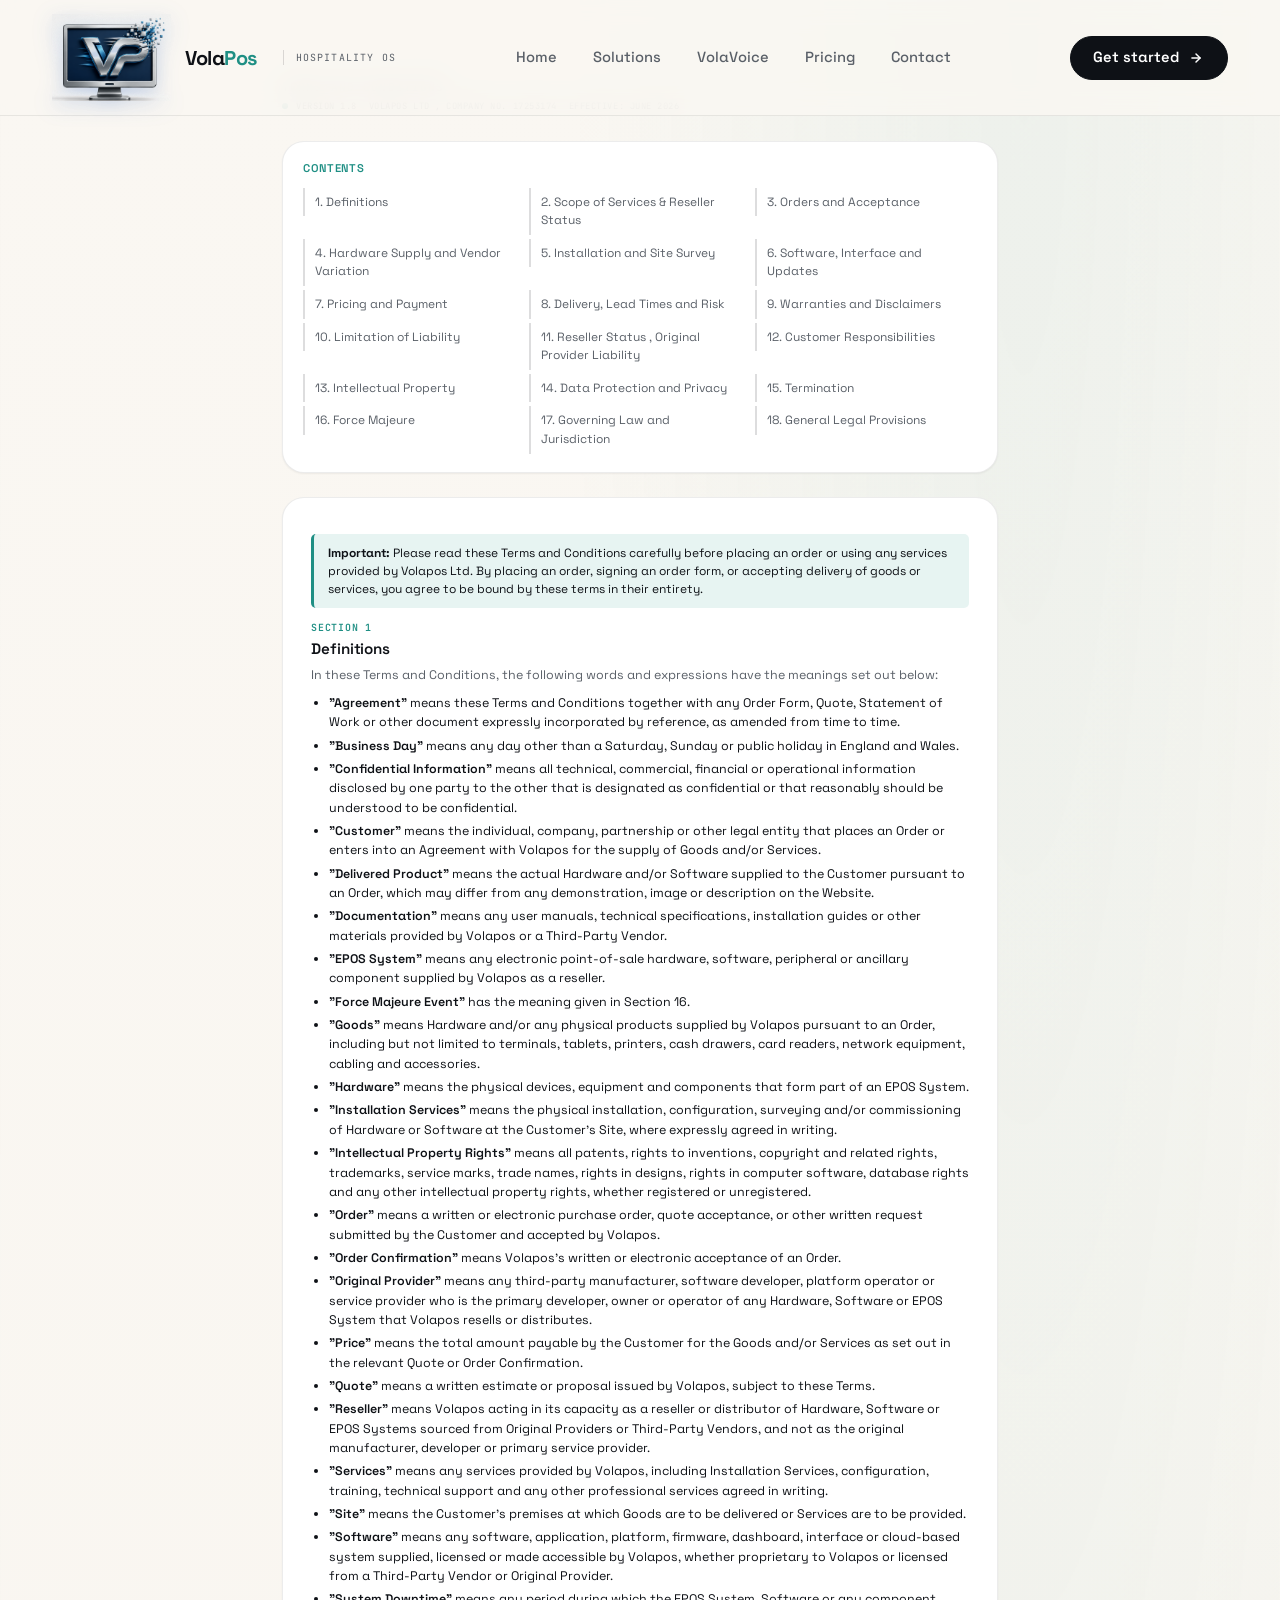
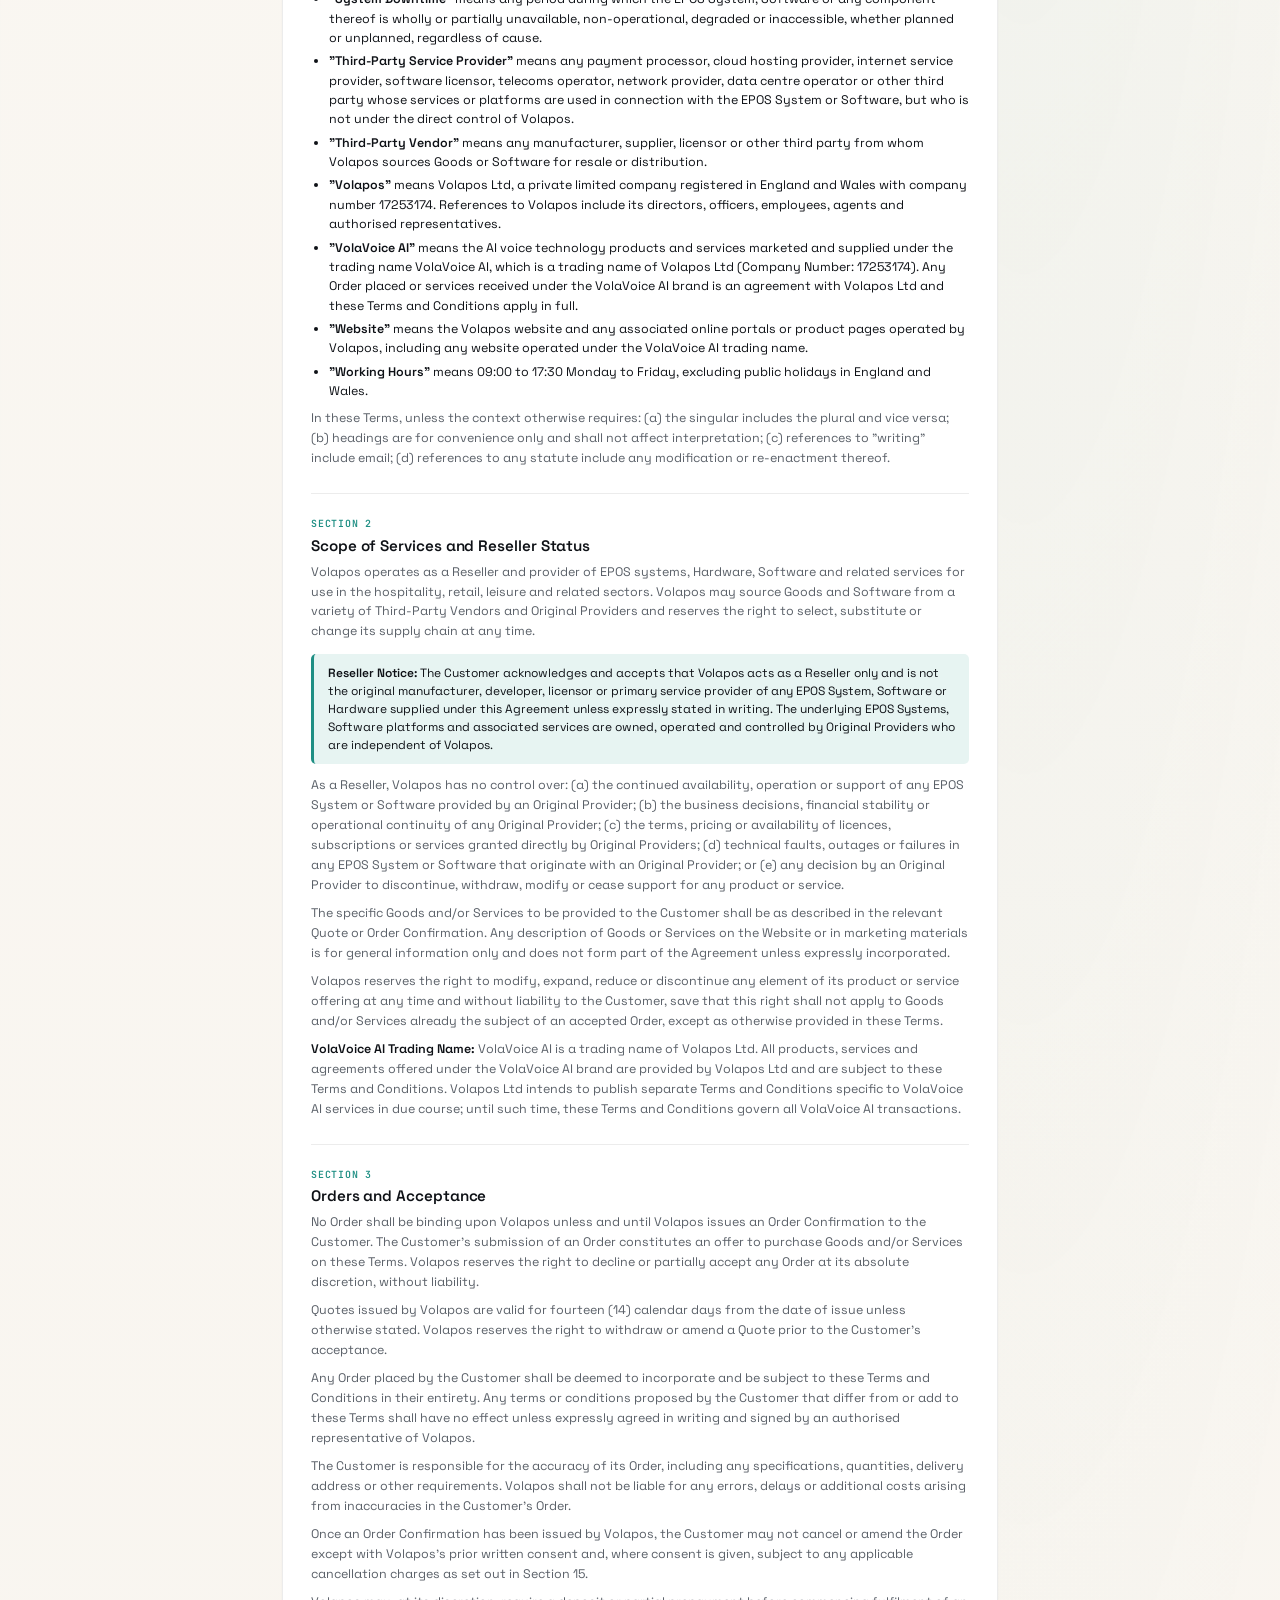
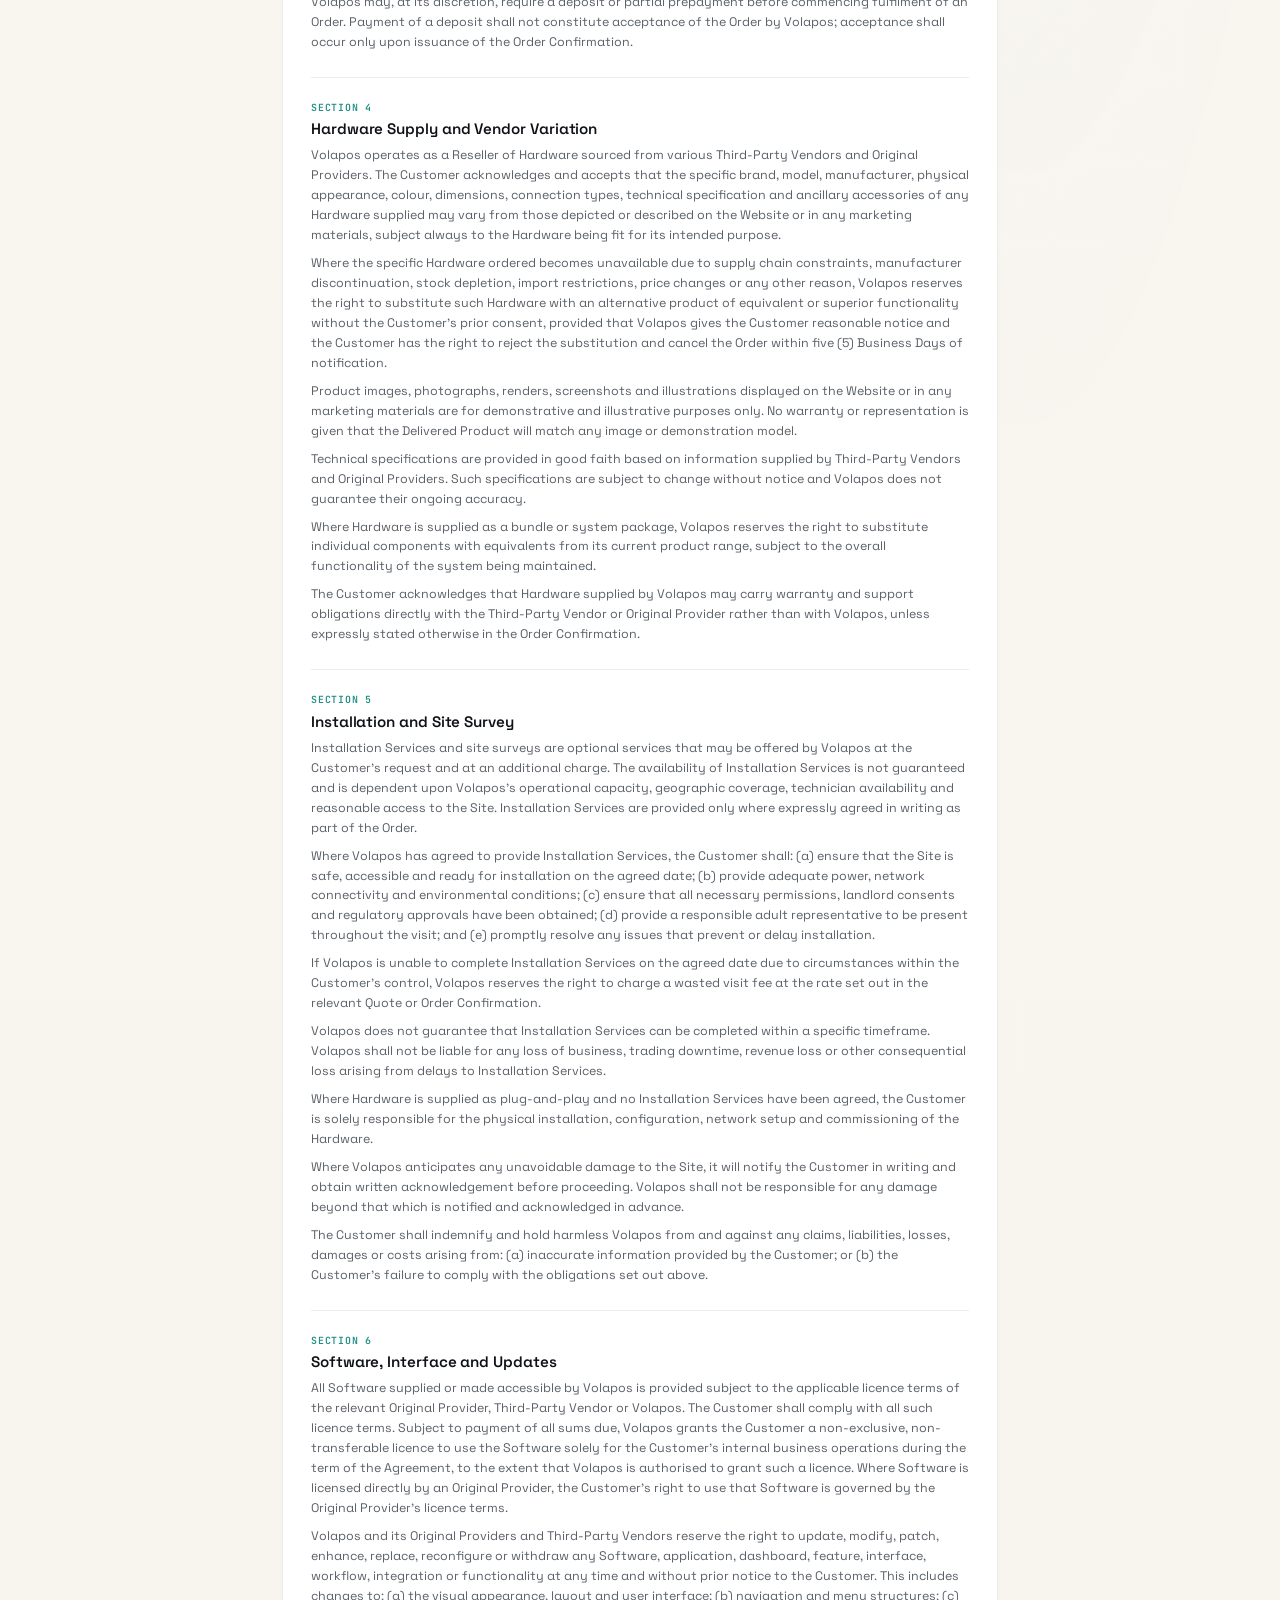
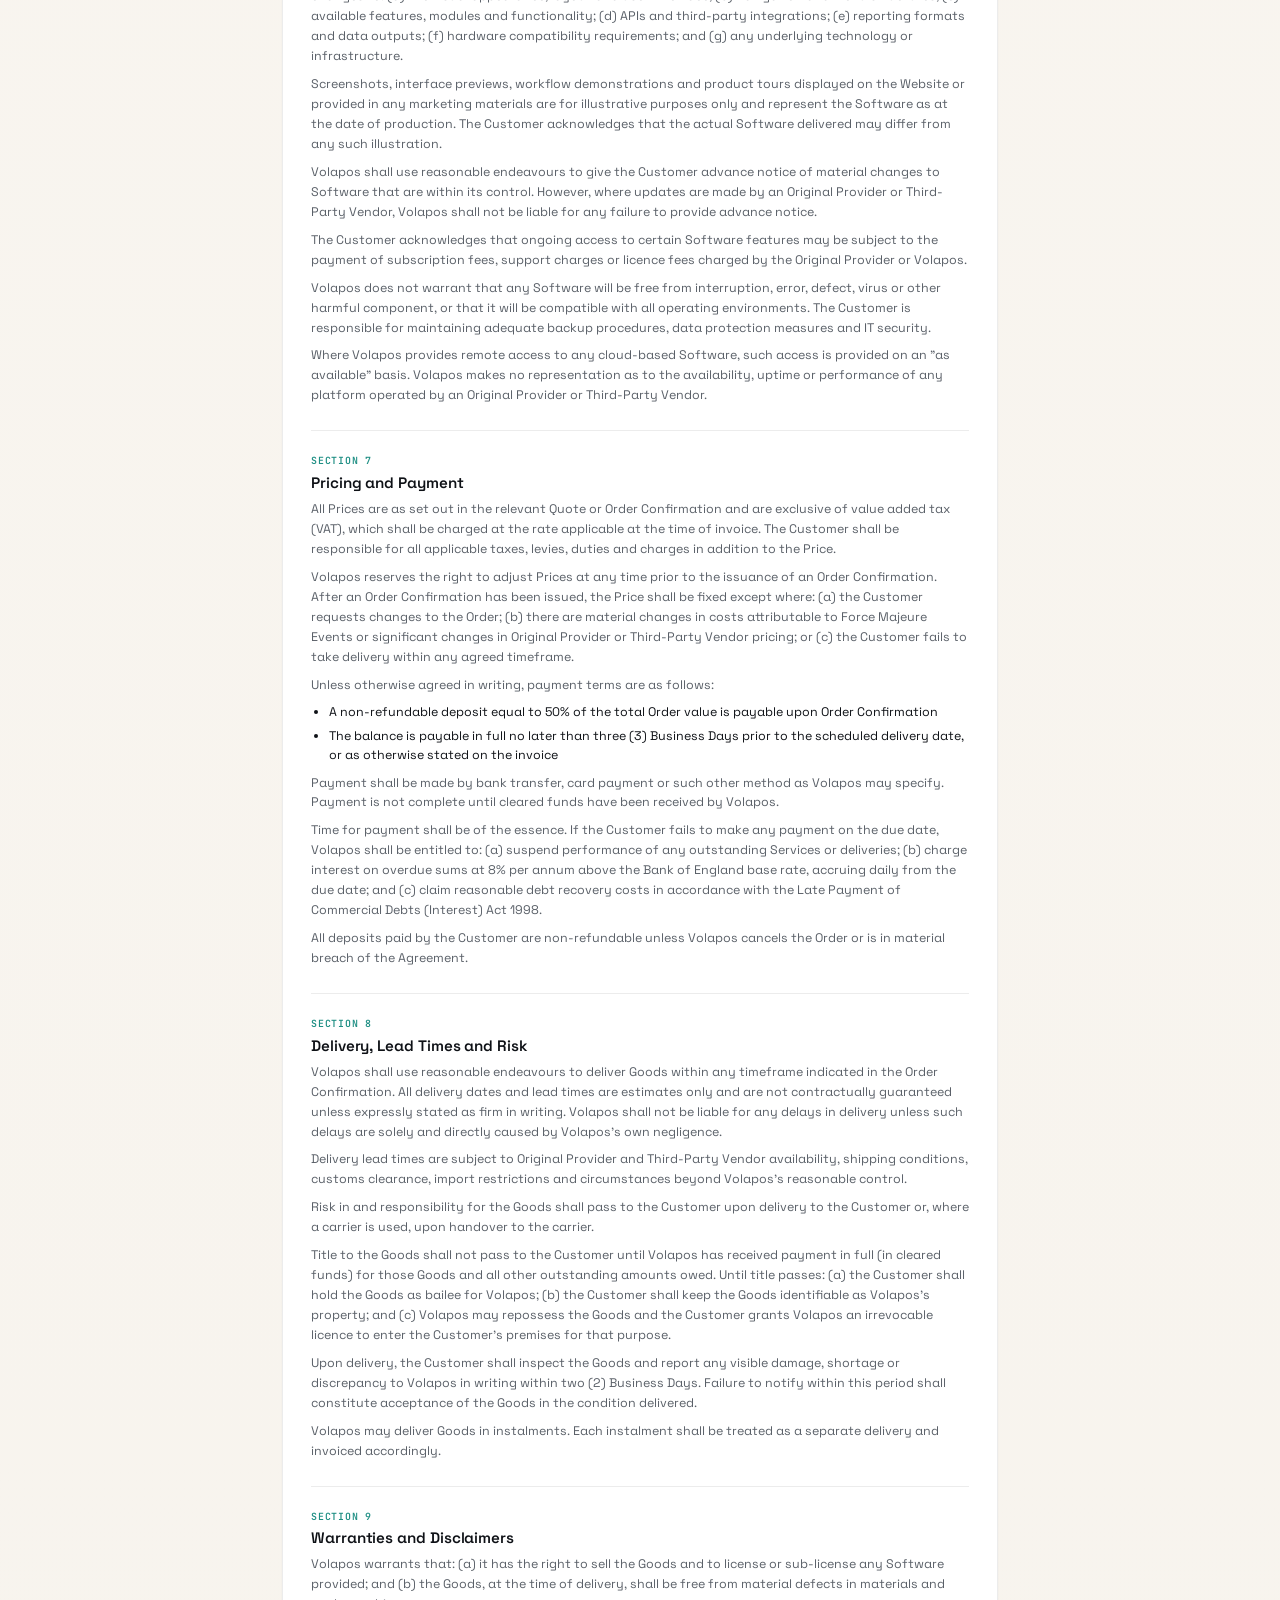
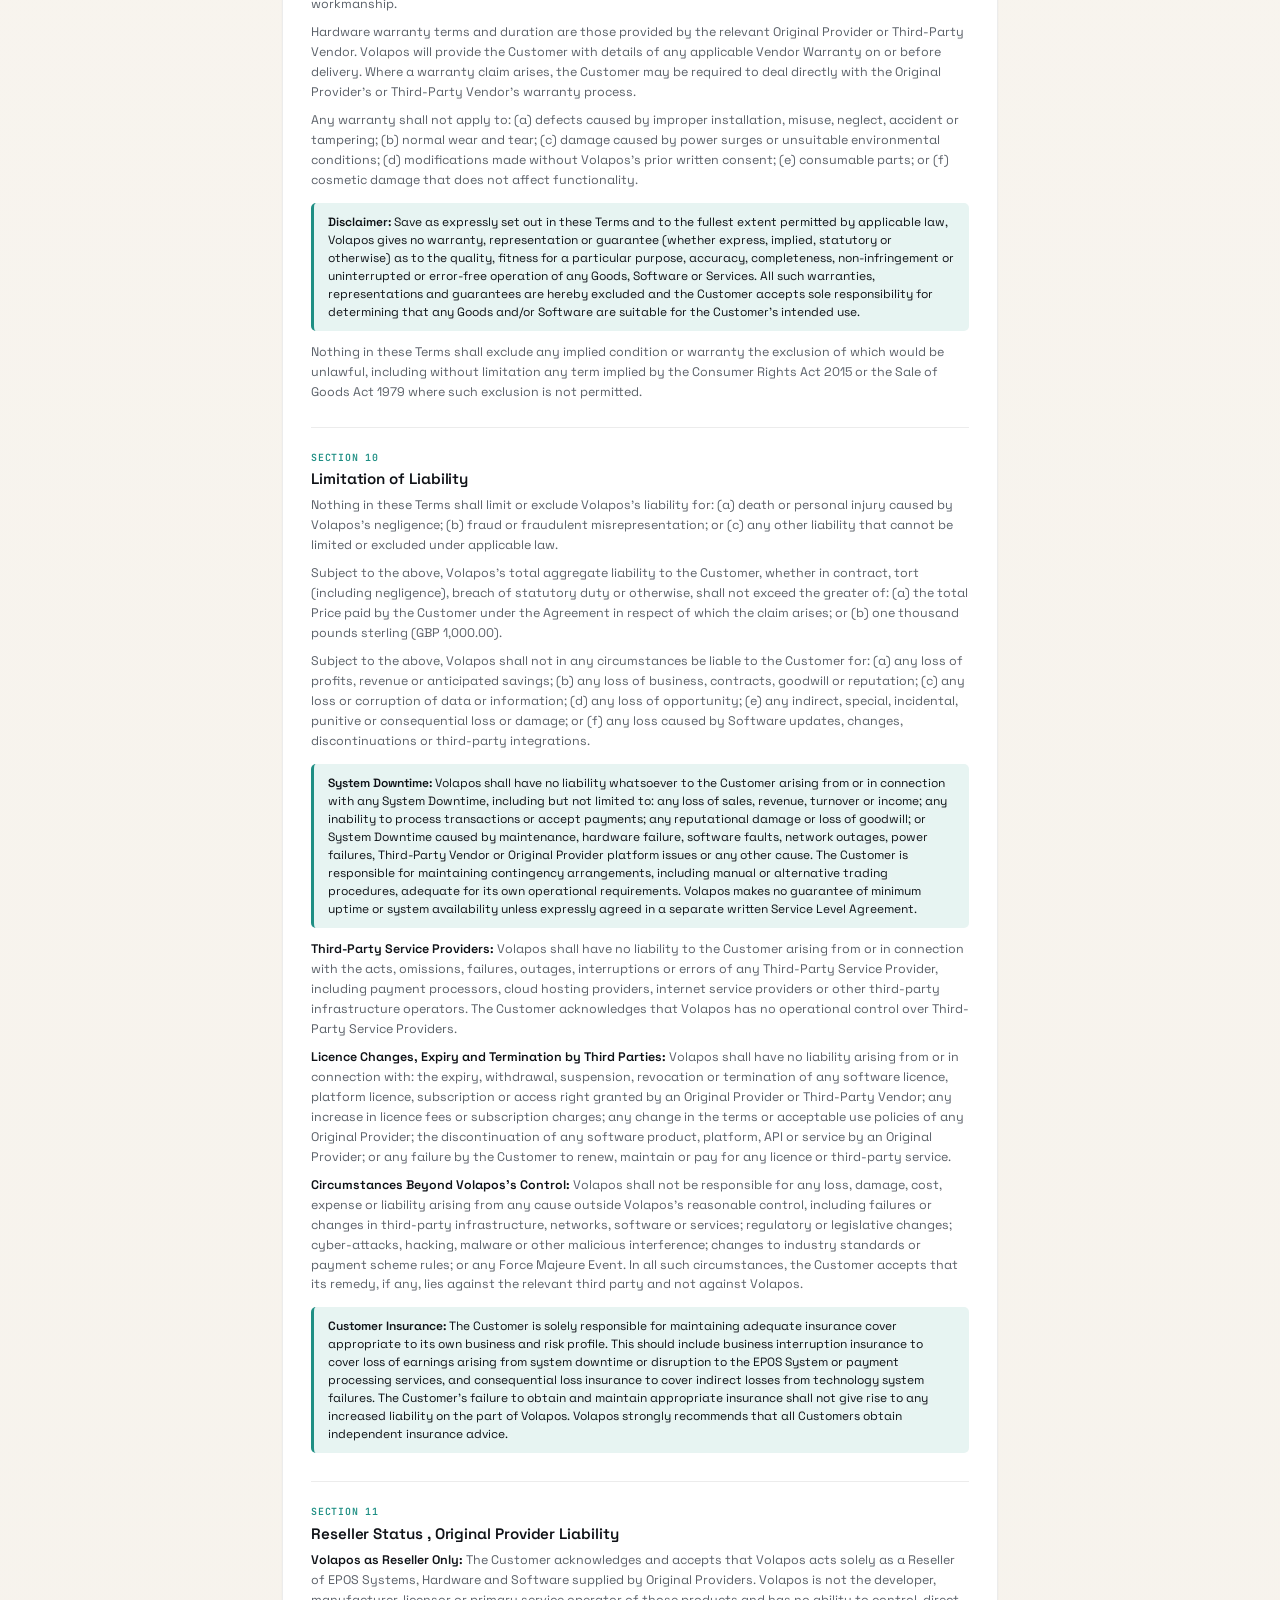
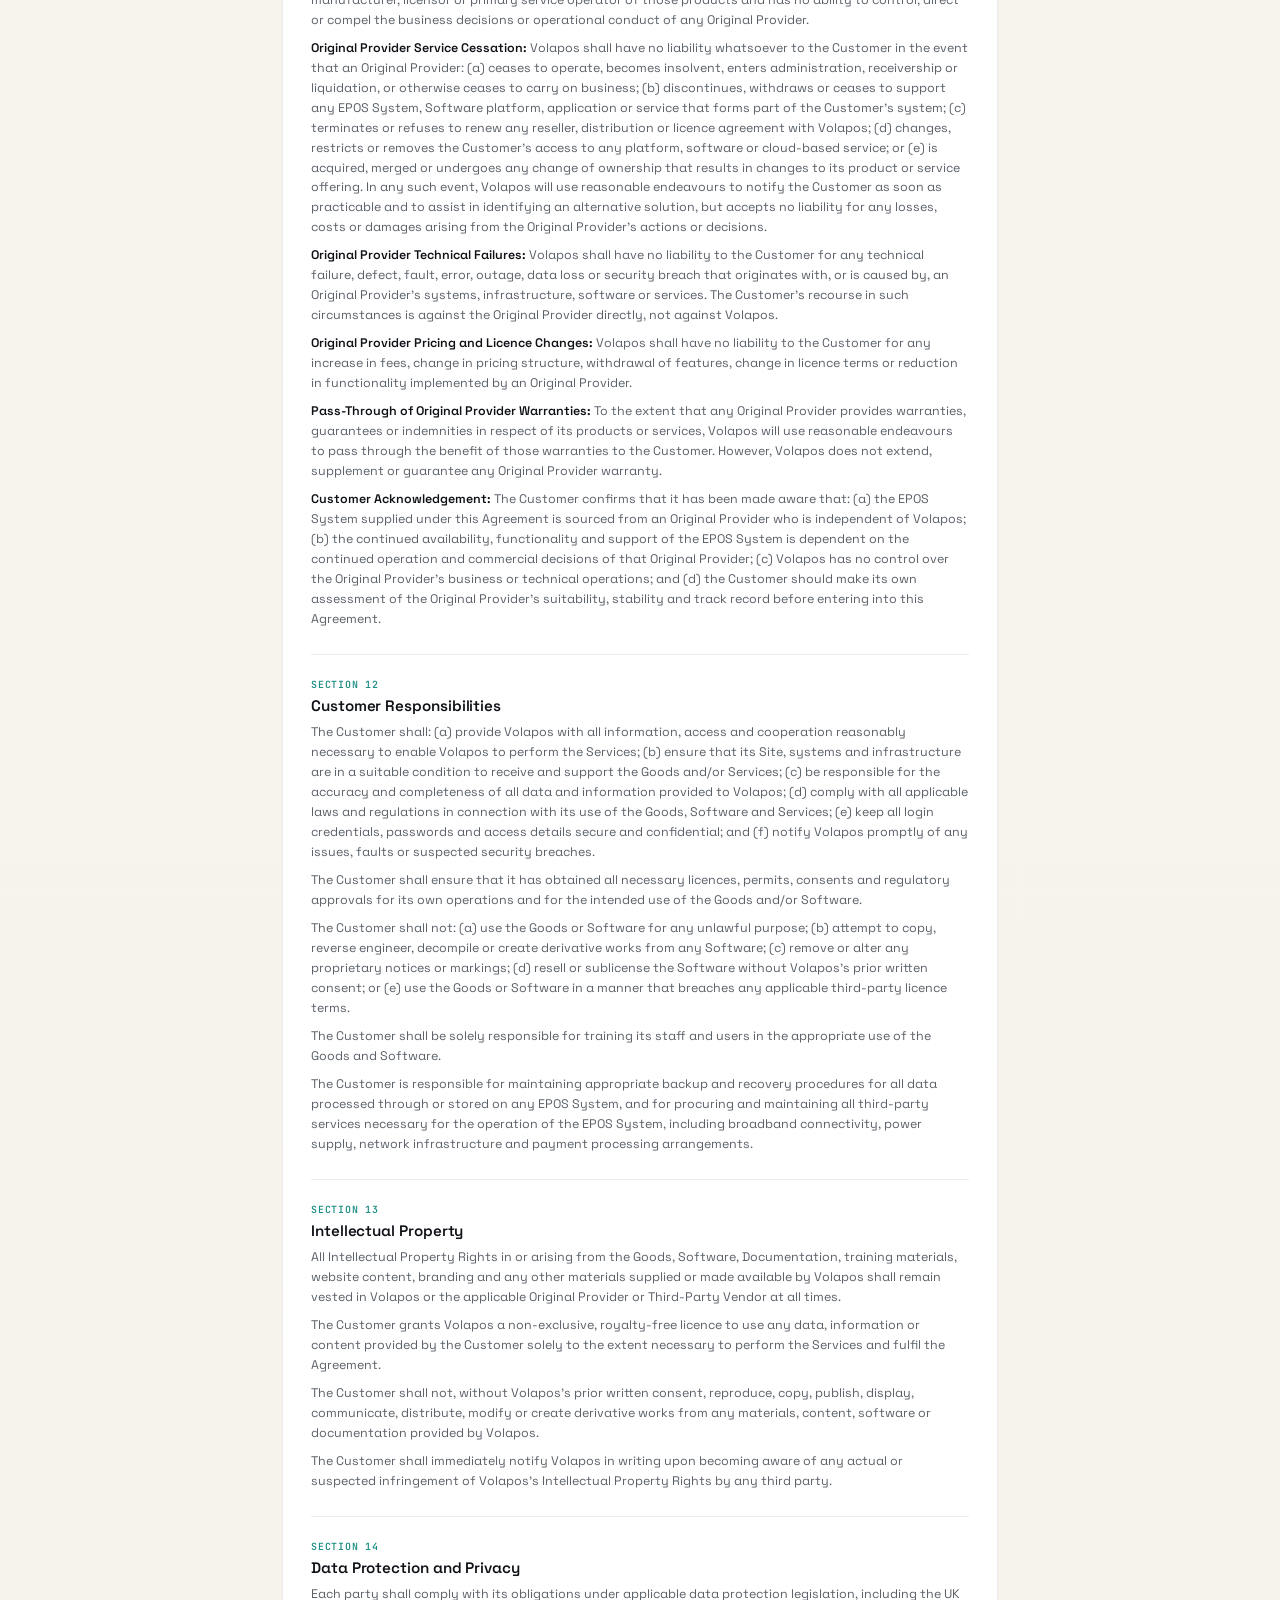
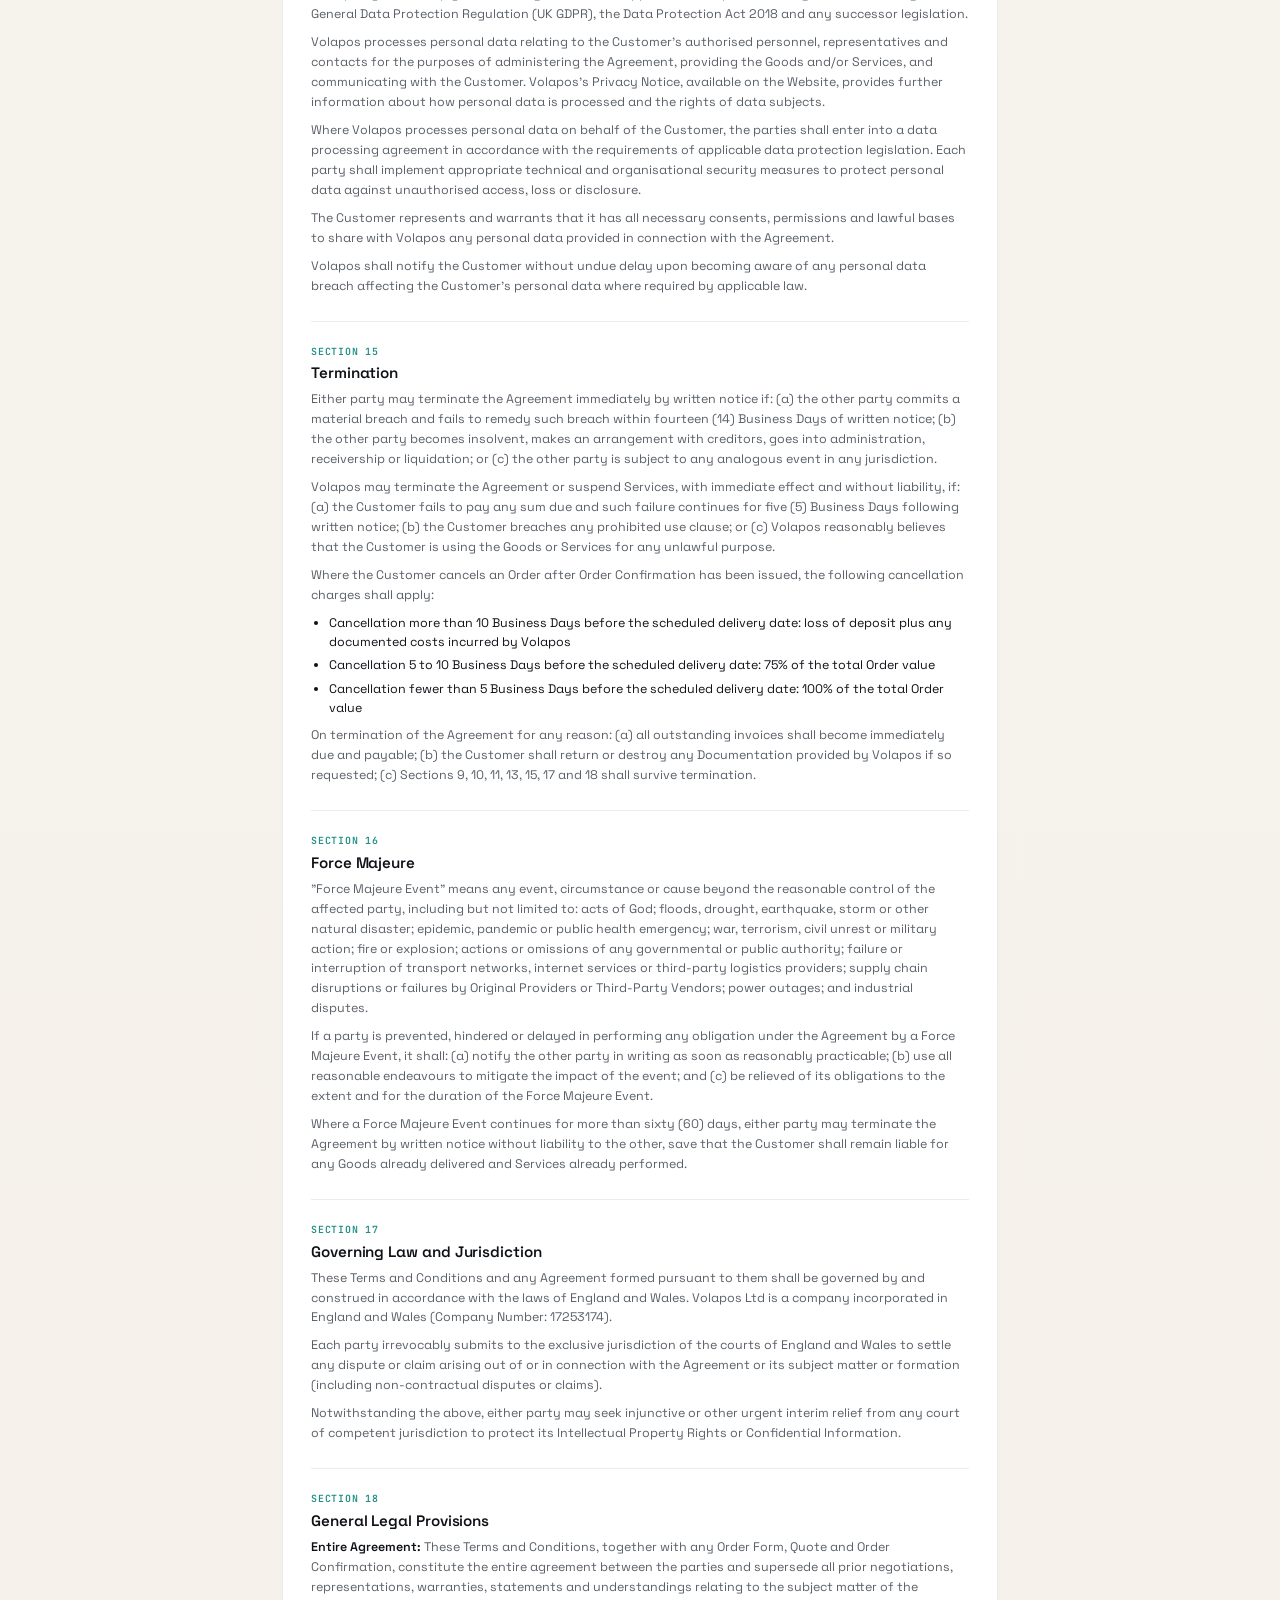
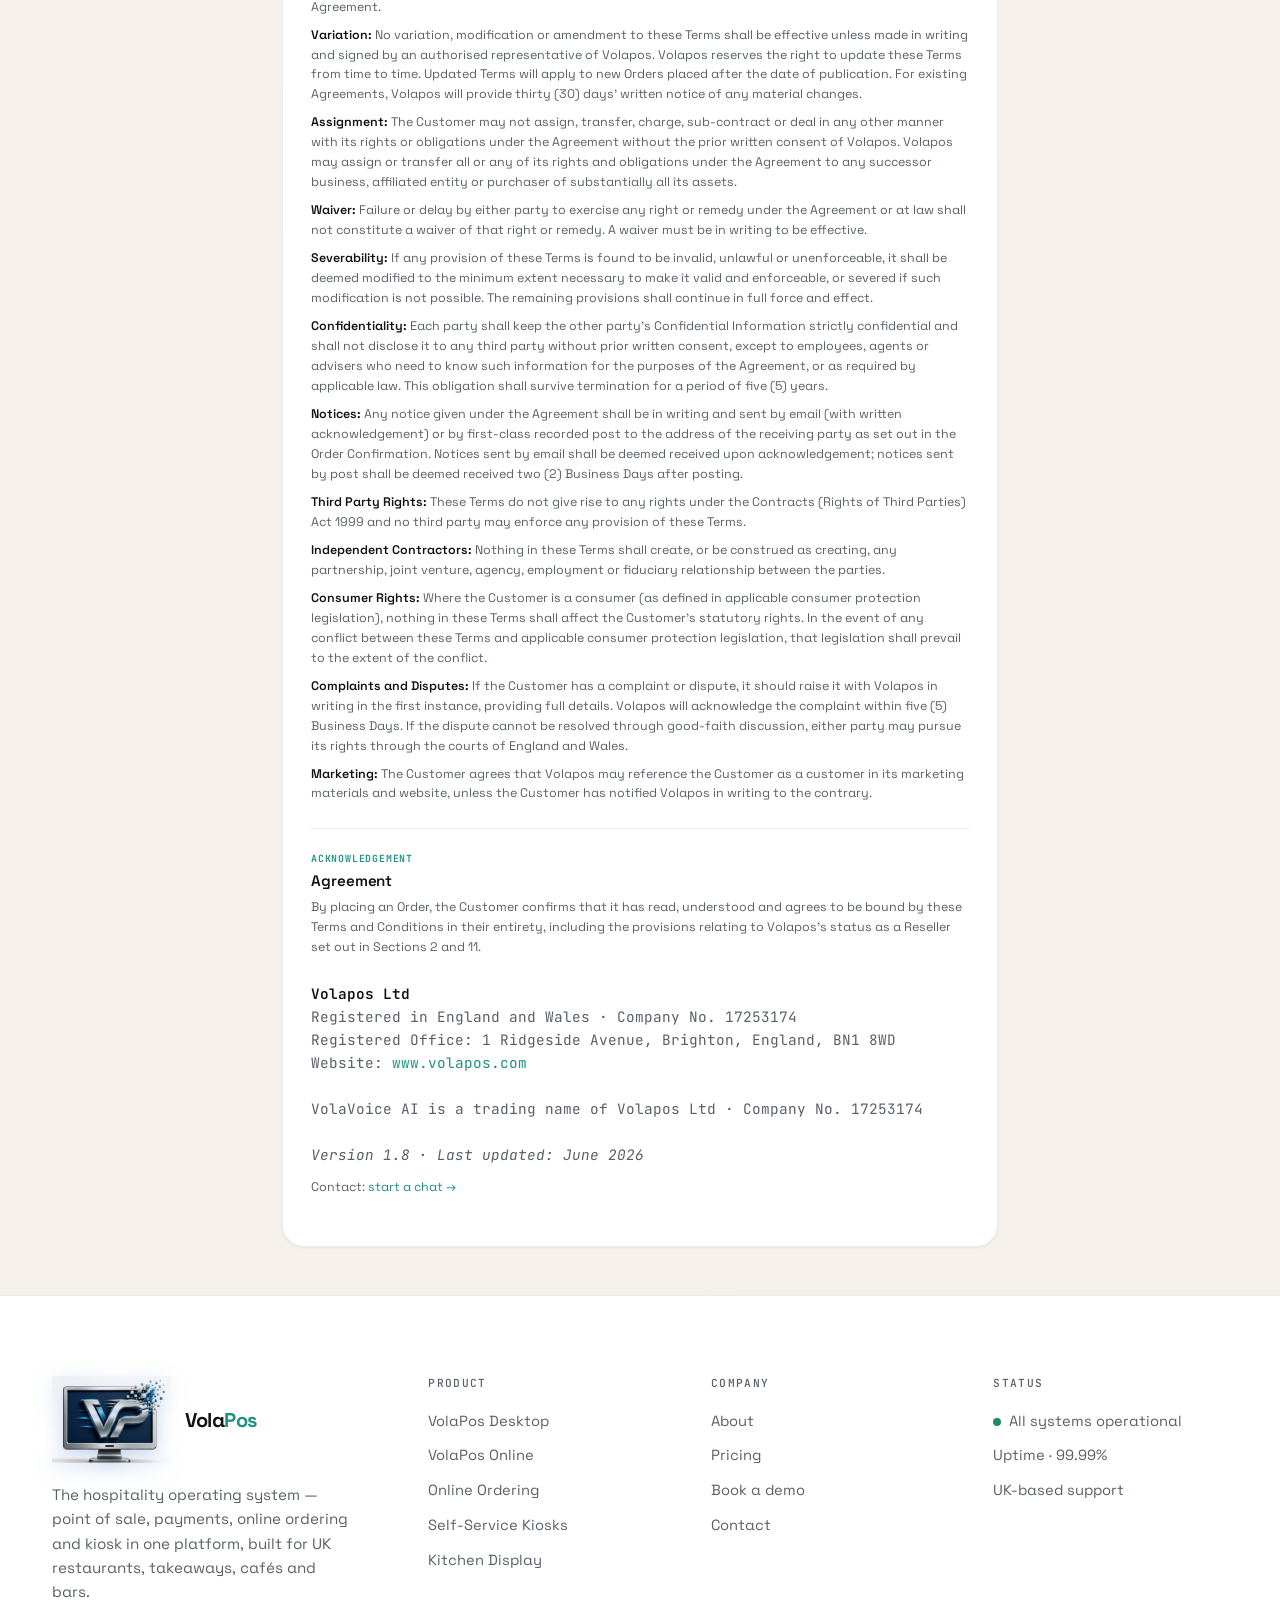
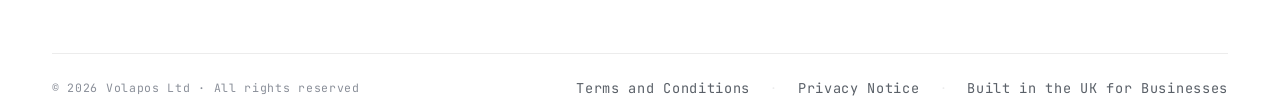
==== terms.html @ aeb11ebc "chore: initial site snapshot from volapos.com (13 Nov 2026)" ====
<!DOCTYPE html>
<html lang="en-GB">
<head>
<meta charset="UTF-8" />
<meta name="viewport" content="width=device-width, initial-scale=1.0, viewport-fit=cover" />
<link rel="canonical" href="https://volapos.com/terms.html" />
<title>Terms and Conditions · VolaPos</title>
<link rel="preconnect" href="https://fonts.googleapis.com">
<link rel="preconnect" href="https://fonts.gstatic.com" crossorigin>
<link href="https://fonts.googleapis.com/css2?family=Space+Grotesk:wght@300;400;500;600;700&family=JetBrains+Mono:wght@300;400;500;600;700&display=swap" rel="stylesheet">
<link rel="stylesheet" href="styles.css">
<link rel="icon" href="favicon.ico" type="image/x-icon">
<meta name="description" content="VolaPos Terms and Conditions, legal terms governing use of the VolaPos platform and services.">
<meta property="og:title" content="Terms and Conditions · VolaPos">
<meta property="og:description" content="Legal terms and conditions for VolaPos services.">
<meta property="og:type" content="website">
<meta property="og:url" content="https://volapos.com/terms.html">
<meta property="og:image" content="https://volapos.com/assets/volapos-logo-full.png">
<meta name="twitter:card" content="summary_large_image">
<meta name="twitter:title" content="Terms and Conditions · VolaPos">
<meta name="twitter:description" content="Legal terms and conditions for VolaPos services.">
<style>
  .terms-page{
    min-height:100vh;
    padding:80px 0 48px;
    background:
      radial-gradient(ellipse 60% 50% at 80% 0%, rgba(31,143,132,0.06), transparent 60%),
      linear-gradient(180deg, var(--bg) 0%, var(--surface-2) 100%);
  }
  .terms-wrap{
    max-width:780px;width:100%;margin:0 auto;padding:0 32px;
    font-size:0.78rem;
  }
  .terms-head{margin-bottom:28px;}
  .terms-head h1{
    font-size:0.7rem !important;
    font-weight:600;
    letter-spacing:0.1em;
    line-height:1.4;
    margin:0 0 4px;
    color:var(--muted);
    text-transform:uppercase;
    font-family:'JetBrains Mono', monospace;
  }
  .terms-meta{
    display:flex;flex-wrap:wrap;gap:12px;align-items:center;
    font-family:'JetBrains Mono',monospace;font-size:0.55rem;
    color:var(--muted);letter-spacing:0.06em;text-transform:uppercase;
  }
  .terms-meta span{display:flex;align-items:center;gap:8px}
  .terms-meta .dot{width:6px;height:6px;border-radius:50%;background:var(--teal)}
  .terms-toc{
    background:var(--surface);border:1px solid var(--line);
    border-radius:var(--r-lg);padding:18px 20px;margin-bottom:24px;
    box-shadow:var(--shadow-sm);
  }
  .toc-title{
    font-size:0.7rem;font-weight:600;letter-spacing:0.06em;
    text-transform:uppercase;color:var(--teal);margin-bottom:10px;
  }
  .toc-list{list-style:none;margin:0;padding:0;display:grid;gap:4px;grid-template-columns:repeat(auto-fill,minmax(220px,1fr))}
  .toc-item a{
    display:block;padding:5px 10px;
    color:var(--muted);text-decoration:none;
    border-left:2px solid var(--line-2);
    transition:all 0.15s var(--t);
    font-size:0.75rem;
  }
  .toc-item a:hover{border-left-color:var(--teal);color:var(--teal);background:var(--surface-2);}
  .terms-content{
    background:var(--surface);border:1px solid var(--line);
    border-radius:var(--r-lg);padding:24px 28px;
    box-shadow:var(--shadow-sm);
    font-size:0.78rem;line-height:1.55;
  }
  .terms-section{
    margin-bottom:22px;
    padding-bottom:16px;
    border-bottom:1px solid var(--line);
  }
  .terms-section:last-child{border-bottom:none;margin-bottom:0}
  .section-num{
    font-family:'JetBrains Mono',monospace;
    font-size:0.62rem;letter-spacing:0.08em;
    color:var(--teal);font-weight:600;text-transform:uppercase;
    margin-bottom:4px;display:block;
  }
  .section-title{
    font-size:0.95rem;font-weight:600;letter-spacing:-0.005em;
    color:var(--ink);margin-bottom:8px;line-height:1.25;
  }
  .section-body{color:var(--text);line-height:1.55;font-size:0.78rem;}
  .section-body p{margin-bottom:8px;}
  .section-body ul, .section-body ol{margin:8px 0 8px 18px;padding:0;}
  .section-body li{margin-bottom:4px;}
  .section-body strong{color:var(--ink);font-weight:600}
  .section-body em{font-style:italic;color:var(--muted)}
  .highlight-box{
    background:var(--teal-soft);border-left:3px solid var(--teal);
    padding:10px 14px;margin:12px 0;border-radius:5px;
    font-size:0.75rem;line-height:1.5;color:var(--ink);
  }
  @media (max-width: 768px){
    .terms-page{padding:56px 0 32px}
    .terms-wrap{padding:0 16px}
    .terms-head h1{font-size:0.6rem !important}
    .terms-content{padding:18px 20px}
    .section-title{font-size:0.9rem}
  }
</style>
</head>
<body data-screen-label="Terms">

<div data-site-nav></div>

<div class="terms-page">
  <div class="terms-wrap">

    <div class="terms-head">
      <h1>Terms and Conditions</h1>
      <div class="terms-meta">
        <span><span class="dot"></span>Version 1.8</span>
        <span>Volapos Ltd , Company No. 17253174</span>
        <span>Effective: June 2026</span>
      </div>
    </div>

    <div class="terms-toc">
      <div class="toc-title">Contents</div>
      <ul class="toc-list">
        <li class="toc-item"><a href="#section-1">1. Definitions</a></li>
        <li class="toc-item"><a href="#section-2">2. Scope of Services &amp; Reseller Status</a></li>
        <li class="toc-item"><a href="#section-3">3. Orders and Acceptance</a></li>
        <li class="toc-item"><a href="#section-4">4. Hardware Supply and Vendor Variation</a></li>
        <li class="toc-item"><a href="#section-5">5. Installation and Site Survey</a></li>
        <li class="toc-item"><a href="#section-6">6. Software, Interface and Updates</a></li>
        <li class="toc-item"><a href="#section-7">7. Pricing and Payment</a></li>
        <li class="toc-item"><a href="#section-8">8. Delivery, Lead Times and Risk</a></li>
        <li class="toc-item"><a href="#section-9">9. Warranties and Disclaimers</a></li>
        <li class="toc-item"><a href="#section-10">10. Limitation of Liability</a></li>
        <li class="toc-item"><a href="#section-11">11. Reseller Status , Original Provider Liability</a></li>
        <li class="toc-item"><a href="#section-12">12. Customer Responsibilities</a></li>
        <li class="toc-item"><a href="#section-13">13. Intellectual Property</a></li>
        <li class="toc-item"><a href="#section-14">14. Data Protection and Privacy</a></li>
        <li class="toc-item"><a href="#section-15">15. Termination</a></li>
        <li class="toc-item"><a href="#section-16">16. Force Majeure</a></li>
        <li class="toc-item"><a href="#section-17">17. Governing Law and Jurisdiction</a></li>
        <li class="toc-item"><a href="#section-18">18. General Legal Provisions</a></li>
      </ul>
    </div>

    <div class="terms-content">

      <div class="highlight-box">
        <strong>Important:</strong> Please read these Terms and Conditions carefully before placing an order or using any services provided by Volapos Ltd. By placing an order, signing an order form, or accepting delivery of goods or services, you agree to be bound by these terms in their entirety.
      </div>

      <!-- SECTION 1 -->
      <div class="terms-section" id="section-1">
        <span class="section-num">Section 1</span>
        <h2 class="section-title">Definitions</h2>
        <div class="section-body">
          <p>In these Terms and Conditions, the following words and expressions have the meanings set out below:</p>
          <ul>
            <li><strong>"Agreement"</strong> means these Terms and Conditions together with any Order Form, Quote, Statement of Work or other document expressly incorporated by reference, as amended from time to time.</li>
            <li><strong>"Business Day"</strong> means any day other than a Saturday, Sunday or public holiday in England and Wales.</li>
            <li><strong>"Confidential Information"</strong> means all technical, commercial, financial or operational information disclosed by one party to the other that is designated as confidential or that reasonably should be understood to be confidential.</li>
            <li><strong>"Customer"</strong> means the individual, company, partnership or other legal entity that places an Order or enters into an Agreement with Volapos for the supply of Goods and/or Services.</li>
            <li><strong>"Delivered Product"</strong> means the actual Hardware and/or Software supplied to the Customer pursuant to an Order, which may differ from any demonstration, image or description on the Website.</li>
            <li><strong>"Documentation"</strong> means any user manuals, technical specifications, installation guides or other materials provided by Volapos or a Third-Party Vendor.</li>
            <li><strong>"EPOS System"</strong> means any electronic point-of-sale hardware, software, peripheral or ancillary component supplied by Volapos as a reseller.</li>
            <li><strong>"Force Majeure Event"</strong> has the meaning given in Section 16.</li>
            <li><strong>"Goods"</strong> means Hardware and/or any physical products supplied by Volapos pursuant to an Order, including but not limited to terminals, tablets, printers, cash drawers, card readers, network equipment, cabling and accessories.</li>
            <li><strong>"Hardware"</strong> means the physical devices, equipment and components that form part of an EPOS System.</li>
            <li><strong>"Installation Services"</strong> means the physical installation, configuration, surveying and/or commissioning of Hardware or Software at the Customer's Site, where expressly agreed in writing.</li>
            <li><strong>"Intellectual Property Rights"</strong> means all patents, rights to inventions, copyright and related rights, trademarks, service marks, trade names, rights in designs, rights in computer software, database rights and any other intellectual property rights, whether registered or unregistered.</li>
            <li><strong>"Order"</strong> means a written or electronic purchase order, quote acceptance, or other written request submitted by the Customer and accepted by Volapos.</li>
            <li><strong>"Order Confirmation"</strong> means Volapos's written or electronic acceptance of an Order.</li>
            <li><strong>"Original Provider"</strong> means any third-party manufacturer, software developer, platform operator or service provider who is the primary developer, owner or operator of any Hardware, Software or EPOS System that Volapos resells or distributes.</li>
            <li><strong>"Price"</strong> means the total amount payable by the Customer for the Goods and/or Services as set out in the relevant Quote or Order Confirmation.</li>
            <li><strong>"Quote"</strong> means a written estimate or proposal issued by Volapos, subject to these Terms.</li>
            <li><strong>"Reseller"</strong> means Volapos acting in its capacity as a reseller or distributor of Hardware, Software or EPOS Systems sourced from Original Providers or Third-Party Vendors, and not as the original manufacturer, developer or primary service provider.</li>
            <li><strong>"Services"</strong> means any services provided by Volapos, including Installation Services, configuration, training, technical support and any other professional services agreed in writing.</li>
            <li><strong>"Site"</strong> means the Customer's premises at which Goods are to be delivered or Services are to be provided.</li>
            <li><strong>"Software"</strong> means any software, application, platform, firmware, dashboard, interface or cloud-based system supplied, licensed or made accessible by Volapos, whether proprietary to Volapos or licensed from a Third-Party Vendor or Original Provider.</li>
            <li><strong>"System Downtime"</strong> means any period during which the EPOS System, Software or any component thereof is wholly or partially unavailable, non-operational, degraded or inaccessible, whether planned or unplanned, regardless of cause.</li>
            <li><strong>"Third-Party Service Provider"</strong> means any payment processor, cloud hosting provider, internet service provider, software licensor, telecoms operator, network provider, data centre operator or other third party whose services or platforms are used in connection with the EPOS System or Software, but who is not under the direct control of Volapos.</li>
            <li><strong>"Third-Party Vendor"</strong> means any manufacturer, supplier, licensor or other third party from whom Volapos sources Goods or Software for resale or distribution.</li>
            <li><strong>"Volapos"</strong> means Volapos Ltd, a private limited company registered in England and Wales with company number 17253174. References to Volapos include its directors, officers, employees, agents and authorised representatives.</li>
            <li><strong>"VolaVoice AI"</strong> means the AI voice technology products and services marketed and supplied under the trading name VolaVoice AI, which is a trading name of Volapos Ltd (Company Number: 17253174). Any Order placed or services received under the VolaVoice AI brand is an agreement with Volapos Ltd and these Terms and Conditions apply in full.</li>
            <li><strong>"Website"</strong> means the Volapos website and any associated online portals or product pages operated by Volapos, including any website operated under the VolaVoice AI trading name.</li>
            <li><strong>"Working Hours"</strong> means 09:00 to 17:30 Monday to Friday, excluding public holidays in England and Wales.</li>
          </ul>
          <p>In these Terms, unless the context otherwise requires: (a) the singular includes the plural and vice versa; (b) headings are for convenience only and shall not affect interpretation; (c) references to "writing" include email; (d) references to any statute include any modification or re-enactment thereof.</p>
        </div>
      </div>

      <!-- SECTION 2 -->
      <div class="terms-section" id="section-2">
        <span class="section-num">Section 2</span>
        <h2 class="section-title">Scope of Services and Reseller Status</h2>
        <div class="section-body">
          <p>Volapos operates as a Reseller and provider of EPOS systems, Hardware, Software and related services for use in the hospitality, retail, leisure and related sectors. Volapos may source Goods and Software from a variety of Third-Party Vendors and Original Providers and reserves the right to select, substitute or change its supply chain at any time.</p>
          <div class="highlight-box">
            <strong>Reseller Notice:</strong> The Customer acknowledges and accepts that Volapos acts as a Reseller only and is not the original manufacturer, developer, licensor or primary service provider of any EPOS System, Software or Hardware supplied under this Agreement unless expressly stated in writing. The underlying EPOS Systems, Software platforms and associated services are owned, operated and controlled by Original Providers who are independent of Volapos.
          </div>
          <p>As a Reseller, Volapos has no control over: (a) the continued availability, operation or support of any EPOS System or Software provided by an Original Provider; (b) the business decisions, financial stability or operational continuity of any Original Provider; (c) the terms, pricing or availability of licences, subscriptions or services granted directly by Original Providers; (d) technical faults, outages or failures in any EPOS System or Software that originate with an Original Provider; or (e) any decision by an Original Provider to discontinue, withdraw, modify or cease support for any product or service.</p>
          <p>The specific Goods and/or Services to be provided to the Customer shall be as described in the relevant Quote or Order Confirmation. Any description of Goods or Services on the Website or in marketing materials is for general information only and does not form part of the Agreement unless expressly incorporated.</p>
          <p>Volapos reserves the right to modify, expand, reduce or discontinue any element of its product or service offering at any time and without liability to the Customer, save that this right shall not apply to Goods and/or Services already the subject of an accepted Order, except as otherwise provided in these Terms.</p>
          <p><strong>VolaVoice AI Trading Name:</strong> VolaVoice AI is a trading name of Volapos Ltd. All products, services and agreements offered under the VolaVoice AI brand are provided by Volapos Ltd and are subject to these Terms and Conditions. Volapos Ltd intends to publish separate Terms and Conditions specific to VolaVoice AI services in due course; until such time, these Terms and Conditions govern all VolaVoice AI transactions.</p>
        </div>
      </div>

      <!-- SECTION 3 -->
      <div class="terms-section" id="section-3">
        <span class="section-num">Section 3</span>
        <h2 class="section-title">Orders and Acceptance</h2>
        <div class="section-body">
          <p>No Order shall be binding upon Volapos unless and until Volapos issues an Order Confirmation to the Customer. The Customer's submission of an Order constitutes an offer to purchase Goods and/or Services on these Terms. Volapos reserves the right to decline or partially accept any Order at its absolute discretion, without liability.</p>
          <p>Quotes issued by Volapos are valid for fourteen (14) calendar days from the date of issue unless otherwise stated. Volapos reserves the right to withdraw or amend a Quote prior to the Customer's acceptance.</p>
          <p>Any Order placed by the Customer shall be deemed to incorporate and be subject to these Terms and Conditions in their entirety. Any terms or conditions proposed by the Customer that differ from or add to these Terms shall have no effect unless expressly agreed in writing and signed by an authorised representative of Volapos.</p>
          <p>The Customer is responsible for the accuracy of its Order, including any specifications, quantities, delivery address or other requirements. Volapos shall not be liable for any errors, delays or additional costs arising from inaccuracies in the Customer's Order.</p>
          <p>Once an Order Confirmation has been issued by Volapos, the Customer may not cancel or amend the Order except with Volapos's prior written consent and, where consent is given, subject to any applicable cancellation charges as set out in Section 15.</p>
          <p>Volapos may, at its discretion, require a deposit or partial prepayment before commencing fulfilment of an Order. Payment of a deposit shall not constitute acceptance of the Order by Volapos; acceptance shall occur only upon issuance of the Order Confirmation.</p>
        </div>
      </div>

      <!-- SECTION 4 -->
      <div class="terms-section" id="section-4">
        <span class="section-num">Section 4</span>
        <h2 class="section-title">Hardware Supply and Vendor Variation</h2>
        <div class="section-body">
          <p>Volapos operates as a Reseller of Hardware sourced from various Third-Party Vendors and Original Providers. The Customer acknowledges and accepts that the specific brand, model, manufacturer, physical appearance, colour, dimensions, connection types, technical specification and ancillary accessories of any Hardware supplied may vary from those depicted or described on the Website or in any marketing materials, subject always to the Hardware being fit for its intended purpose.</p>
          <p>Where the specific Hardware ordered becomes unavailable due to supply chain constraints, manufacturer discontinuation, stock depletion, import restrictions, price changes or any other reason, Volapos reserves the right to substitute such Hardware with an alternative product of equivalent or superior functionality without the Customer's prior consent, provided that Volapos gives the Customer reasonable notice and the Customer has the right to reject the substitution and cancel the Order within five (5) Business Days of notification.</p>
          <p>Product images, photographs, renders, screenshots and illustrations displayed on the Website or in any marketing materials are for demonstrative and illustrative purposes only. No warranty or representation is given that the Delivered Product will match any image or demonstration model.</p>
          <p>Technical specifications are provided in good faith based on information supplied by Third-Party Vendors and Original Providers. Such specifications are subject to change without notice and Volapos does not guarantee their ongoing accuracy.</p>
          <p>Where Hardware is supplied as a bundle or system package, Volapos reserves the right to substitute individual components with equivalents from its current product range, subject to the overall functionality of the system being maintained.</p>
          <p>The Customer acknowledges that Hardware supplied by Volapos may carry warranty and support obligations directly with the Third-Party Vendor or Original Provider rather than with Volapos, unless expressly stated otherwise in the Order Confirmation.</p>
        </div>
      </div>

      <!-- SECTION 5 -->
      <div class="terms-section" id="section-5">
        <span class="section-num">Section 5</span>
        <h2 class="section-title">Installation and Site Survey</h2>
        <div class="section-body">
          <p>Installation Services and site surveys are optional services that may be offered by Volapos at the Customer's request and at an additional charge. The availability of Installation Services is not guaranteed and is dependent upon Volapos's operational capacity, geographic coverage, technician availability and reasonable access to the Site. Installation Services are provided only where expressly agreed in writing as part of the Order.</p>
          <p>Where Volapos has agreed to provide Installation Services, the Customer shall: (a) ensure that the Site is safe, accessible and ready for installation on the agreed date; (b) provide adequate power, network connectivity and environmental conditions; (c) ensure that all necessary permissions, landlord consents and regulatory approvals have been obtained; (d) provide a responsible adult representative to be present throughout the visit; and (e) promptly resolve any issues that prevent or delay installation.</p>
          <p>If Volapos is unable to complete Installation Services on the agreed date due to circumstances within the Customer's control, Volapos reserves the right to charge a wasted visit fee at the rate set out in the relevant Quote or Order Confirmation.</p>
          <p>Volapos does not guarantee that Installation Services can be completed within a specific timeframe. Volapos shall not be liable for any loss of business, trading downtime, revenue loss or other consequential loss arising from delays to Installation Services.</p>
          <p>Where Hardware is supplied as plug-and-play and no Installation Services have been agreed, the Customer is solely responsible for the physical installation, configuration, network setup and commissioning of the Hardware.</p>
          <p>Where Volapos anticipates any unavoidable damage to the Site, it will notify the Customer in writing and obtain written acknowledgement before proceeding. Volapos shall not be responsible for any damage beyond that which is notified and acknowledged in advance.</p>
          <p>The Customer shall indemnify and hold harmless Volapos from and against any claims, liabilities, losses, damages or costs arising from: (a) inaccurate information provided by the Customer; or (b) the Customer's failure to comply with the obligations set out above.</p>
        </div>
      </div>

      <!-- SECTION 6 -->
      <div class="terms-section" id="section-6">
        <span class="section-num">Section 6</span>
        <h2 class="section-title">Software, Interface and Updates</h2>
        <div class="section-body">
          <p>All Software supplied or made accessible by Volapos is provided subject to the applicable licence terms of the relevant Original Provider, Third-Party Vendor or Volapos. The Customer shall comply with all such licence terms. Subject to payment of all sums due, Volapos grants the Customer a non-exclusive, non-transferable licence to use the Software solely for the Customer's internal business operations during the term of the Agreement, to the extent that Volapos is authorised to grant such a licence. Where Software is licensed directly by an Original Provider, the Customer's right to use that Software is governed by the Original Provider's licence terms.</p>
          <p>Volapos and its Original Providers and Third-Party Vendors reserve the right to update, modify, patch, enhance, replace, reconfigure or withdraw any Software, application, dashboard, feature, interface, workflow, integration or functionality at any time and without prior notice to the Customer. This includes changes to: (a) the visual appearance, layout and user interface; (b) navigation and menu structures; (c) available features, modules and functionality; (d) APIs and third-party integrations; (e) reporting formats and data outputs; (f) hardware compatibility requirements; and (g) any underlying technology or infrastructure.</p>
          <p>Screenshots, interface previews, workflow demonstrations and product tours displayed on the Website or provided in any marketing materials are for illustrative purposes only and represent the Software as at the date of production. The Customer acknowledges that the actual Software delivered may differ from any such illustration.</p>
          <p>Volapos shall use reasonable endeavours to give the Customer advance notice of material changes to Software that are within its control. However, where updates are made by an Original Provider or Third-Party Vendor, Volapos shall not be liable for any failure to provide advance notice.</p>
          <p>The Customer acknowledges that ongoing access to certain Software features may be subject to the payment of subscription fees, support charges or licence fees charged by the Original Provider or Volapos.</p>
          <p>Volapos does not warrant that any Software will be free from interruption, error, defect, virus or other harmful component, or that it will be compatible with all operating environments. The Customer is responsible for maintaining adequate backup procedures, data protection measures and IT security.</p>
          <p>Where Volapos provides remote access to any cloud-based Software, such access is provided on an "as available" basis. Volapos makes no representation as to the availability, uptime or performance of any platform operated by an Original Provider or Third-Party Vendor.</p>
        </div>
      </div>

      <!-- SECTION 7 -->
      <div class="terms-section" id="section-7">
        <span class="section-num">Section 7</span>
        <h2 class="section-title">Pricing and Payment</h2>
        <div class="section-body">
          <p>All Prices are as set out in the relevant Quote or Order Confirmation and are exclusive of value added tax (VAT), which shall be charged at the rate applicable at the time of invoice. The Customer shall be responsible for all applicable taxes, levies, duties and charges in addition to the Price.</p>
          <p>Volapos reserves the right to adjust Prices at any time prior to the issuance of an Order Confirmation. After an Order Confirmation has been issued, the Price shall be fixed except where: (a) the Customer requests changes to the Order; (b) there are material changes in costs attributable to Force Majeure Events or significant changes in Original Provider or Third-Party Vendor pricing; or (c) the Customer fails to take delivery within any agreed timeframe.</p>
          <p>Unless otherwise agreed in writing, payment terms are as follows:</p>
          <ul>
            <li>A non-refundable deposit equal to 50% of the total Order value is payable upon Order Confirmation</li>
            <li>The balance is payable in full no later than three (3) Business Days prior to the scheduled delivery date, or as otherwise stated on the invoice</li>
          </ul>
          <p>Payment shall be made by bank transfer, card payment or such other method as Volapos may specify. Payment is not complete until cleared funds have been received by Volapos.</p>
          <p>Time for payment shall be of the essence. If the Customer fails to make any payment on the due date, Volapos shall be entitled to: (a) suspend performance of any outstanding Services or deliveries; (b) charge interest on overdue sums at 8% per annum above the Bank of England base rate, accruing daily from the due date; and (c) claim reasonable debt recovery costs in accordance with the Late Payment of Commercial Debts (Interest) Act 1998.</p>
          <p>All deposits paid by the Customer are non-refundable unless Volapos cancels the Order or is in material breach of the Agreement.</p>
        </div>
      </div>

      <!-- SECTION 8 -->
      <div class="terms-section" id="section-8">
        <span class="section-num">Section 8</span>
        <h2 class="section-title">Delivery, Lead Times and Risk</h2>
        <div class="section-body">
          <p>Volapos shall use reasonable endeavours to deliver Goods within any timeframe indicated in the Order Confirmation. All delivery dates and lead times are estimates only and are not contractually guaranteed unless expressly stated as firm in writing. Volapos shall not be liable for any delays in delivery unless such delays are solely and directly caused by Volapos's own negligence.</p>
          <p>Delivery lead times are subject to Original Provider and Third-Party Vendor availability, shipping conditions, customs clearance, import restrictions and circumstances beyond Volapos's reasonable control.</p>
          <p>Risk in and responsibility for the Goods shall pass to the Customer upon delivery to the Customer or, where a carrier is used, upon handover to the carrier.</p>
          <p>Title to the Goods shall not pass to the Customer until Volapos has received payment in full (in cleared funds) for those Goods and all other outstanding amounts owed. Until title passes: (a) the Customer shall hold the Goods as bailee for Volapos; (b) the Customer shall keep the Goods identifiable as Volapos's property; and (c) Volapos may repossess the Goods and the Customer grants Volapos an irrevocable licence to enter the Customer's premises for that purpose.</p>
          <p>Upon delivery, the Customer shall inspect the Goods and report any visible damage, shortage or discrepancy to Volapos in writing within two (2) Business Days. Failure to notify within this period shall constitute acceptance of the Goods in the condition delivered.</p>
          <p>Volapos may deliver Goods in instalments. Each instalment shall be treated as a separate delivery and invoiced accordingly.</p>
        </div>
      </div>

      <!-- SECTION 9 -->
      <div class="terms-section" id="section-9">
        <span class="section-num">Section 9</span>
        <h2 class="section-title">Warranties and Disclaimers</h2>
        <div class="section-body">
          <p>Volapos warrants that: (a) it has the right to sell the Goods and to license or sub-license any Software provided; and (b) the Goods, at the time of delivery, shall be free from material defects in materials and workmanship.</p>
          <p>Hardware warranty terms and duration are those provided by the relevant Original Provider or Third-Party Vendor. Volapos will provide the Customer with details of any applicable Vendor Warranty on or before delivery. Where a warranty claim arises, the Customer may be required to deal directly with the Original Provider's or Third-Party Vendor's warranty process.</p>
          <p>Any warranty shall not apply to: (a) defects caused by improper installation, misuse, neglect, accident or tampering; (b) normal wear and tear; (c) damage caused by power surges or unsuitable environmental conditions; (d) modifications made without Volapos's prior written consent; (e) consumable parts; or (f) cosmetic damage that does not affect functionality.</p>
          <div class="highlight-box">
            <strong>Disclaimer:</strong> Save as expressly set out in these Terms and to the fullest extent permitted by applicable law, Volapos gives no warranty, representation or guarantee (whether express, implied, statutory or otherwise) as to the quality, fitness for a particular purpose, accuracy, completeness, non-infringement or uninterrupted or error-free operation of any Goods, Software or Services. All such warranties, representations and guarantees are hereby excluded and the Customer accepts sole responsibility for determining that any Goods and/or Software are suitable for the Customer's intended use.
          </div>
          <p>Nothing in these Terms shall exclude any implied condition or warranty the exclusion of which would be unlawful, including without limitation any term implied by the Consumer Rights Act 2015 or the Sale of Goods Act 1979 where such exclusion is not permitted.</p>
        </div>
      </div>

      <!-- SECTION 10 -->
      <div class="terms-section" id="section-10">
        <span class="section-num">Section 10</span>
        <h2 class="section-title">Limitation of Liability</h2>
        <div class="section-body">
          <p>Nothing in these Terms shall limit or exclude Volapos's liability for: (a) death or personal injury caused by Volapos's negligence; (b) fraud or fraudulent misrepresentation; or (c) any other liability that cannot be limited or excluded under applicable law.</p>
          <p>Subject to the above, Volapos's total aggregate liability to the Customer, whether in contract, tort (including negligence), breach of statutory duty or otherwise, shall not exceed the greater of: (a) the total Price paid by the Customer under the Agreement in respect of which the claim arises; or (b) one thousand pounds sterling (GBP 1,000.00).</p>
          <p>Subject to the above, Volapos shall not in any circumstances be liable to the Customer for: (a) any loss of profits, revenue or anticipated savings; (b) any loss of business, contracts, goodwill or reputation; (c) any loss or corruption of data or information; (d) any loss of opportunity; (e) any indirect, special, incidental, punitive or consequential loss or damage; or (f) any loss caused by Software updates, changes, discontinuations or third-party integrations.</p>
          <div class="highlight-box">
            <strong>System Downtime:</strong> Volapos shall have no liability whatsoever to the Customer arising from or in connection with any System Downtime, including but not limited to: any loss of sales, revenue, turnover or income; any inability to process transactions or accept payments; any reputational damage or loss of goodwill; or System Downtime caused by maintenance, hardware failure, software faults, network outages, power failures, Third-Party Vendor or Original Provider platform issues or any other cause. The Customer is responsible for maintaining contingency arrangements, including manual or alternative trading procedures, adequate for its own operational requirements. Volapos makes no guarantee of minimum uptime or system availability unless expressly agreed in a separate written Service Level Agreement.
          </div>
          <p><strong>Third-Party Service Providers:</strong> Volapos shall have no liability to the Customer arising from or in connection with the acts, omissions, failures, outages, interruptions or errors of any Third-Party Service Provider, including payment processors, cloud hosting providers, internet service providers or other third-party infrastructure operators. The Customer acknowledges that Volapos has no operational control over Third-Party Service Providers.</p>
          <p><strong>Licence Changes, Expiry and Termination by Third Parties:</strong> Volapos shall have no liability arising from or in connection with: the expiry, withdrawal, suspension, revocation or termination of any software licence, platform licence, subscription or access right granted by an Original Provider or Third-Party Vendor; any increase in licence fees or subscription charges; any change in the terms or acceptable use policies of any Original Provider; the discontinuation of any software product, platform, API or service by an Original Provider; or any failure by the Customer to renew, maintain or pay for any licence or third-party service.</p>
          <p><strong>Circumstances Beyond Volapos's Control:</strong> Volapos shall not be responsible for any loss, damage, cost, expense or liability arising from any cause outside Volapos's reasonable control, including failures or changes in third-party infrastructure, networks, software or services; regulatory or legislative changes; cyber-attacks, hacking, malware or other malicious interference; changes to industry standards or payment scheme rules; or any Force Majeure Event. In all such circumstances, the Customer accepts that its remedy, if any, lies against the relevant third party and not against Volapos.</p>
          <div class="highlight-box">
            <strong>Customer Insurance:</strong> The Customer is solely responsible for maintaining adequate insurance cover appropriate to its own business and risk profile. This should include business interruption insurance to cover loss of earnings arising from system downtime or disruption to the EPOS System or payment processing services, and consequential loss insurance to cover indirect losses from technology system failures. The Customer's failure to obtain and maintain appropriate insurance shall not give rise to any increased liability on the part of Volapos. Volapos strongly recommends that all Customers obtain independent insurance advice.
          </div>
        </div>
      </div>

      <!-- SECTION 11 -->
      <div class="terms-section" id="section-11">
        <span class="section-num">Section 11</span>
        <h2 class="section-title">Reseller Status , Original Provider Liability</h2>
        <div class="section-body">
          <p><strong>Volapos as Reseller Only:</strong> The Customer acknowledges and accepts that Volapos acts solely as a Reseller of EPOS Systems, Hardware and Software supplied by Original Providers. Volapos is not the developer, manufacturer, licensor or primary service operator of those products and has no ability to control, direct or compel the business decisions or operational conduct of any Original Provider.</p>
          <p><strong>Original Provider Service Cessation:</strong> Volapos shall have no liability whatsoever to the Customer in the event that an Original Provider: (a) ceases to operate, becomes insolvent, enters administration, receivership or liquidation, or otherwise ceases to carry on business; (b) discontinues, withdraws or ceases to support any EPOS System, Software platform, application or service that forms part of the Customer's system; (c) terminates or refuses to renew any reseller, distribution or licence agreement with Volapos; (d) changes, restricts or removes the Customer's access to any platform, software or cloud-based service; or (e) is acquired, merged or undergoes any change of ownership that results in changes to its product or service offering. In any such event, Volapos will use reasonable endeavours to notify the Customer as soon as practicable and to assist in identifying an alternative solution, but accepts no liability for any losses, costs or damages arising from the Original Provider's actions or decisions.</p>
          <p><strong>Original Provider Technical Failures:</strong> Volapos shall have no liability to the Customer for any technical failure, defect, fault, error, outage, data loss or security breach that originates with, or is caused by, an Original Provider's systems, infrastructure, software or services. The Customer's recourse in such circumstances is against the Original Provider directly, not against Volapos.</p>
          <p><strong>Original Provider Pricing and Licence Changes:</strong> Volapos shall have no liability to the Customer for any increase in fees, change in pricing structure, withdrawal of features, change in licence terms or reduction in functionality implemented by an Original Provider.</p>
          <p><strong>Pass-Through of Original Provider Warranties:</strong> To the extent that any Original Provider provides warranties, guarantees or indemnities in respect of its products or services, Volapos will use reasonable endeavours to pass through the benefit of those warranties to the Customer. However, Volapos does not extend, supplement or guarantee any Original Provider warranty.</p>
          <p><strong>Customer Acknowledgement:</strong> The Customer confirms that it has been made aware that: (a) the EPOS System supplied under this Agreement is sourced from an Original Provider who is independent of Volapos; (b) the continued availability, functionality and support of the EPOS System is dependent on the continued operation and commercial decisions of that Original Provider; (c) Volapos has no control over the Original Provider's business or technical operations; and (d) the Customer should make its own assessment of the Original Provider's suitability, stability and track record before entering into this Agreement.</p>
        </div>
      </div>

      <!-- SECTION 12 -->
      <div class="terms-section" id="section-12">
        <span class="section-num">Section 12</span>
        <h2 class="section-title">Customer Responsibilities</h2>
        <div class="section-body">
          <p>The Customer shall: (a) provide Volapos with all information, access and cooperation reasonably necessary to enable Volapos to perform the Services; (b) ensure that its Site, systems and infrastructure are in a suitable condition to receive and support the Goods and/or Services; (c) be responsible for the accuracy and completeness of all data and information provided to Volapos; (d) comply with all applicable laws and regulations in connection with its use of the Goods, Software and Services; (e) keep all login credentials, passwords and access details secure and confidential; and (f) notify Volapos promptly of any issues, faults or suspected security breaches.</p>
          <p>The Customer shall ensure that it has obtained all necessary licences, permits, consents and regulatory approvals for its own operations and for the intended use of the Goods and/or Software.</p>
          <p>The Customer shall not: (a) use the Goods or Software for any unlawful purpose; (b) attempt to copy, reverse engineer, decompile or create derivative works from any Software; (c) remove or alter any proprietary notices or markings; (d) resell or sublicense the Software without Volapos's prior written consent; or (e) use the Goods or Software in a manner that breaches any applicable third-party licence terms.</p>
          <p>The Customer shall be solely responsible for training its staff and users in the appropriate use of the Goods and Software.</p>
          <p>The Customer is responsible for maintaining appropriate backup and recovery procedures for all data processed through or stored on any EPOS System, and for procuring and maintaining all third-party services necessary for the operation of the EPOS System, including broadband connectivity, power supply, network infrastructure and payment processing arrangements.</p>
        </div>
      </div>

      <!-- SECTION 13 -->
      <div class="terms-section" id="section-13">
        <span class="section-num">Section 13</span>
        <h2 class="section-title">Intellectual Property</h2>
        <div class="section-body">
          <p>All Intellectual Property Rights in or arising from the Goods, Software, Documentation, training materials, website content, branding and any other materials supplied or made available by Volapos shall remain vested in Volapos or the applicable Original Provider or Third-Party Vendor at all times.</p>
          <p>The Customer grants Volapos a non-exclusive, royalty-free licence to use any data, information or content provided by the Customer solely to the extent necessary to perform the Services and fulfil the Agreement.</p>
          <p>The Customer shall not, without Volapos's prior written consent, reproduce, copy, publish, display, communicate, distribute, modify or create derivative works from any materials, content, software or documentation provided by Volapos.</p>
          <p>The Customer shall immediately notify Volapos in writing upon becoming aware of any actual or suspected infringement of Volapos's Intellectual Property Rights by any third party.</p>
        </div>
      </div>

      <!-- SECTION 14 -->
      <div class="terms-section" id="section-14">
        <span class="section-num">Section 14</span>
        <h2 class="section-title">Data Protection and Privacy</h2>
        <div class="section-body">
          <p>Each party shall comply with its obligations under applicable data protection legislation, including the UK General Data Protection Regulation (UK GDPR), the Data Protection Act 2018 and any successor legislation.</p>
          <p>Volapos processes personal data relating to the Customer's authorised personnel, representatives and contacts for the purposes of administering the Agreement, providing the Goods and/or Services, and communicating with the Customer. Volapos's <a href='/privacy'>Privacy Notice</a>, available on the Website, provides further information about how personal data is processed and the rights of data subjects.</p>
          <p>Where Volapos processes personal data on behalf of the Customer, the parties shall enter into a data processing agreement in accordance with the requirements of applicable data protection legislation. Each party shall implement appropriate technical and organisational security measures to protect personal data against unauthorised access, loss or disclosure.</p>
          <p>The Customer represents and warrants that it has all necessary consents, permissions and lawful bases to share with Volapos any personal data provided in connection with the Agreement.</p>
          <p>Volapos shall notify the Customer without undue delay upon becoming aware of any personal data breach affecting the Customer's personal data where required by applicable law.</p>
        </div>
      </div>

      <!-- SECTION 15 -->
      <div class="terms-section" id="section-15">
        <span class="section-num">Section 15</span>
        <h2 class="section-title">Termination</h2>
        <div class="section-body">
          <p>Either party may terminate the Agreement immediately by written notice if: (a) the other party commits a material breach and fails to remedy such breach within fourteen (14) Business Days of written notice; (b) the other party becomes insolvent, makes an arrangement with creditors, goes into administration, receivership or liquidation; or (c) the other party is subject to any analogous event in any jurisdiction.</p>
          <p>Volapos may terminate the Agreement or suspend Services, with immediate effect and without liability, if: (a) the Customer fails to pay any sum due and such failure continues for five (5) Business Days following written notice; (b) the Customer breaches any prohibited use clause; or (c) Volapos reasonably believes that the Customer is using the Goods or Services for any unlawful purpose.</p>
          <p>Where the Customer cancels an Order after Order Confirmation has been issued, the following cancellation charges shall apply:</p>
          <ul>
            <li>Cancellation more than 10 Business Days before the scheduled delivery date: loss of deposit plus any documented costs incurred by Volapos</li>
            <li>Cancellation 5 to 10 Business Days before the scheduled delivery date: 75% of the total Order value</li>
            <li>Cancellation fewer than 5 Business Days before the scheduled delivery date: 100% of the total Order value</li>
          </ul>
          <p>On termination of the Agreement for any reason: (a) all outstanding invoices shall become immediately due and payable; (b) the Customer shall return or destroy any Documentation provided by Volapos if so requested; (c) Sections 9, 10, 11, 13, 15, 17 and 18 shall survive termination.</p>
        </div>
      </div>

      <!-- SECTION 16 -->
      <div class="terms-section" id="section-16">
        <span class="section-num">Section 16</span>
        <h2 class="section-title">Force Majeure</h2>
        <div class="section-body">
          <p>"Force Majeure Event" means any event, circumstance or cause beyond the reasonable control of the affected party, including but not limited to: acts of God; floods, drought, earthquake, storm or other natural disaster; epidemic, pandemic or public health emergency; war, terrorism, civil unrest or military action; fire or explosion; actions or omissions of any governmental or public authority; failure or interruption of transport networks, internet services or third-party logistics providers; supply chain disruptions or failures by Original Providers or Third-Party Vendors; power outages; and industrial disputes.</p>
          <p>If a party is prevented, hindered or delayed in performing any obligation under the Agreement by a Force Majeure Event, it shall: (a) notify the other party in writing as soon as reasonably practicable; (b) use all reasonable endeavours to mitigate the impact of the event; and (c) be relieved of its obligations to the extent and for the duration of the Force Majeure Event.</p>
          <p>Where a Force Majeure Event continues for more than sixty (60) days, either party may terminate the Agreement by written notice without liability to the other, save that the Customer shall remain liable for any Goods already delivered and Services already performed.</p>
        </div>
      </div>

      <!-- SECTION 17 -->
      <div class="terms-section" id="section-17">
        <span class="section-num">Section 17</span>
        <h2 class="section-title">Governing Law and Jurisdiction</h2>
        <div class="section-body">
          <p>These Terms and Conditions and any Agreement formed pursuant to them shall be governed by and construed in accordance with the laws of England and Wales. Volapos Ltd is a company incorporated in England and Wales (Company Number: 17253174).</p>
          <p>Each party irrevocably submits to the exclusive jurisdiction of the courts of England and Wales to settle any dispute or claim arising out of or in connection with the Agreement or its subject matter or formation (including non-contractual disputes or claims).</p>
          <p>Notwithstanding the above, either party may seek injunctive or other urgent interim relief from any court of competent jurisdiction to protect its Intellectual Property Rights or Confidential Information.</p>
        </div>
      </div>

      <!-- SECTION 18 -->
      <div class="terms-section" id="section-18">
        <span class="section-num">Section 18</span>
        <h2 class="section-title">General Legal Provisions</h2>
        <div class="section-body">
          <p><strong>Entire Agreement:</strong> These Terms and Conditions, together with any Order Form, Quote and Order Confirmation, constitute the entire agreement between the parties and supersede all prior negotiations, representations, warranties, statements and understandings relating to the subject matter of the Agreement.</p>
          <p><strong>Variation:</strong> No variation, modification or amendment to these Terms shall be effective unless made in writing and signed by an authorised representative of Volapos. Volapos reserves the right to update these Terms from time to time. Updated Terms will apply to new Orders placed after the date of publication. For existing Agreements, Volapos will provide thirty (30) days' written notice of any material changes.</p>
          <p><strong>Assignment:</strong> The Customer may not assign, transfer, charge, sub-contract or deal in any other manner with its rights or obligations under the Agreement without the prior written consent of Volapos. Volapos may assign or transfer all or any of its rights and obligations under the Agreement to any successor business, affiliated entity or purchaser of substantially all its assets.</p>
          <p><strong>Waiver:</strong> Failure or delay by either party to exercise any right or remedy under the Agreement or at law shall not constitute a waiver of that right or remedy. A waiver must be in writing to be effective.</p>
          <p><strong>Severability:</strong> If any provision of these Terms is found to be invalid, unlawful or unenforceable, it shall be deemed modified to the minimum extent necessary to make it valid and enforceable, or severed if such modification is not possible. The remaining provisions shall continue in full force and effect.</p>
          <p><strong>Confidentiality:</strong> Each party shall keep the other party's Confidential Information strictly confidential and shall not disclose it to any third party without prior written consent, except to employees, agents or advisers who need to know such information for the purposes of the Agreement, or as required by applicable law. This obligation shall survive termination for a period of five (5) years.</p>
          <p><strong>Notices:</strong> Any notice given under the Agreement shall be in writing and sent by email (with written acknowledgement) or by first-class recorded post to the address of the receiving party as set out in the Order Confirmation. Notices sent by email shall be deemed received upon acknowledgement; notices sent by post shall be deemed received two (2) Business Days after posting.</p>
          <p><strong>Third Party Rights:</strong> These Terms do not give rise to any rights under the Contracts (Rights of Third Parties) Act 1999 and no third party may enforce any provision of these Terms.</p>
          <p><strong>Independent Contractors:</strong> Nothing in these Terms shall create, or be construed as creating, any partnership, joint venture, agency, employment or fiduciary relationship between the parties.</p>
          <p><strong>Consumer Rights:</strong> Where the Customer is a consumer (as defined in applicable consumer protection legislation), nothing in these Terms shall affect the Customer's statutory rights. In the event of any conflict between these Terms and applicable consumer protection legislation, that legislation shall prevail to the extent of the conflict.</p>
          <p><strong>Complaints and Disputes:</strong> If the Customer has a complaint or dispute, it should raise it with Volapos in writing in the first instance, providing full details. Volapos will acknowledge the complaint within five (5) Business Days. If the dispute cannot be resolved through good-faith discussion, either party may pursue its rights through the courts of England and Wales.</p>
          <p><strong>Marketing:</strong> The Customer agrees that Volapos may reference the Customer as a customer in its marketing materials and website, unless the Customer has notified Volapos in writing to the contrary.</p>
        </div>
      </div>

      <!-- ACKNOWLEDGEMENT -->
      <div class="terms-section">
        <span class="section-num">Acknowledgement</span>
        <h2 class="section-title">Agreement</h2>
        <div class="section-body">
          <p>By placing an Order, the Customer confirms that it has read, understood and agrees to be bound by these Terms and Conditions in their entirety, including the provisions relating to Volapos's status as a Reseller set out in Sections 2 and 11.</p>
          <p style="margin-top:24px;font-family:'JetBrains Mono',monospace;font-size:0.9rem;color:var(--muted)">
            <strong>Volapos Ltd</strong><br>
            Registered in England and Wales &middot; Company No. 17253174<br>
            Registered Office: 1 Ridgeside Avenue, Brighton, England, BN1 8WD<br>
            Website: <a href="https://volapos.com" style="color:var(--teal);text-decoration:none">www.volapos.com</a><br>
            <br>
            VolaVoice AI is a trading name of Volapos Ltd &middot; Company No. 17253174<br>
            <br>
            <em>Version 1.8 &middot; Last updated: June 2026</em>
          </p>
          <p style="margin-top:12px">
            Contact: <a href='/chatbot' style='color:var(--teal);text-decoration:none'>start a chat &rarr;</a>
          </p>
        </div>
      </div>

    </div><!-- /terms-content -->
  </div><!-- /terms-wrap -->
</div><!-- /terms-page -->

<div data-site-footer></div>

<script src="chrome.js"></script>
<script>SiteChrome.init({active:''});</script>

</body>
</html>
---- styles.css ----
/* =================================================================
   VOLAPOS — LIGHT THEME REWRITE
   Aesthetic: warm cream / off-white, bold typography, generous space
   Type:      Space Grotesk display + body; JetBrains Mono micro-labels
   Palette:   cream #FAF7F2 · ink #0E1116 · brand teal #1F8F84 · blue #1E5BBA
   ================================================================= */

*,*::before,*::after{box-sizing:border-box;margin:0;padding:0}
:root{
  /* surfaces */
  --bg:        #FAF7F2;
  --bg-2:      #F1ECE3;
  --surface:   #FFFFFF;
  --surface-2: #F5F1EA;
  --cream:     #EFE9DC;

  /* lines */
  --line:      rgba(14,17,22,0.08);
  --line-2:    rgba(14,17,22,0.14);
  --line-3:    rgba(14,17,22,0.22);

  /* text */
  --text:      #0E1116;
  --ink:       #0E1116;
  --muted:     #5A6068;
  --dim:       #8A8F99;

  /* brand */
  --teal:      #1F8F84;
  --teal-2:    #14B5A8;
  --teal-soft: #E7F4F2;
  --blue:      #1E5BBA;
  --blue-2:    #3D7BD4;
  --blue-soft: #EAF1FB;
  --amber:     #E08A14;
  --green:     #1F8B5C;
  --red:       #C13B3B;

  /* shadows */
  --shadow-sm: 0 1px 2px rgba(14,17,22,0.06);
  --shadow:    0 4px 16px rgba(14,17,22,0.08);
  --shadow-lg: 0 20px 50px rgba(14,17,22,0.10);

  /* radii */
  --r-sm: 8px;
  --r:    14px;
  --r-lg: 22px;
  --t:    cubic-bezier(.2,.7,.2,1);
}

html{scroll-behavior:smooth}
body{
  font-family:'Space Grotesk',system-ui,sans-serif;
  background:var(--bg);
  color:var(--text);
  line-height:1.55;
  -webkit-font-smoothing:antialiased;
  overflow-x:hidden;
  min-height:100vh;
  font-feature-settings:"ss01";
}

a{color:inherit;text-decoration:none}
img{display:block;max-width:100%}
button{font:inherit;border:none;background:none;color:inherit;cursor:pointer}

/* ── TYPOGRAPHY ───────────────────────────────────────── */
.mono{font-family:'JetBrains Mono',ui-monospace,monospace}
h1,h2,h3,h4{
  font-family:'Space Grotesk',sans-serif;
  color:var(--ink);
  font-weight:600;
  margin:0;
  overflow-wrap:break-word;
}
h1{
  font-size:clamp(2.6rem,6vw,5rem);
  letter-spacing:-0.035em;
  line-height:1.05;
}
h2{
  font-size:clamp(2rem,4vw,3.2rem);
  letter-spacing:-0.028em;
  line-height:1.1;
}
h3{
  font-size:clamp(1.4rem,2.5vw,1.85rem);
  letter-spacing:-0.015em;
  line-height:1.25;
}
h4{
  font-size:clamp(1.05rem,1.4vw,1.2rem);
  letter-spacing:-0.01em;
  line-height:1.3;
}
p{
  color:var(--muted);
  overflow-wrap:break-word;
  line-height:1.6;
}

.eyebrow{
  font-family:'JetBrains Mono',monospace;
  font-size:0.72rem;
  font-weight:500;
  letter-spacing:0.15em;
  text-transform:uppercase;
  color:var(--teal);
  display:inline-flex;
  align-items:center;
  gap:10px;
}
.eyebrow::before{
  content:'';
  width:18px;height:1px;background:var(--teal);
}

.text-teal{color:var(--teal)}
.text-blue{color:var(--blue)}
.text-soft{color:var(--ink)}
.text-dim {color:var(--muted)}

/* ── LAYOUT ───────────────────────────────────────────── */
.container{max-width:1240px;margin:0 auto;padding:0 32px}
section{padding:110px 0;position:relative}

/* ── NAV ──────────────────────────────────────────────── */
.nav{
  position:fixed;top:0;left:0;right:0;z-index:50;
  background:rgba(250,247,242,0.85);
  backdrop-filter:blur(14px) saturate(140%);
  -webkit-backdrop-filter:blur(14px) saturate(140%);
  border-bottom:1px solid var(--line);
}
.nav-inner{
  max-width:1240px;margin:0 auto;
  padding:14px 32px;
  display:flex;align-items:center;justify-content:space-between;
  gap:24px;
}
.brand{
  display:flex;align-items:center;gap:14px;
  position:relative;
  transition:transform 0.3s var(--t);
}
.brand-mark{
  width:119px;height:87px;
  flex-shrink:0;
  display:flex;align-items:center;justify-content:center;
  background:transparent;
  position:relative;
  transition:transform 0.35s var(--t), filter 0.35s var(--t);
  transform-origin:center;
}
.brand-mark img{
  width:100%;height:100%;object-fit:contain;display:block;
  filter:drop-shadow(0 4px 10px rgba(30,91,186,0.25));
  transition:filter 0.35s var(--t);
}
/* Hover: zoom + glow */
.brand:hover .brand-mark{
  transform:scale(1.18) rotate(-2deg);
}
.brand:hover .brand-mark img{
  filter:drop-shadow(0 8px 18px rgba(30,91,186,0.45)) drop-shadow(0 0 12px rgba(20,181,168,0.35));
}
.brand-name{
  font-family:'Space Grotesk',sans-serif;
  font-weight:700;
  letter-spacing:-0.025em;
  font-size:1.25rem;
  color:var(--ink);
  line-height:1;
}
.brand-name .vola{color:var(--ink)}
.brand-name .pos {color:var(--teal)}
.brand-tag{
  font-family:'JetBrains Mono',monospace;
  font-size:0.62rem;
  color:var(--muted);
  letter-spacing:0.12em;
  text-transform:uppercase;
  padding-left:12px;
  margin-left:12px;
  border-left:1px solid var(--line-2);
}

.nav-links{
  display:flex;align-items:center;gap:4px;
  list-style:none;
}
.nav-links a{
  font-size:0.92rem;
  font-weight:500;
  color:var(--muted);
  padding:8px 16px;
  border-radius:50px;
  transition:all 0.2s var(--t);
}
.nav-links a:hover{color:var(--ink);background:rgba(14,17,22,0.04)}
.nav-links a.active{
  color:var(--ink);
  font-weight:600;
}

.nav-cta{display:flex;align-items:center;gap:10px}

/* ── BUTTONS — Shopify-style pills ────────────────────── */
.btn{
  display:inline-flex;align-items:center;gap:8px;
  font-family:'Space Grotesk',sans-serif;
  font-size:0.92rem;
  font-weight:600;
  padding:12px 22px;
  border-radius:50px;
  cursor:pointer;
  transition:all 0.2s var(--t);
  line-height:1;
  white-space:nowrap;
  border:1.5px solid transparent;
}
.btn-ghost{
  background:transparent;
  color:var(--ink);
  border-color:var(--line-3);
}
.btn-ghost:hover{
  border-color:var(--ink);
  background:rgba(14,17,22,0.03);
}
.btn-primary{
  background:var(--ink);
  color:#FFFFFF;
  border-color:var(--ink);
}
.btn-primary:hover{
  background:#23303f;
  border-color:#23303f;
  transform:translateY(-1px);
  box-shadow:0 8px 20px rgba(14,17,22,0.18);
}
.btn-teal{
  background:var(--teal);
  color:#FFFFFF;
  border-color:var(--teal);
}
.btn-teal:hover{
  background:var(--teal-2);
  border-color:var(--teal-2);
  transform:translateY(-1px);
}
.btn-amber{
  background:var(--amber);
  color:#FFFFFF;
  border-color:var(--amber);
}
.btn-amber:hover{transform:translateY(-1px);box-shadow:0 8px 20px rgba(224,138,20,0.3)}
.btn-lg{font-size:1rem;padding:15px 28px}
.btn .arrow{
  display:inline-flex;align-items:center;justify-content:center;
  width:18px;height:18px;
  transition:transform 0.25s var(--t);
}
.btn:hover .arrow{transform:translateX(3px)}

/* ── HERO ─────────────────────────────────────────────── */
.hero{
  padding:140px 0 80px;
  position:relative;
  overflow:hidden;
  background:
    radial-gradient(ellipse 60% 50% at 80% 0%, rgba(31,143,132,0.10), transparent 60%),
    radial-gradient(ellipse 40% 40% at 0% 100%, rgba(30,91,186,0.06), transparent 60%),
    linear-gradient(180deg, var(--bg) 0%, var(--surface-2) 100%);
}
.hero-inner{
  display:grid;
  grid-template-columns:1fr 1.05fr;
  gap:64px;
  align-items:center;
}

.hero-status{
  display:inline-flex;align-items:center;gap:10px;
  font-family:'JetBrains Mono',monospace;
  font-size:0.72rem;
  letter-spacing:0.1em;
  text-transform:uppercase;
  color:var(--muted);
  padding:7px 14px 7px 10px;
  background:var(--surface);
  border:1px solid var(--line-2);
  border-radius:50px;
  margin-bottom:32px;
  box-shadow:var(--shadow-sm);
}
.hero-status .pulse{
  width:8px;height:8px;border-radius:50%;
  background:var(--green);
  box-shadow:0 0 8px rgba(31,139,92,0.5);
  animation:pulse 1.6s ease-in-out infinite;
}
@keyframes pulse{
  0%,100%{opacity:1;transform:scale(1)}
  50%{opacity:0.5;transform:scale(0.85)}
}
.hero-status .live{color:var(--green);font-weight:600}

.hero h1{margin-bottom:28px}
.hero h1 .accent{
  background:linear-gradient(135deg,var(--teal) 0%,var(--blue) 100%);
  -webkit-background-clip:text;
  background-clip:text;
  -webkit-text-fill-color:transparent;
  font-weight:600;
}
.hero h1 .stroke{
  color:var(--muted);font-weight:500;
}
.hero .lead{
  font-size:1.2rem;
  color:var(--muted);
  max-width:540px;
  margin-bottom:44px;
  line-height:1.5;
}
.hero-actions{
  display:flex;flex-wrap:wrap;gap:14px;margin-bottom:56px;
}
.hero-metrics{
  display:grid;
  grid-template-columns:repeat(3,auto);
  gap:48px;
  padding-top:32px;
  border-top:1px solid var(--line);
}
.metric{display:flex;flex-direction:column;gap:4px}
.metric-val{
  font-family:'Space Grotesk',sans-serif;
  font-size:1.8rem;
  font-weight:600;
  letter-spacing:-0.03em;
  color:var(--ink);
}
.metric-val .unit{font-size:0.95rem;color:var(--teal);margin-left:2px;font-weight:600}
.metric-label{
  font-family:'JetBrains Mono',monospace;
  font-size:0.7rem;
  color:var(--muted);
  letter-spacing:0.08em;
  text-transform:uppercase;
}

/* ── HERO PRODUCT VISUAL (EPOS touchscreen photo) ─────── */
/* =================================================================
   EPOS DASHBOARD PHOTO (replaces the CSS laptop)
   ================================================================= */
.dash-photo{
  position:relative;
  width:100%;
  max-width:720px;
  margin:0 auto;
  border-radius:18px;
  overflow:hidden;
  box-shadow:
    0 30px 60px rgba(14,17,22,0.18),
    0 8px 20px rgba(14,17,22,0.08);
}
.dash-photo img{
  display:block;
  width:100%;
  height:auto;
}
.laptop{
  position:relative;
  width:100%;
  max-width:660px;
  margin:0 auto;
  filter:drop-shadow(0 30px 50px rgba(14,17,22,0.18));
}
.laptop-screen{
  position:relative;
  background:#0A0C11;
  border-radius:12px 12px 3px 3px;
  padding:18px 11px 11px;
  aspect-ratio:16 / 10;           /* true MacBook screen ratio */
  box-shadow:
    inset 0 0 0 1.5px #2a2e38;
}
/* macOS camera notch */
.laptop-screen::before{
  content:'';
  position:absolute;
  top:5px;left:50%;transform:translateX(-50%);
  width:62px;height:8px;
  background:#0A0C11;
  border-radius:0 0 8px 8px;
  z-index:2;
}
.laptop-screen::after{
  content:'';
  position:absolute;
  top:9px;left:50%;transform:translateX(-50%) translateX(-22px);
  width:5px;height:5px;border-radius:50%;
  background:#1f242c;
  box-shadow:inset 0 0 0 1px #2a2e38;
  z-index:3;
}

/* ── HINGE WEDGE (immediately below screen) ──── */
.laptop-base{
  position:relative;
  height:8px;
  background:linear-gradient(180deg,#d6d8dd 0%,#a8acb3 60%,#7e8189 100%);
  margin:0 -16px;
  border-radius:0 0 4px 4px;
  z-index:1;
  box-shadow:
    inset 0 1px 0 rgba(255,255,255,0.55),
    inset 0 -1px 0 rgba(14,17,22,0.22);
}
/* Hinge dimple */
.laptop-base::before{
  content:'';
  position:absolute;
  top:0;left:50%;transform:translateX(-50%);
  width:140px;height:3px;
  background:linear-gradient(180deg,#5e626a 0%,#9a9ea6 100%);
  border-radius:0 0 6px 6px;
}

/* ── KEYBOARD DECK (visible bottom of MacBook) ── */
.laptop-deck{
  position:relative;
  height:54px;
  margin:0 -40px;
  background:linear-gradient(180deg,#dadce1 0%,#c1c4ca 60%,#a4a8af 100%);
  border-radius:0 0 22px 22px;
  box-shadow:
    inset 0 1px 0 rgba(255,255,255,0.7),
    inset 0 -1px 0 rgba(14,17,22,0.18),
    0 14px 24px rgba(14,17,22,0.16);
  display:flex;
  align-items:flex-end;
  justify-content:center;
  padding:6px 60px 8px;
  overflow:hidden;
}
/* Subtle perspective: keys row across, then trackpad below */
.laptop-keys{
  flex:1;
  height:14px;
  display:flex;
  gap:3px;
  margin-bottom:6px;
}
.laptop-keys span{
  flex:1;
  background:linear-gradient(180deg,#3a3d44 0%,#1f2127 100%);
  border-radius:2px;
  box-shadow:
    inset 0 1px 0 rgba(255,255,255,0.06),
    0 1px 1px rgba(14,17,22,0.3);
}
/* Trackpad */
.laptop-trackpad{
  position:absolute;
  bottom:6px;left:50%;transform:translateX(-50%);
  width:32%;height:18px;
  background:linear-gradient(180deg,#c0c3c9 0%,#b1b4ba 100%);
  border-radius:4px;
  box-shadow:
    inset 0 1px 0 rgba(255,255,255,0.4),
    inset 0 0 0 1px rgba(14,17,22,0.08);
}

/* ── DASHBOARD INNER ──────────────────────────── */
.dash{
  position:absolute;
  inset:18px 11px 11px;
  background:#FAFBFC;
  border-radius:4px;
  overflow:hidden;
  font-family:'Space Grotesk',sans-serif;
  color:var(--ink);
  display:flex;
  flex-direction:column;
  gap:5px;
  padding:7px 8px;
}

/* ── BRAND / TOP BAR ──────────────────────────────────── */
.dash-logo-img{
  width:20px;height:20px;
  object-fit:contain;
  display:block;
}
.dash-venue-tag{
  font-family:'JetBrains Mono',monospace;
  font-size:0.55rem;
  color:#7A828C;
  background:#F1F3F5;
  padding:2px 7px;
  border-radius:50px;
  letter-spacing:0.04em;
  margin-left:6px;
}
.dash-top-right{
  display:flex;align-items:center;gap:10px;margin-left:auto;
}
.dash-status{
  display:flex;align-items:center;gap:5px;
  font-family:'JetBrains Mono',monospace;
  font-size:0.6rem;color:var(--green);
  letter-spacing:0.04em;font-weight:600;
}
.dash-status-pulse{
  width:6px;height:6px;border-radius:50%;
  background:var(--green);
  box-shadow:0 0 0 3px rgba(31,139,92,0.18);
  animation:pulse 1.6s ease-in-out infinite;
}
.dash-shift{
  font-family:'JetBrains Mono',monospace;
  font-size:0.6rem;color:#7A828C;
  letter-spacing:0.04em;
}

/* ── KPI sparkline tile ───────────────────────────────── */
.dash-kpi-spark{
  width:100%;height:14px;display:block;
  margin-top:2px;
}
.dash-kpi-val.cash{color:var(--amber)}
.dash-kpi-val.card{color:var(--blue)}

/* ── CHART legend colours ─────────────────────────────── */
.leg-amber span{background:var(--amber)}
.leg-blue  span{background:var(--blue)}

/* ── ECOSYSTEM STRIP ──────────────────────────────────── */
.dash-system{
  display:grid;grid-template-columns:repeat(6,1fr);gap:5px;
  flex-shrink:0;
}
.dash-sys{
  background:#fff;
  border:1px solid #ECEEF1;
  border-radius:7px;
  padding:6px 8px;
  display:flex;align-items:center;gap:6px;
  min-width:0;
}
.dash-sys-icon{
  width:24px;height:24px;border-radius:6px;
  display:flex;align-items:center;justify-content:center;
  flex-shrink:0;
}
.dash-sys-icon svg{width:14px;height:14px}
.dash-sys-label{
  font-family:'JetBrains Mono',monospace;
  font-size:0.5rem;letter-spacing:0.06em;text-transform:uppercase;
  color:#9099A4;
  white-space:nowrap;overflow:hidden;text-overflow:ellipsis;
}
.dash-sys-val{
  font-size:0.75rem;font-weight:600;color:var(--ink);
  letter-spacing:-0.01em;line-height:1.1;
  white-space:nowrap;overflow:hidden;text-overflow:ellipsis;
}
.dash-sys-val span{
  font-weight:400;color:#7A828C;font-size:0.62rem;
}
.dash-sys-val.ok{color:var(--green);font-size:0.7rem}

/* ── KPI ROW (inline val + delta) ─────────────────────── */
.dash-kpi-row{display:flex;align-items:baseline;gap:6px;justify-content:space-between}
.dash-kpi-row .dash-kpi-delta{margin-top:0}

.dash-main{
  display:grid;grid-template-columns:1fr;gap:5px;
  flex:1;min-height:0;
}
.dash-chart-card{
  background:#fff;
  border:1px solid #ECEEF1;
  border-radius:7px;
  padding:8px;
  display:flex;flex-direction:column;
  flex:1;min-height:0;
}
.dash-chart-sub{
  display:block;
  font-family:'JetBrains Mono',monospace;
  font-size:0.52rem;letter-spacing:0.04em;
  color:#9099A4;margin-top:2px;
}
.dash-side{
  background:#fff;
  border:1px solid #ECEEF1;
  border-radius:7px;
  padding:7px 8px;
  display:flex;flex-direction:column;gap:4px;
}
.dash-side-title{
  font-family:'JetBrains Mono',monospace;
  font-size:0.55rem;letter-spacing:0.08em;text-transform:uppercase;
  color:#9099A4;
}
.dash-donut{
  position:relative;width:78px;height:78px;margin:0 auto;flex-shrink:0;
}
.dash-donut svg{width:100%;height:100%}
.dash-donut-center{
  position:absolute;inset:0;
  display:flex;flex-direction:column;align-items:center;justify-content:center;
  pointer-events:none;
}
.dash-donut-big{font-size:0.72rem;font-weight:700;color:var(--ink);letter-spacing:-0.02em;line-height:1}
.dash-donut-small{font-size:0.5rem;color:#9099A4;letter-spacing:0.04em;margin-top:1px}
.dash-donut-legend{display:flex;flex-direction:column;gap:3px;margin-top:2px}
.dash-donut-row{
  display:flex;align-items:center;gap:5px;
  font-size:0.6rem;color:var(--ink);
}
.dash-donut-row .dot{
  width:6px;height:6px;border-radius:50%;flex-shrink:0;
}
.dash-donut-row .dot.blue{background:var(--blue)}
.dash-donut-row .dot.amber{background:var(--amber)}
.dash-donut-lbl{flex:1;font-weight:500}
.dash-donut-val{font-family:'JetBrains Mono',monospace;font-weight:600;color:var(--ink)}

/* ── BOTTOM 3-PANEL ROW ───────────────────────────────── */
.dash-bottom{
  display:grid;grid-template-columns:1.2fr 1fr 1fr;gap:5px;
  flex:1;min-height:0;
}
.dash-panel{
  background:#fff;
  border:1px solid #ECEEF1;
  border-radius:7px;
  padding:6px 8px;
  display:flex;flex-direction:column;gap:3px;
  min-width:0;
}
.dash-panel-head{
  display:flex;justify-content:space-between;align-items:baseline;
  margin-bottom:1px;
}
.dash-panel-title{font-size:0.6rem;font-weight:600;color:var(--ink);letter-spacing:-0.01em}
.dash-panel-meta{
  font-family:'JetBrains Mono',monospace;
  font-size:0.5rem;color:#9099A4;letter-spacing:0.06em;
}

/* live transactions feed */
.dash-feed{display:flex;flex-direction:column;gap:1px}
.dash-feed-row{
  display:grid;grid-template-columns:auto auto 1fr auto;
  align-items:center;gap:5px;
  padding:2px 0;
  font-size:0.55rem;
  border-top:1px solid #F4F5F7;
}
.dash-feed-row:first-child{border-top:none}
.dash-feed-ts{font-family:'JetBrains Mono',monospace;color:#9099A4}
.dash-feed-tag{
  font-family:'JetBrains Mono',monospace;
  font-size:0.45rem;font-weight:700;letter-spacing:0.06em;
  padding:1px 4px;border-radius:3px;
}
.dash-feed-tag.tag-card{background:rgba(30,91,186,0.12);color:var(--blue)}
.dash-feed-tag.tag-cash{background:rgba(224,138,20,0.12);color:var(--amber)}
.dash-feed-name{color:var(--ink);font-weight:500;white-space:nowrap;overflow:hidden;text-overflow:ellipsis}
.dash-feed-val{font-family:'JetBrains Mono',monospace;font-weight:600;color:var(--ink)}

/* top items mini bars */
.dash-items-mini{display:flex;flex-direction:column;gap:3px}
.dash-mini-row{
  display:grid;grid-template-columns:auto 1fr auto;
  align-items:center;gap:6px;
  font-size:0.55rem;color:var(--ink);
}
.dash-mini-name{font-weight:500;white-space:nowrap;overflow:hidden;text-overflow:ellipsis}
.dash-mini-bar{
  display:block;height:4px;background:#F1F3F5;border-radius:2px;overflow:hidden;
}
.dash-mini-bar span{display:block;height:100%;background:var(--teal);border-radius:2px}
.dash-mini-val{font-family:'JetBrains Mono',monospace;font-weight:600;color:var(--ink)}

/* cash drawer reconciliation */
.dash-drawer{display:flex;flex-direction:column;gap:1px}
.dash-drawer-row{
  display:flex;justify-content:space-between;
  font-size:0.55rem;color:#5A6068;
  padding:1px 0;
}
.dash-drawer-row .v{font-family:'JetBrains Mono',monospace;color:var(--ink);font-weight:500}
.dash-drawer-row .v.neg{color:#C13B3B}
.dash-drawer-row.total{
  border-top:1px solid #ECEEF1;padding-top:3px;margin-top:2px;
  font-weight:600;color:var(--ink);
}
.dash-drawer-row.total .v{font-weight:700}
.dash-drawer-status{
  display:flex;align-items:center;gap:4px;
  font-family:'JetBrains Mono',monospace;
  font-size:0.5rem;color:var(--green);
  margin-top:2px;
}
.dash-drawer-dot{
  width:5px;height:5px;border-radius:50%;background:var(--green);
}

/* top bar */
.dash-top{
  display:flex;align-items:center;gap:12px;
  padding-bottom:10px;
  border-bottom:1px solid #ECEEF1;
}
.dash-brand{display:flex;align-items:center;gap:8px;flex-shrink:0}
.dash-logo{
  width:22px;height:22px;border-radius:6px;
  background:var(--ink);color:#fff;
  display:flex;align-items:center;justify-content:center;
  font-weight:700;font-size:0.75rem;
}
.dash-brand-name{
  font-size:0.78rem;font-weight:600;color:var(--ink);letter-spacing:-0.01em;
}
.dash-pills{
  display:flex;gap:4px;margin-left:8px;
  background:#F1F3F5;border-radius:50px;padding:3px;
}
.dash-pill{
  font-size:0.65rem;font-weight:500;
  padding:4px 10px;border-radius:50px;color:#7A828C;
}
.dash-pill.active{background:#fff;color:var(--ink);box-shadow:0 1px 2px rgba(14,17,22,0.08)}
.dash-venue{
  margin-left:auto;
  display:flex;align-items:center;gap:6px;
  font-family:'JetBrains Mono',monospace;
  font-size:0.62rem;
  color:#7A828C;
  letter-spacing:0.04em;
}
.dash-venue-dot{
  width:6px;height:6px;border-radius:50%;background:var(--green);
  box-shadow:0 0 0 3px rgba(31,139,92,0.18);
}

/* KPI row */
.dash-kpis{
  display:grid;grid-template-columns:repeat(4,1fr);gap:5px;
  flex-shrink:0;
}
.dash-kpi{
  background:#fff;
  border:1px solid #ECEEF1;
  border-radius:7px;
  padding:6px 8px;
  min-width:0;
}
.dash-kpi-label{
  font-family:'JetBrains Mono',monospace;
  font-size:0.5rem;letter-spacing:0.06em;text-transform:uppercase;
  color:#9099A4;
  margin-bottom:3px;
  white-space:nowrap;overflow:hidden;text-overflow:ellipsis;
}
.dash-kpi-val{
  font-size:0.95rem;font-weight:600;
  color:var(--ink);letter-spacing:-0.02em;line-height:1.1;
}
.dash-kpi-pence{font-size:0.7rem;color:#9099A4;font-weight:500}
.dash-kpi-delta{
  font-family:'JetBrains Mono',monospace;
  font-size:0.52rem;color:#7A828C;
  margin-top:2px;letter-spacing:0.02em;
}
.dash-kpi-delta.up{color:var(--green)}

/* main grid: chart + side */
.dash-main{
  display:grid;grid-template-columns:1.6fr 1fr;gap:6px;
  flex:1;min-height:0;
}
.dash-chart-card,.dash-side{
  background:#fff;
  border:1px solid #ECEEF1;
  border-radius:8px;
  padding:10px;
}
.dash-chart-head{
  display:flex;justify-content:space-between;align-items:flex-start;
  margin-bottom:8px;gap:8px;
}
.dash-chart-title{font-size:0.72rem;font-weight:600;color:var(--ink);line-height:1.2}
.dash-chart-sub{
  font-family:'JetBrains Mono',monospace;
  font-size:0.55rem;color:#9099A4;letter-spacing:0.04em;
  margin-top:2px;
}
.dash-chart-legend{display:flex;gap:8px;flex-shrink:0}
.leg{
  display:flex;align-items:center;gap:4px;
  font-size:0.58rem;color:#7A828C;font-weight:500;
}
.leg span{width:8px;height:3px;border-radius:2px}
.leg-teal span{background:var(--teal)}
.leg-grey span{background:#C8CDD6}
.dash-chart-card{
  background:#fff;
  border:1px solid #ECEEF1;
  border-radius:7px;
  padding:8px;
  display:flex;flex-direction:column;
  flex:1;min-height:0;
}
.dash-chart-svg{
  width:100%;
  flex:1;min-height:50px;display:block;
}
.dash-chart-axis{
  display:flex;justify-content:space-between;
  margin-top:4px;
  font-family:'JetBrains Mono',monospace;
  font-size:0.52rem;color:#9099A4;letter-spacing:0.04em;
}

/* side: channel breakdown */
.dash-side-title{
  font-size:0.72rem;font-weight:600;color:var(--ink);
  margin-bottom:10px;
}
.dash-bar{margin-bottom:8px}
.dash-bar:last-child{margin-bottom:0}
.dash-bar-row{
  display:flex;justify-content:space-between;
  font-size:0.62rem;color:#5A6068;
  margin-bottom:3px;
}
.dash-bar-row span:first-child{font-weight:500;color:var(--ink)}
.dash-bar-val{
  font-family:'JetBrains Mono',monospace;
  font-weight:500;color:var(--ink);
}
.dash-bar-track{
  display:block;width:100%;height:4px;
  background:#F1F3F5;border-radius:2px;overflow:hidden;
}
.dash-bar-fill{
  display:block;height:100%;
  background:var(--teal);
  border-radius:2px;
}

/* items table */
.dash-items{
  background:#fff;
  border:1px solid #ECEEF1;
  border-radius:8px;
  padding:10px;
}
.dash-items-head{
  display:flex;justify-content:space-between;align-items:baseline;
  margin-bottom:8px;
}
.dash-items-title{font-size:0.72rem;font-weight:600;color:var(--ink)}
.dash-items-meta{
  font-family:'JetBrains Mono',monospace;
  font-size:0.58rem;color:#9099A4;letter-spacing:0.04em;
}
.dash-items-row{
  display:grid;
  grid-template-columns:18px 1fr 80px 50px 50px;
  align-items:center;gap:8px;
  padding:5px 0;
  border-top:1px solid #F4F5F7;
  font-size:0.62rem;color:#5A6068;
}
.dash-items-row:first-of-type{border-top:none}
.dash-items-rank{
  font-family:'JetBrains Mono',monospace;
  color:#B0B6BF;font-size:0.55rem;
}
.dash-items-name{color:var(--ink);font-weight:500}
.dash-items-bar{
  display:block;width:100%;height:3px;
  background:#F1F3F5;border-radius:2px;overflow:hidden;
}
.dash-items-bar span{
  display:block;height:100%;background:var(--teal);border-radius:2px;
}
.dash-items-qty{
  font-family:'JetBrains Mono',monospace;
  color:#7A828C;
}
.dash-items-val{
  font-family:'JetBrains Mono',monospace;
  text-align:right;color:var(--ink);font-weight:500;
}
.hero-product{
  position:relative;
  width:100%;
  display:flex;
  align-items:center;
  justify-content:center;
  padding:0;
  isolation:isolate;
}
.hero-product-img{
  position:relative;
  width:100%;
  max-width:640px;
  height:auto;
  display:block;
  z-index:2;
  border-radius:18px;
  box-shadow:
    0 30px 60px rgba(14,17,22,0.18),
    0 8px 20px rgba(14,17,22,0.08),
    0 0 0 1px rgba(14,17,22,0.04);
}
@keyframes hero-bob{
  0%,100%{transform:translateY(0)}
  50%{transform:translateY(-8px)}
}
/* Soft ambient glow behind the device (gentle wash, image has its own bg now) */
.hero-glow{
  position:absolute;
  inset:-6%;
  z-index:1;
  pointer-events:none;
  background:
    radial-gradient(ellipse 70% 60% at 50% 50%, rgba(31,143,132,0.14), transparent 65%),
    radial-gradient(ellipse 50% 40% at 30% 30%, rgba(30,91,186,0.10), transparent 65%);
  filter:blur(32px);
}
/* Floating callout chips */
.hero-chip{
  position:absolute;
  z-index:3;
  display:flex;
  align-items:center;
  gap:10px;
  padding:10px 14px 10px 10px;
  background:var(--surface);
  border:1px solid var(--line);
  border-radius:14px;
  box-shadow:0 10px 30px rgba(14,17,22,0.12);
  animation:hover-bob 4s ease-in-out infinite;
  white-space:nowrap;
}
.hero-chip-dot{
  width:10px;height:10px;border-radius:50%;
  background:var(--green);
  box-shadow:0 0 0 4px rgba(31,139,92,0.18);
  flex-shrink:0;
}
.hero-chip-icon{
  width:30px;height:30px;border-radius:9px;
  display:flex;align-items:center;justify-content:center;
  flex-shrink:0;
}
.hero-chip-k{
  font-family:'JetBrains Mono',monospace;
  font-size:0.62rem;
  letter-spacing:0.08em;
  text-transform:uppercase;
  color:var(--muted);
  line-height:1.2;
  margin-bottom:2px;
}
.hero-chip-v{
  font-family:'Space Grotesk',sans-serif;
  font-size:0.9rem;
  font-weight:600;
  color:var(--ink);
  line-height:1.1;
}
/* Floating callout chips — overlap the photo edges to anchor them to the device */
.hero-chip-tl{top:-12px;   left:-18px;  animation-delay:-0.5s}
.hero-chip-tr{top:46%;     right:-18px; animation-delay:-1.8s}
.hero-chip-bl{bottom:-12px; left:-12px;  animation-delay:-3s}

/* Hide chips on narrow screens so they don't overlap awkwardly */
@media (max-width: 1100px){
  .hero-chip{display:none}
}
@media (max-width: 900px){
  .hero-product-img{max-width:100%}
}
.hud{
  position:relative;
  background:var(--surface);
  border:1px solid var(--line-2);
  border-radius:var(--r-lg);
  padding:24px;
  overflow:hidden;
  box-shadow:var(--shadow-lg);
}
.hud-corner{display:none}

.hud-head{
  display:flex;justify-content:space-between;align-items:center;
  padding-bottom:16px;
  border-bottom:1px solid var(--line);
  margin-bottom:18px;
}
.hud-title{
  font-family:'JetBrains Mono',monospace;
  font-size:0.7rem;color:var(--muted);
  letter-spacing:0.12em;text-transform:uppercase;
}
.hud-title strong{color:var(--ink);margin-right:8px}
.hud-time{
  font-family:'JetBrains Mono',monospace;
  font-size:0.7rem;color:var(--green);
}

/* KPI tiles */
.hud-kpis{
  display:grid;grid-template-columns:repeat(3,1fr);gap:1px;
  background:var(--line);
  border:1px solid var(--line);
  border-radius:var(--r);
  overflow:hidden;
  margin-bottom:18px;
}
.kpi-tile{padding:14px 16px;background:var(--surface)}
.kpi-label{
  font-family:'JetBrains Mono',monospace;
  font-size:0.6rem;color:var(--dim);
  letter-spacing:0.12em;text-transform:uppercase;
  margin-bottom:6px;
}
.kpi-val{
  font-family:'Space Grotesk',sans-serif;
  font-size:1.5rem;font-weight:600;
  letter-spacing:-0.03em;color:var(--ink);
  line-height:1;
}
.kpi-val.green{color:var(--green)}
.kpi-val.teal {color:var(--teal)}
.kpi-delta{
  font-family:'JetBrains Mono',monospace;
  font-size:0.62rem;color:var(--green);
  margin-top:4px;
}

/* Floor plan */
.hud-floor{
  background:var(--surface-2);
  border:1px solid var(--line);
  border-radius:var(--r);
  padding:14px;margin-bottom:14px;
}
.hud-floor-head{display:flex;justify-content:space-between;align-items:center;margin-bottom:12px}
.hud-sublabel{
  font-family:'JetBrains Mono',monospace;
  font-size:0.62rem;color:var(--muted);
  letter-spacing:0.1em;text-transform:uppercase;
}
.hud-sublabel .arrow{color:var(--teal)}
.hud-floor-grid{display:grid;grid-template-columns:repeat(6,1fr);gap:6px}
.table-node{
  aspect-ratio:1;
  border:1px solid var(--line-2);
  border-radius:6px;
  display:flex;align-items:center;justify-content:center;
  font-family:'JetBrains Mono',monospace;
  font-size:0.62rem;color:var(--dim);font-weight:600;
  background:var(--surface);
  position:relative;
}
.table-node.occ {color:var(--teal);background:var(--teal-soft);border-color:rgba(31,143,132,0.35)}
.table-node.wait{color:var(--amber);background:rgba(224,138,20,0.08);border-color:rgba(224,138,20,0.3)}
.table-node.bill{color:var(--green);background:rgba(31,139,92,0.08);border-color:rgba(31,139,92,0.3)}
.table-node.occ::after{
  content:'';position:absolute;top:3px;right:3px;
  width:5px;height:5px;border-radius:50%;background:var(--teal);
}

/* Order stream */
.hud-stream{
  background:var(--surface-2);
  border:1px solid var(--line);
  border-radius:var(--r);
  padding:14px;
  font-family:'JetBrains Mono',monospace;
  font-size:0.72rem;
}
.stream-line{
  display:grid;grid-template-columns:auto 1fr auto;gap:10px;align-items:center;
  padding:5px 0;color:var(--muted);
}
.stream-line .ts{color:var(--dim);font-size:0.66rem}
.stream-line .msg{color:var(--ink)}
.stream-line .msg .hi{color:var(--teal)}
.stream-line .msg .ok{color:var(--green)}
.stream-line .amt{color:var(--ink);font-weight:600}
.stream-cursor{
  display:inline-block;width:6px;height:11px;background:var(--teal);
  vertical-align:-1px;margin-left:4px;
  animation:blink 1s steps(2) infinite;
}
@keyframes blink{50%{opacity:0}}

/* Floating chips */
.hud-chip{
  position:absolute;
  display:flex;align-items:center;gap:10px;
  padding:8px 14px 8px 8px;
  background:var(--surface);
  border:1px solid var(--line-2);
  border-radius:50px;
  font-family:'JetBrains Mono',monospace;
  font-size:0.68rem;color:var(--ink);font-weight:500;
  box-shadow:var(--shadow);
  animation:hover-bob 4s ease-in-out infinite;
  letter-spacing:0.04em;
}
.hud-chip .dot{
  width:22px;height:22px;border-radius:50%;
  display:flex;align-items:center;justify-content:center;
  background:var(--teal-soft);color:var(--teal);
}
.hud-chip.right{top:14%;right:-14px;animation-delay:-1.5s}
.hud-chip.left {bottom:14%;left:-14px}
@keyframes hover-bob{
  0%,100%{transform:translateY(0)}
  50%{transform:translateY(-6px)}
}

/* ── SECTION HEADERS ──────────────────────────────────── */
.section-head{
  display:flex;flex-direction:column;gap:18px;
  margin-bottom:64px;
  max-width:720px;
}
.section-head h2{margin-bottom:0}
.section-head .lead,
.section-head p{
  color:var(--muted);
  font-size:1.1rem;
  line-height:1.55;
  max-width:620px;
}
.section-head.center{
  margin-left:auto;
  margin-right:auto;
  text-align:center;
  align-items:center;
}
.section-head.center .lead,
.section-head.center p{margin-left:auto;margin-right:auto}

/* Shared bullet style for split/photo-showcase lists */
.split ul,
.photo-showcase-content ul{
  list-style:none;
  padding:0;
  display:flex;
  flex-direction:column;
  gap:14px;
  margin:0 0 32px;
}
.split ul li,
.photo-showcase-content ul li{
  display:flex;
  align-items:flex-start;
  gap:12px;
  font-size:1rem;
  line-height:1.5;
  color:var(--ink);
}
.split ul li svg,
.photo-showcase-content ul li svg{
  flex-shrink:0;
  width:18px;height:18px;
  color:var(--teal);
  background:var(--teal-soft);
  border-radius:50%;
  padding:3px;
  margin-top:1px;
  box-sizing:content-box;
}

/* Split-section CTA button — sits below the bullet list */
.split-cta{margin-top:8px}

/* ── TRUST STRIP ──────────────────────────────────────── */
.trust{
  padding:36px 0;
  border-top:1px solid var(--line);
  border-bottom:1px solid var(--line);
  background:var(--surface);
}
.trust-inner{
  display:flex;align-items:center;justify-content:space-between;
  gap:32px;flex-wrap:wrap;
}
.trust-label{
  font-family:'JetBrains Mono',monospace;
  font-size:0.7rem;color:var(--muted);
  letter-spacing:0.12em;text-transform:uppercase;
}
.trust-items{display:flex;gap:36px;flex-wrap:wrap}
.trust-items span{
  font-family:'Space Grotesk',sans-serif;
  font-size:0.95rem;color:var(--muted);font-weight:500;
}
.trust-items span:hover{color:var(--ink)}

/* ── CAPABILITY GRID ──────────────────────────────────── */
.cap-grid{display:grid;grid-template-columns:repeat(12,1fr);gap:16px}
.cap{
  grid-column:span 4;
  background:var(--surface);
  border:1px solid var(--line);
  border-radius:var(--r);
  padding:32px;
  position:relative;
  overflow:hidden;
  transition:all 0.25s var(--t);
}
.cap:hover{
  transform:translateY(-3px);
  box-shadow:var(--shadow);
  border-color:var(--line-2);
}
.cap-num{
  font-family:'JetBrains Mono',monospace;
  font-size:0.7rem;color:var(--dim);
  letter-spacing:0.15em;margin-bottom:24px;
}
.cap-icon{
  width:56px;height:56px;
  background:linear-gradient(140deg, var(--teal-soft) 0%, rgba(20,181,168,0.18) 100%);
  border:1px solid rgba(31,143,132,0.18);
  border-radius:14px;
  display:flex;align-items:center;justify-content:center;
  margin-bottom:22px;
  color:var(--teal);
  box-shadow:
    inset 0 1px 0 rgba(255,255,255,0.7),
    0 4px 12px rgba(31,143,132,0.12);
  transition:transform 0.35s var(--t), box-shadow 0.35s var(--t);
}
.cap:hover .cap-icon{
  transform:translateY(-2px) rotate(-3deg) scale(1.05);
  box-shadow:
    inset 0 1px 0 rgba(255,255,255,0.7),
    0 10px 24px rgba(31,143,132,0.22);
}
.cap-icon svg{
  width:26px;height:26px;
  stroke-width:2.2;
  filter:drop-shadow(0 1px 0 rgba(255,255,255,0.5)) drop-shadow(0 2px 4px rgba(31,143,132,0.25));
}
.cap h3{margin-bottom:8px;color:var(--ink)}
.cap p{font-size:0.95rem;color:var(--muted);line-height:1.55}

.cap.wide{grid-column:span 6}
.cap.span-6{grid-column:span 6}
.cap.feature{
  grid-column:span 6;
  background:linear-gradient(160deg, var(--cream) 0%, var(--surface-2) 100%);
  border-color:var(--line-2);
}
.cap.feature .cap-icon{background:var(--ink);color:#fff}

/* ── DIVIDED ROW (Sections with media) ────────────────── */
.split{display:grid;grid-template-columns:1fr 1fr;gap:80px;align-items:center}

/* ── TERMINAL CARDS (now light) ───────────────────────── */
.term{
  background:#0E1116;
  border-radius:var(--r);
  overflow:hidden;
  font-family:'JetBrains Mono',monospace;
  box-shadow:var(--shadow-lg);
}
.term-head{
  padding:12px 16px;
  display:flex;align-items:center;gap:12px;
  background:#1a1f29;
  border-bottom:1px solid rgba(255,255,255,0.06);
}
.term-dots{display:flex;gap:6px}
.term-dot{width:10px;height:10px;border-radius:50%;background:rgba(255,255,255,0.18)}
.term-dot.r{background:#ff5f56}
.term-dot.y{background:#ffbd2e}
.term-dot.g{background:#27c93f}
.term-title{
  font-size:0.7rem;color:rgba(255,255,255,0.55);
  letter-spacing:0.1em;text-transform:uppercase;
  margin-left:auto;
}
.term-body{padding:18px 18px 22px;font-size:0.78rem;color:rgba(255,255,255,0.7)}
.term-line{padding:3px 0;color:rgba(255,255,255,0.85)}
.term-line .p{color:var(--teal-2)}
.term-line .k{color:#FFC350}
.term-line .s{color:#34d399}
.term-line .d{color:rgba(255,255,255,0.4)}
.term-line .v{color:#fff;font-weight:500}

/* ── PRICING ──────────────────────────────────────────── */
.price-grid{display:grid;grid-template-columns:repeat(3,1fr);gap:20px}
.price-card{
  background:var(--surface);
  border:1px solid var(--line-2);
  border-radius:var(--r-lg);
  padding:36px 32px;
  position:relative;
  overflow:hidden;
  transition:all 0.25s var(--t);
}
.price-card:hover{
  transform:translateY(-3px);
  box-shadow:var(--shadow);
}
.price-card.featured{
  background:var(--ink);
  color:#fff;
  border-color:var(--ink);
  box-shadow:0 30px 70px rgba(14,17,22,0.25);
}
.price-card.featured h3,
.price-card.featured .price-amount .num{color:#fff}
.price-card.featured .price-name{color:rgba(255,255,255,0.6)}
.price-card.featured .price-amount .pound{color:rgba(255,255,255,0.6)}
.price-card.featured .price-amount .per{color:rgba(255,255,255,0.55)}
.price-card.featured .price-desc{color:rgba(255,255,255,0.65);border-color:rgba(255,255,255,0.15)}
.price-card.featured .price-feats li{color:rgba(255,255,255,0.9)}
.price-card.featured .price-feats li svg{color:var(--teal-2)}
.price-card.featured .price-tag{
  background:rgba(255,195,80,0.18);
  color:#FFD78A;
  border-color:rgba(255,195,80,0.4);
}
.price-tag{
  position:absolute;top:18px;right:18px;
  font-family:'JetBrains Mono',monospace;
  font-size:0.62rem;
  letter-spacing:0.12em;text-transform:uppercase;
  color:var(--teal);
  background:var(--teal-soft);
  border:1px solid rgba(31,143,132,0.3);
  padding:4px 10px;border-radius:50px;
}
.price-name{
  font-family:'JetBrains Mono',monospace;
  font-size:0.72rem;letter-spacing:0.16em;text-transform:uppercase;
  color:var(--muted);margin-bottom:18px;
}
.price-amount{
  display:flex;align-items:baseline;gap:4px;margin-bottom:8px;
}
.price-amount .pound{font-size:1.6rem;color:var(--muted);font-weight:500}
.price-amount .num{
  font-family:'Space Grotesk',sans-serif;
  font-size:3.6rem;font-weight:600;
  letter-spacing:-0.04em;color:var(--ink);
  line-height:1;
}
.price-amount .per{color:var(--muted);font-size:0.9rem;margin-left:4px}
.price-desc{
  color:var(--muted);
  font-size:0.95rem;
  padding-bottom:24px;
  margin-bottom:24px;
  border-bottom:1px solid var(--line);
}
.price-feats{list-style:none;display:flex;flex-direction:column;gap:12px;margin-bottom:32px}
.price-feats li{
  display:flex;align-items:flex-start;gap:10px;
  font-size:0.92rem;color:var(--ink);
}
.price-feats li svg{
  flex-shrink:0;width:16px;height:16px;margin-top:3px;color:var(--teal);
}
.price-card .btn{width:100%;justify-content:center}
.price-card.featured .btn-primary{
  background:#fff;color:var(--ink);border-color:#fff;
}
.price-card.featured .btn-primary:hover{
  background:#f5f5f5;border-color:#f5f5f5;
}
.pricing-footnote{
  text-align:center;
  margin-top:36px;
  font-size:0.88rem;
  color:var(--muted);
  letter-spacing:0;
}

/* ── FOOTER ───────────────────────────────────────────── */
.footer{
  border-top:1px solid var(--line);
  padding:80px 0 32px;
  background:var(--surface);
}
.footer-inner{
  display:grid;
  grid-template-columns:1.4fr 1fr 1fr 1fr;
  gap:48px;
  margin-bottom:48px;
}
.footer-brand p{font-size:0.95rem;max-width:300px;margin-top:20px;color:var(--muted)}
.footer-col h4{
  font-family:'JetBrains Mono',monospace;
  font-size:0.7rem;
  color:var(--muted);
  letter-spacing:0.12em;
  text-transform:uppercase;
  margin-bottom:18px;
  font-weight:500;
}
.footer-col ul{list-style:none;display:flex;flex-direction:column;gap:10px}
.footer-col a{font-size:0.92rem;color:var(--muted);transition:color 0.2s}
.footer-col a:hover{color:var(--ink)}
.footer-bottom{
  border-top:1px solid var(--line);
  padding-top:24px;
  display:flex;justify-content:space-between;align-items:center;
  font-family:'JetBrains Mono',monospace;
  font-size:0.72rem;color:var(--dim);
  letter-spacing:0.06em;
}

/* ── PAGE HEADER (sub pages) ──────────────────────────── */
.page-head{
  padding:160px 0 80px;
  text-align:center;
  position:relative;
  background:
    radial-gradient(ellipse 60% 50% at 50% 100%, rgba(31,143,132,0.06), transparent 60%),
    linear-gradient(180deg, var(--bg) 0%, var(--surface) 100%);
}
.page-head h1{font-size:clamp(2.6rem,5.5vw,4.6rem);margin-bottom:24px;max-width:840px;margin-left:auto;margin-right:auto}
.page-head .lead{max-width:620px;margin:0 auto;font-size:1.15rem;color:var(--muted)}
.page-head .eyebrow{margin-bottom:24px}

/* ── SOLUTIONS PAGE ───────────────────────────────────── */
.sol-grid{display:grid;grid-template-columns:repeat(3,1fr);gap:16px}
.sol-card{
  background:var(--surface);
  border:1px solid var(--line);
  border-radius:var(--r-lg);
  padding:32px;
  position:relative;
  overflow:hidden;
  transition:all 0.25s var(--t);
  display:flex;flex-direction:column;
}
.sol-card:hover{
  transform:translateY(-3px);
  box-shadow:var(--shadow);
  border-color:var(--line-2);
}
.sol-icon{
  width:58px;height:58px;border-radius:15px;
  display:flex;align-items:center;justify-content:center;
  background:linear-gradient(140deg, var(--teal-soft) 0%, rgba(20,181,168,0.18) 100%);
  border:1px solid rgba(31,143,132,0.18);
  color:var(--teal);
  margin-bottom:26px;
  box-shadow:
    inset 0 1px 0 rgba(255,255,255,0.7),
    0 4px 12px rgba(31,143,132,0.10);
  transition:transform 0.35s var(--t), box-shadow 0.35s var(--t);
}
.sol-card:hover .sol-icon{
  transform:translateY(-2px) rotate(-3deg) scale(1.05);
  box-shadow:
    inset 0 1px 0 rgba(255,255,255,0.7),
    0 10px 22px rgba(31,143,132,0.20);
}
.sol-icon svg{
  width:26px;height:26px;stroke-width:2.2;
  filter:drop-shadow(0 1px 0 rgba(255,255,255,0.5)) drop-shadow(0 2px 4px rgba(31,143,132,0.22));
}
.sol-icon.sol-icon-img{
  background:transparent;
  border:none;
  box-shadow:none;
  padding:0;
  width:58px;
  height:58px;
  flex-shrink:0;
  overflow:visible;
  display:flex;align-items:center;justify-content:center;
  margin-bottom:26px;
}
.sol-icon.sol-icon-img img{
  width:58px;
  height:58px;
  object-fit:contain;
  display:block;
}
.sol-card:hover .sol-icon.sol-icon-img{
  transform:translateY(-2px) rotate(-3deg) scale(1.05);
  box-shadow:none;
}
.sol-card:hover .sol-icon.sol-icon-img{transform:none}
.sol-card h3{font-size:1.3rem;font-weight:600;letter-spacing:-0.02em;margin-bottom:6px;color:var(--ink)}
.sol-tag{
  font-family:'JetBrains Mono',monospace;
  font-size:0.62rem;color:var(--teal);
  letter-spacing:0.14em;text-transform:uppercase;
  margin-bottom:20px;
}
.sol-card p{font-size:0.95rem;color:var(--muted);margin-bottom:24px;flex:1;line-height:1.55}
.sol-feats{list-style:none;display:flex;flex-direction:column;gap:8px;border-top:1px solid var(--line);padding-top:20px}
.sol-feats li{
  font-size:0.86rem;color:var(--muted);
  display:flex;align-items:center;gap:8px;
}
.sol-feats li::before{
  content:'';width:4px;height:4px;border-radius:50%;background:var(--teal);flex-shrink:0;
}

/* hardware row */
.hw-row{display:grid;grid-template-columns:repeat(6,1fr);gap:12px;margin-top:48px}
.hw-tile{
  background:transparent;
  border:none;
  border-radius:0;
  padding:18px 14px;text-align:center;
  transition:transform 0.25s var(--t);
}
.hw-tile:hover{transform:translateY(-2px)}
.hw-tile .hw-i{
  width:96px;height:96px;margin:0 auto 18px;
  display:flex;align-items:center;justify-content:center;
  background:linear-gradient(140deg, var(--teal-soft) 0%, rgba(20,181,168,0.18) 100%);
  border:1px solid rgba(31,143,132,0.18);
  border-radius:22px;color:var(--teal);
  box-shadow:
    inset 0 1px 0 rgba(255,255,255,0.7),
    0 6px 14px rgba(31,143,132,0.12);
  transition:transform 0.3s var(--t);
}
.hw-tile:hover .hw-i{transform:rotate(-4deg) scale(1.06)}
.hw-tile .hw-i svg{
  width:48px;height:48px;stroke-width:2.2;
  filter:drop-shadow(0 1px 2px rgba(31,143,132,0.22));
}
.hw-tile .hw-i.hw-i-img{
  padding:0;
  overflow:hidden;
}
.hw-tile .hw-i.hw-i-img img{
  width:88px;
  height:88px;
  object-fit:contain;
  display:block;
}
.hw-tile:hover .hw-i.hw-i-img{transform:rotate(-4deg) scale(1.06)}
.hw-tile h4{font-size:0.98rem;font-weight:600;color:var(--ink);margin-bottom:4px;letter-spacing:-0.005em}
.hw-tile p{font-size:0.82rem;color:#3A3F47;line-height:1.5}

/* ── PRICING faq ──────────────────────────────────────── */
.faq{max-width:780px;margin:0 auto}
.faq-item{
  background:var(--surface);
  border:1px solid var(--line);
  border-radius:var(--r);
  margin-bottom:10px;overflow:hidden;
}
.faq-q{
  padding:22px 24px;
  display:flex;justify-content:space-between;align-items:center;
  font-weight:600;font-size:1rem;color:var(--ink);
  cursor:pointer;transition:color 0.2s;
}
.faq-q:hover{color:var(--teal)}
.faq-q .plus{
  color:var(--teal);font-size:1.4rem;font-weight:300;
  transition:transform 0.25s var(--t);
}
.faq-item.open .plus{transform:rotate(45deg)}
.faq-a{
  max-height:0;overflow:hidden;
  transition:max-height 0.3s var(--t),padding 0.3s var(--t);
  padding:0 24px;color:var(--muted);
  font-size:0.95rem;line-height:1.55;
  border-top:1px solid transparent;
}
.faq-item.open .faq-a{
  max-height:300px;padding:18px 24px 24px;
  border-top-color:var(--line);
}

/* ── CTA SECTION ──────────────────────────────────────── */
.cta-band{padding:100px 0;text-align:center;position:relative;overflow:hidden}
.cta-band-inner{
  max-width:880px;margin:0 auto;
  padding:72px 60px;
  background:var(--ink);
  border-radius:var(--r-lg);
  position:relative;overflow:hidden;
  color:#fff;
}
.cta-band-inner::before{
  content:'';
  position:absolute;inset:0;
  background:
    radial-gradient(ellipse 60% 40% at 80% 0%, rgba(20,181,168,0.25), transparent 60%),
    radial-gradient(ellipse 40% 40% at 0% 100%, rgba(30,91,186,0.20), transparent 60%);
  pointer-events:none;
}
.cta-band > *{position:relative;z-index:1}
.cta-band h2{margin-bottom:18px;color:#fff;position:relative}
.cta-band p{font-size:1.1rem;color:rgba(255,255,255,0.7);margin-bottom:36px;position:relative;max-width:560px;margin-left:auto;margin-right:auto}
.cta-band .eyebrow{color:var(--teal-2)}
.cta-band .eyebrow::before{background:var(--teal-2)}
.cta-actions{display:flex;gap:14px;justify-content:center;flex-wrap:wrap;position:relative}
.cta-band .btn-primary{background:#fff;color:var(--ink);border-color:#fff}
.cta-band .btn-primary:hover{background:#f5f5f5;border-color:#f5f5f5}
.cta-band .btn-ghost{color:#fff;border-color:rgba(255,255,255,0.3)}
.cta-band .btn-ghost:hover{border-color:#fff;background:rgba(255,255,255,0.06)}

/* ── COMPARISON TABLE OVERRIDE (pricing) ──────────────── */
.compare-wrap{
  background:var(--surface);
  border:1px solid var(--line);
  border-radius:var(--r-lg);
  overflow:hidden;
  box-shadow:var(--shadow-sm);
}
.compare-wrap table{width:100%;border-collapse:collapse;font-size:0.92rem}
.compare-wrap thead tr{background:var(--surface-2);border-bottom:1px solid var(--line-2)}
.compare-wrap thead th{
  text-align:left;padding:22px 24px;
  font-family:'JetBrains Mono',monospace;
  font-size:0.7rem;letter-spacing:0.12em;text-transform:uppercase;
  color:var(--muted);font-weight:500;
}
.compare-wrap thead th + th{text-align:center;color:var(--ink);font-weight:600}
.compare-wrap thead th.featured-col{color:var(--teal);position:relative}
.compare-wrap thead th .pop{
  display:block;font-family:'JetBrains Mono',monospace;
  font-size:0.6rem;color:var(--amber);letter-spacing:0.1em;margin-top:2px;
}
.compare-wrap tbody tr{border-bottom:1px solid var(--line)}
.compare-wrap tbody tr:last-child{border-bottom:none}
.compare-wrap tbody td{padding:16px 24px;color:var(--muted)}
.compare-wrap tbody td + td{text-align:center;color:var(--teal);font-weight:500}
.compare-wrap tbody td.featured-col{background:var(--teal-soft)}
.compare-wrap tbody td.dim{color:var(--dim)}

/* =================================================================
   PHOTO TREATMENTS — light, refined, no neon
   ================================================================= */
.photo-frame{
  position:relative;
  background:var(--surface-2);
  border:1px solid var(--line);
  border-radius:var(--r-lg);
  overflow:hidden;
  isolation:isolate;
}
.photo-frame img{
  width:100%;height:100%;
  object-fit:cover;display:block;
}
/* subtle gradient overlay for legibility */
.photo-frame::before{
  content:'';position:absolute;inset:0;z-index:1;
  background:linear-gradient(180deg, transparent 50%, rgba(14,17,22,0.55) 100%);
  pointer-events:none;
}
.photo-frame::after{display:none}
.photo-caption{
  position:absolute;left:18px;bottom:14px;z-index:3;
  display:flex;align-items:center;gap:10px;
  font-family:'JetBrains Mono',monospace;
  font-size:0.7rem;letter-spacing:0.1em;text-transform:uppercase;
  color:#fff;
}
.photo-caption .tick{color:var(--teal-2);font-weight:600}
.photo-meta{
  position:absolute;right:18px;top:14px;z-index:3;
  font-family:'JetBrains Mono',monospace;
  font-size:0.6rem;letter-spacing:0.1em;text-transform:uppercase;
  color:var(--ink);
  background:rgba(255,255,255,0.92);
  border:1px solid var(--line-2);
  border-radius:50px;
  padding:4px 10px;
  backdrop-filter:blur(6px);
}
.photo-meta .pulse{
  display:inline-block;width:6px;height:6px;border-radius:50%;
  background:var(--green);margin-right:6px;vertical-align:1px;
  animation:pulse 1.6s ease-in-out infinite;
}

/* Strip of 3 photos */
.photo-strip{
  display:grid;grid-template-columns:repeat(3,1fr);gap:16px;
  margin-top:48px;
}
.photo-strip .photo-frame{height:340px}

/* Showcase split (photo + content) */
.photo-showcase{
  display:grid;grid-template-columns:1.1fr 0.9fr;gap:60px;align-items:center;
}
.photo-showcase.reverse{direction:rtl}
.photo-showcase.reverse > *{direction:ltr}
.photo-showcase .photo-frame{aspect-ratio:4/5;min-height:420px}
.photo-showcase-content h2{margin-bottom:20px}
.photo-showcase-content .lead{font-size:1.1rem;color:var(--muted);margin-bottom:28px;line-height:1.55}
.photo-showcase-content ul{list-style:none;padding:0;display:flex;flex-direction:column;gap:14px;margin-bottom:32px}
.photo-showcase-content ul li{
  display:flex;align-items:flex-start;gap:12px;
  font-size:1rem;color:var(--ink);
}
.photo-showcase-content ul li svg{
  flex-shrink:0;width:18px;height:18px;color:var(--teal);
  background:var(--teal-soft);border-radius:50%;
  padding:3px;margin-top:1px;
}

/* Solutions hero photo row */
.sol-hero-strip{display:grid;grid-template-columns:1fr 1fr 1fr;gap:12px}
.sol-hero-strip .photo-frame{height:210px}

/* ── HAMBURGER BUTTON ─────────────────────────────────── */
.nav-hamburger{
  display:none;
  flex-direction:column;
  justify-content:center;
  align-items:center;
  gap:5px;
  width:40px;height:40px;
  background:transparent;
  border:1.5px solid var(--line-3);
  border-radius:10px;
  cursor:pointer;
  padding:0;
  flex-shrink:0;
  -webkit-tap-highlight-color:transparent;
}
.nav-hamburger span{
  display:block;
  width:18px;height:2px;
  background:var(--ink);
  border-radius:2px;
  transition:transform 0.25s ease, opacity 0.2s ease;
  transform-origin:center;
}
.nav-hamburger.open span:nth-child(1){transform:translateY(7px) rotate(45deg)}
.nav-hamburger.open span:nth-child(2){opacity:0;transform:scaleX(0)}
.nav-hamburger.open span:nth-child(3){transform:translateY(-7px) rotate(-45deg)}

/* ── MOBILE MENU DRAWER ───────────────────────────────── */
.nav-mobile-menu{
  display:none;
  flex-direction:column;
  gap:8px;
  padding:16px 20px 20px;
  border-top:1px solid var(--line);
  background:rgba(250,247,242,0.98);
  -webkit-backdrop-filter:blur(14px);
  backdrop-filter:blur(14px);
}
.nav-mobile-menu.open{display:flex}
.nav-mobile-links{
  list-style:none;padding:0;margin:0;
  display:flex;flex-direction:column;gap:2px;
}
.nav-mobile-links a{
  display:block;
  font-size:1.05rem;font-weight:500;
  color:var(--ink);
  padding:12px 16px;
  border-radius:10px;
  transition:background 0.15s;
  -webkit-tap-highlight-color:transparent;
}
.nav-mobile-links a:active,
.nav-mobile-links a.active{background:rgba(14,17,22,0.05);color:var(--teal)}
.nav-mobile-cta{
  display:flex;flex-direction:column;gap:10px;
  margin-top:8px;padding-top:16px;
  border-top:1px solid var(--line);
}

/* ── RESPONSIVE: Tablet ≤900px ───────────────────────── */
@media (max-width:900px){
  body{min-height:-webkit-fill-available}
  html{height:-webkit-fill-available}

  .nav-links{display:none}
  .nav-cta .btn-ghost{display:none}
  .nav-hamburger{display:flex}
  .brand-mark{width:72px;height:52px}
  .brand-tag{display:none}

  .hero{padding:108px 0 64px}
  .hero-inner,.split{grid-template-columns:1fr;gap:40px}
  .hero .lead{max-width:100%}
  .hero-metrics{grid-template-columns:repeat(3,1fr);gap:16px}
  .hero-actions{gap:12px}

  section{padding:72px 0}
  .container{padding:0 20px}

  .cap-grid{grid-template-columns:1fr}
  .cap,.cap.wide,.cap.feature{grid-column:span 12}
  .sol-grid,.price-grid{grid-template-columns:1fr}
  .hw-row{grid-template-columns:repeat(2,1fr)}
  .sol-hero-strip{grid-template-columns:1fr 1fr}

  .photo-strip{grid-template-columns:1fr}
  .photo-strip .photo-frame{height:260px}
  .photo-showcase{grid-template-columns:1fr;gap:32px}
  .photo-showcase.reverse{direction:ltr}
  .photo-showcase .photo-frame{min-height:280px}

  .footer-inner{grid-template-columns:1fr 1fr;gap:32px}
  .cta-band-inner{padding:48px 20px}

  .chat-wrap{grid-template-columns:1fr!important;padding:0 16px!important}
  .chat-rail{position:static!important}
  .form-grid.two{grid-template-columns:1fr!important}
}

/* ── RESPONSIVE: Mobile ≤600px ───────────────────────── */
@media (max-width:600px){
  h1{font-size:clamp(2rem,9vw,2.8rem)}
  h2{font-size:clamp(1.6rem,7vw,2.2rem)}

  .nav-inner{padding:12px 16px}
  .nav-cta .btn-primary{font-size:0.84rem;padding:10px 16px}

  .hero{padding:96px 0 56px}
  .hero .lead{font-size:1.05rem}
  .hero-metrics{grid-template-columns:repeat(3,1fr);gap:10px;padding-top:20px}
  .metric-val{font-size:1.4rem}
  .hero-actions{flex-direction:column;gap:10px}
  .hero-actions .btn{width:100%;justify-content:center}

  section{padding:56px 0}
  .container{padding:0 16px}
  .section-head{margin-bottom:40px}

  .hw-row{grid-template-columns:1fr}
  .sol-hero-strip{grid-template-columns:1fr}
  .sol-hero-strip .photo-frame{height:200px}

  .footer-inner{grid-template-columns:1fr;gap:28px}
  .footer-bottom{flex-direction:column!important;gap:12px;align-items:flex-start!important}
  .footer-bottom > div:last-child{flex-direction:column!important;gap:8px;align-items:flex-start!important}

  .cta-band-inner{padding:40px 16px}
  .cta-band-inner .btn{width:100%;justify-content:center}
  .price-card{padding:28px 20px}
  .form-grid.two{grid-template-columns:1fr!important}
}

/* ── RESPONSIVE: Small phones ≤390px ─────────────────── */
@media (max-width:390px){
  .brand-mark{width:56px;height:40px}
  .brand-name{font-size:1.05rem}
  h1{font-size:clamp(1.8rem,8vw,2.4rem)}
  .hero-metrics{grid-template-columns:1fr 1fr;gap:10px}
  .metric-val{font-size:1.25rem}
}

/* ── SAFARI FIXES ─────────────────────────────────────── */
@supports (-webkit-touch-callout:none){
  .chat-page{min-height:-webkit-fill-available}
  .hero h1 .accent{
    -webkit-background-clip:text;
    -webkit-text-fill-color:transparent;
    background-clip:text;
  }
}

/* ── SAFE AREA INSETS (iPhone notch / home bar) ───────── */
@supports (padding:max(0px)){
  .nav-inner{
    padding-left:max(32px,env(safe-area-inset-left));
    padding-right:max(32px,env(safe-area-inset-right));
  }
  .footer{padding-bottom:max(0px,env(safe-area-inset-bottom))}
  @media (max-width:900px){
    .nav-inner{
      padding-left:max(16px,env(safe-area-inset-left));
      padding-right:max(16px,env(safe-area-inset-right));
    }
  }
}

/* ── PARTNERS STRIP ──────── */
.partners-strip{padding:48px 0;text-align:center;border-top:1px solid var(--line);border-bottom:1px solid var(--line)}
.partners-label{font-family:'JetBrains Mono',monospace;font-size:0.78rem;color:var(--muted);text-transform:uppercase;letter-spacing:0.1em;margin-bottom:28px}
.partners-logos{display:flex;justify-content:center;align-items:center;gap:48px;flex-wrap:wrap;max-width:900px;margin:0 auto}
.partner-logo{display:flex;align-items:center;justify-content:center;height:96px}
.partner-logo img{height:96px;width:auto;max-width:320px;object-fit:contain;opacity:0.9;filter:grayscale(0.1);transition:opacity 0.25s,filter 0.25s}
.partner-logo img:hover{opacity:1;filter:grayscale(0)}
.partner-divider{width:1px;height:28px;background:var(--line-2)}
@media (max-width:768px){
  .partners-strip{padding:32px 0}
  .partners-logos{gap:28px}
  .partner-logo{height:72px}
  .partner-logo img{height:72px;max-width:240px}
  .partner-divider{display:none}
}

/* ─────────────────────────────────────────────────────── */
/*  MOBILE NAV FIX                                          */
/*  JS renders .nav-toggle button + toggles .menu-open      */
/*  on .nav. These CSS rules match the JS class names.      */
/* ─────────────────────────────────────────────────────── */

.nav-toggle{
  display:none;
  flex-direction:column;
  justify-content:center;
  align-items:center;
  gap:5px;
  background:transparent;
  border:0;
  cursor:pointer;
  padding:8px;
  width:40px;
  height:40px;
  border-radius:8px;
  transition:background 0.2s ease;
  margin-left:auto;
}
.nav-toggle:hover{background:rgba(14,17,22,0.04)}
.nav-toggle span{
  display:block;
  width:18px;
  height:2px;
  background:var(--ink);
  border-radius:2px;
  transition:transform 0.25s ease, opacity 0.2s ease;
}
.nav-toggle.active span:nth-child(1){transform:translateY(7px) rotate(45deg)}
.nav-toggle.active span:nth-child(2){opacity:0;transform:scaleX(0)}
.nav-toggle.active span:nth-child(3){transform:translateY(-7px) rotate(-45deg)}

@media (max-width:900px){
  /* Show the hamburger on mobile */
  .nav-toggle{display:flex}

  /* When menu is open, expand the nav into a drawer */
  .nav.menu-open .nav-inner{
    flex-wrap:wrap;
    padding-bottom:18px;
  }

  /* Force visual order: brand → X button (top row) → links → CTAs (drawer rows) */
  .nav.menu-open .brand{order:0}
  .nav.menu-open .nav-toggle{order:1}
  .nav.menu-open .nav-links{order:2}
  .nav.menu-open .nav-cta{order:3}

  /* Mobile menu links drawer */
  .nav.menu-open .nav-links{
    display:flex !important;
    flex-direction:column;
    width:100%;
    gap:2px;
    margin-top:14px;
    padding:14px 0 0;
    border-top:1px solid var(--line);
    animation:nav-slide-down 0.25s ease;
  }
  .nav.menu-open .nav-links li{width:100%}
  .nav.menu-open .nav-links a{
    display:block;
    width:100%;
    padding:12px 16px;
    border-radius:10px;
    font-size:1.05rem;
    color:var(--ink);
  }
  .nav.menu-open .nav-links a.active{
    background:rgba(14,17,22,0.05);
    color:var(--teal);
    font-weight:600;
  }

  /* Mobile menu CTA buttons */
  .nav.menu-open .nav-cta{
    display:flex !important;
    flex-direction:column;
    width:100%;
    gap:10px;
    margin-top:12px;
    padding-top:14px;
    border-top:1px solid var(--line);
  }
  .nav.menu-open .nav-cta .btn{
    width:100%;
    justify-content:center;
    font-size:1rem;
    padding:14px 18px;
  }
  .nav.menu-open .nav-cta .btn-ghost{
    display:inline-flex !important;
  }

  /* Prevent body scroll when menu is open (UX nicety) */
  body:has(.nav.menu-open){overflow:hidden}
}

@keyframes nav-slide-down{
  from{opacity:0;transform:translateY(-6px)}
  to{opacity:1;transform:translateY(0)}
}
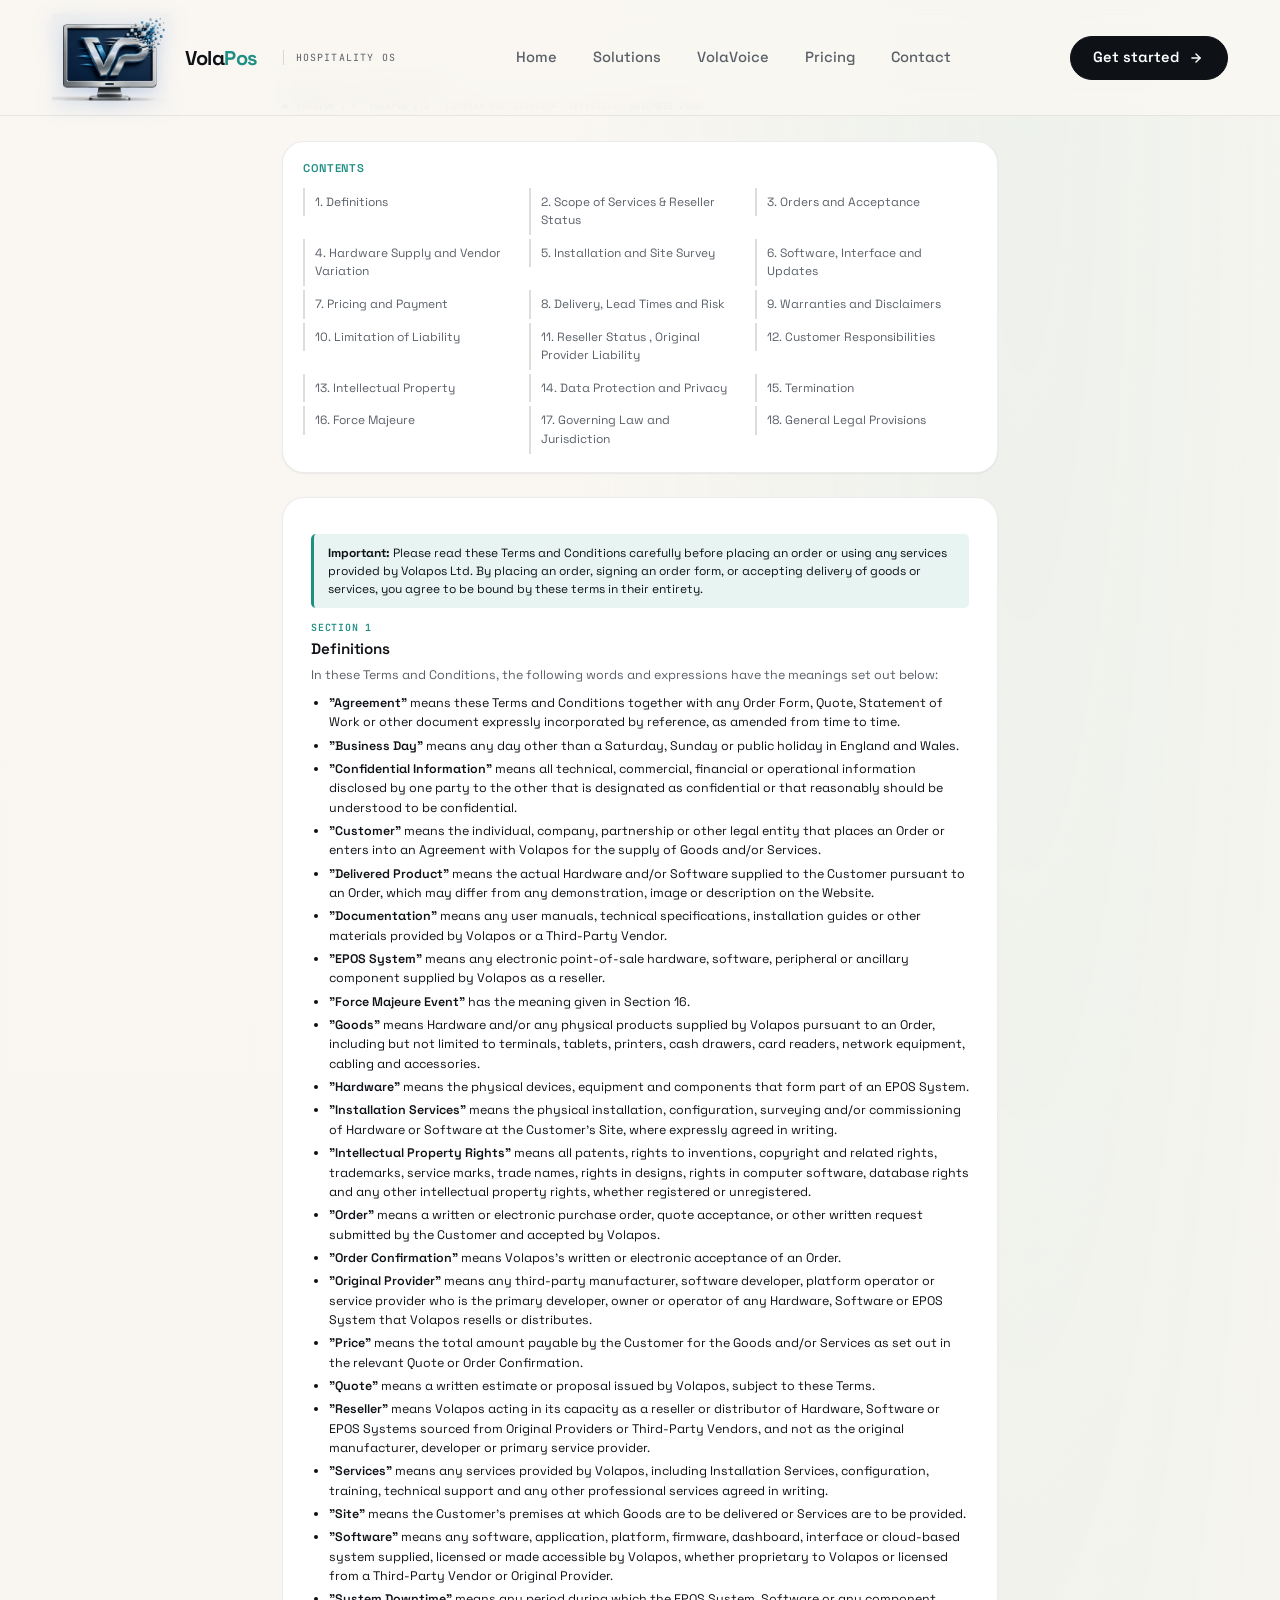
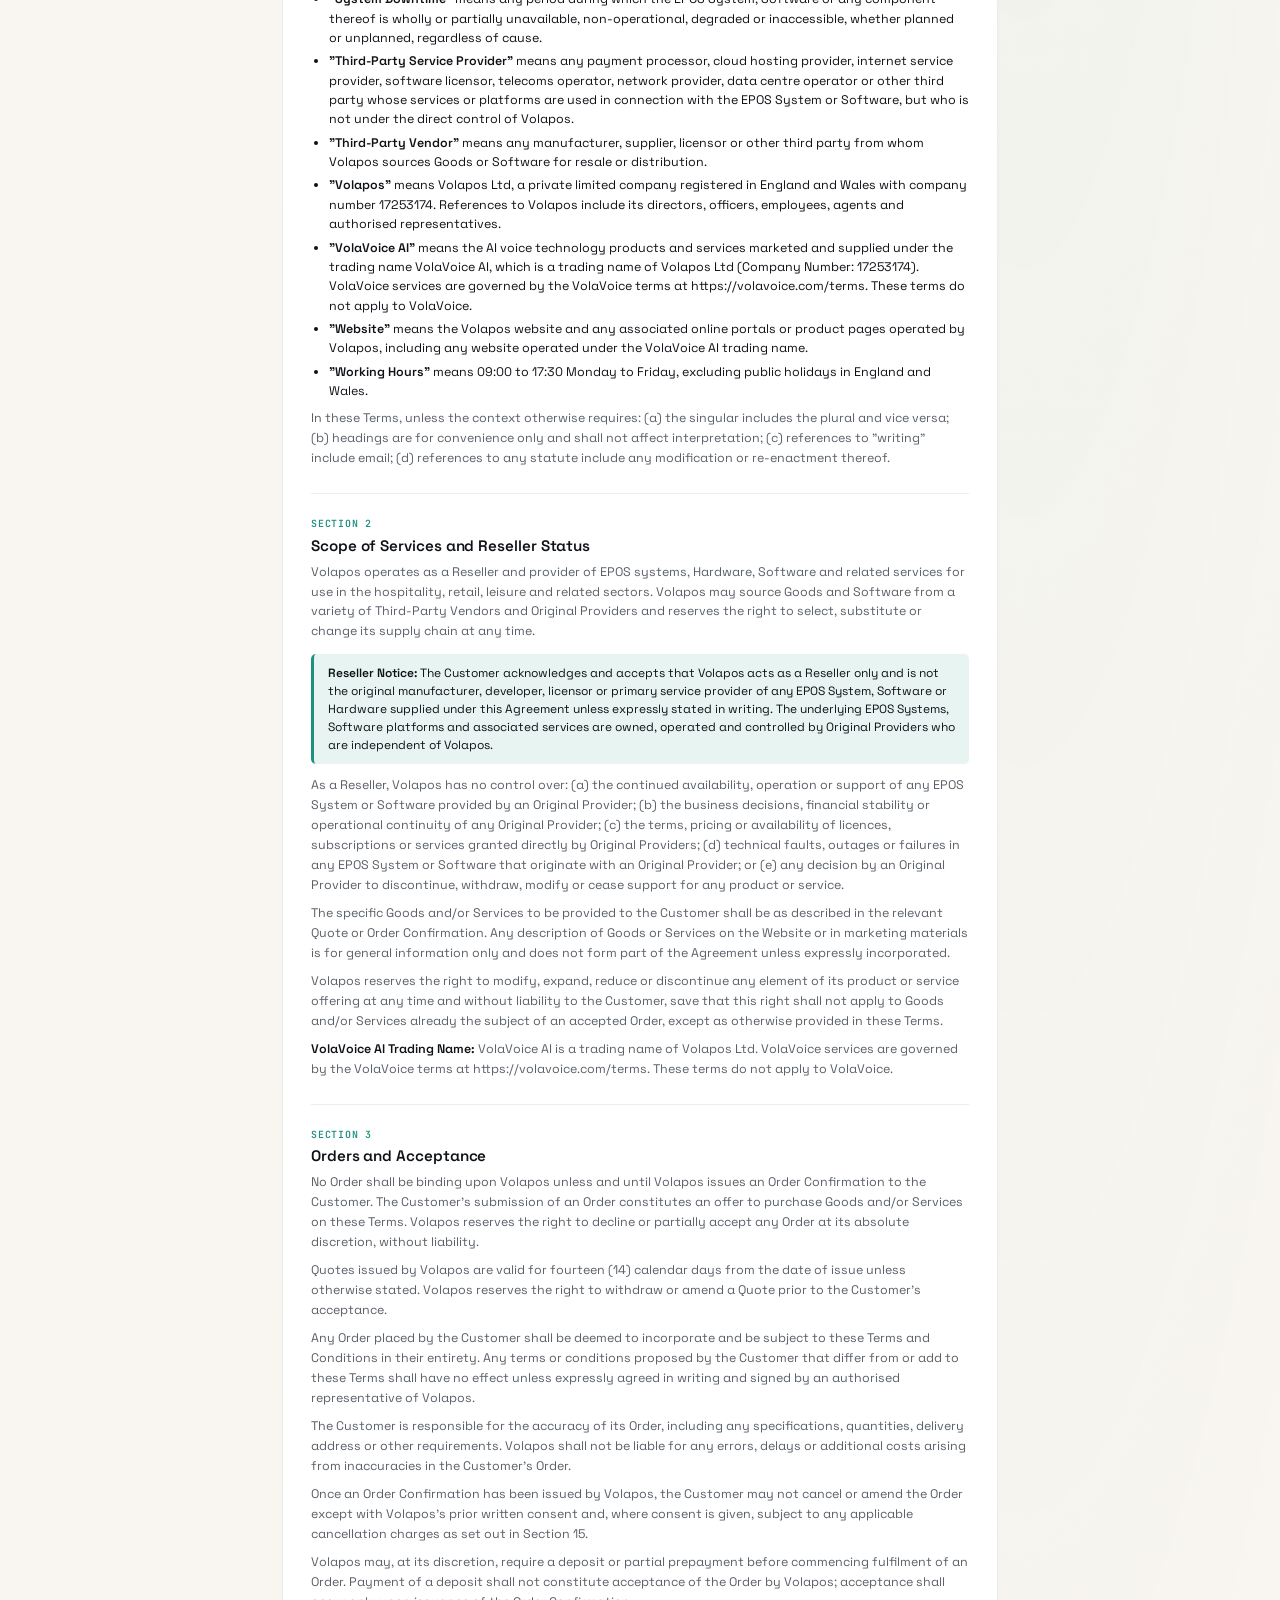
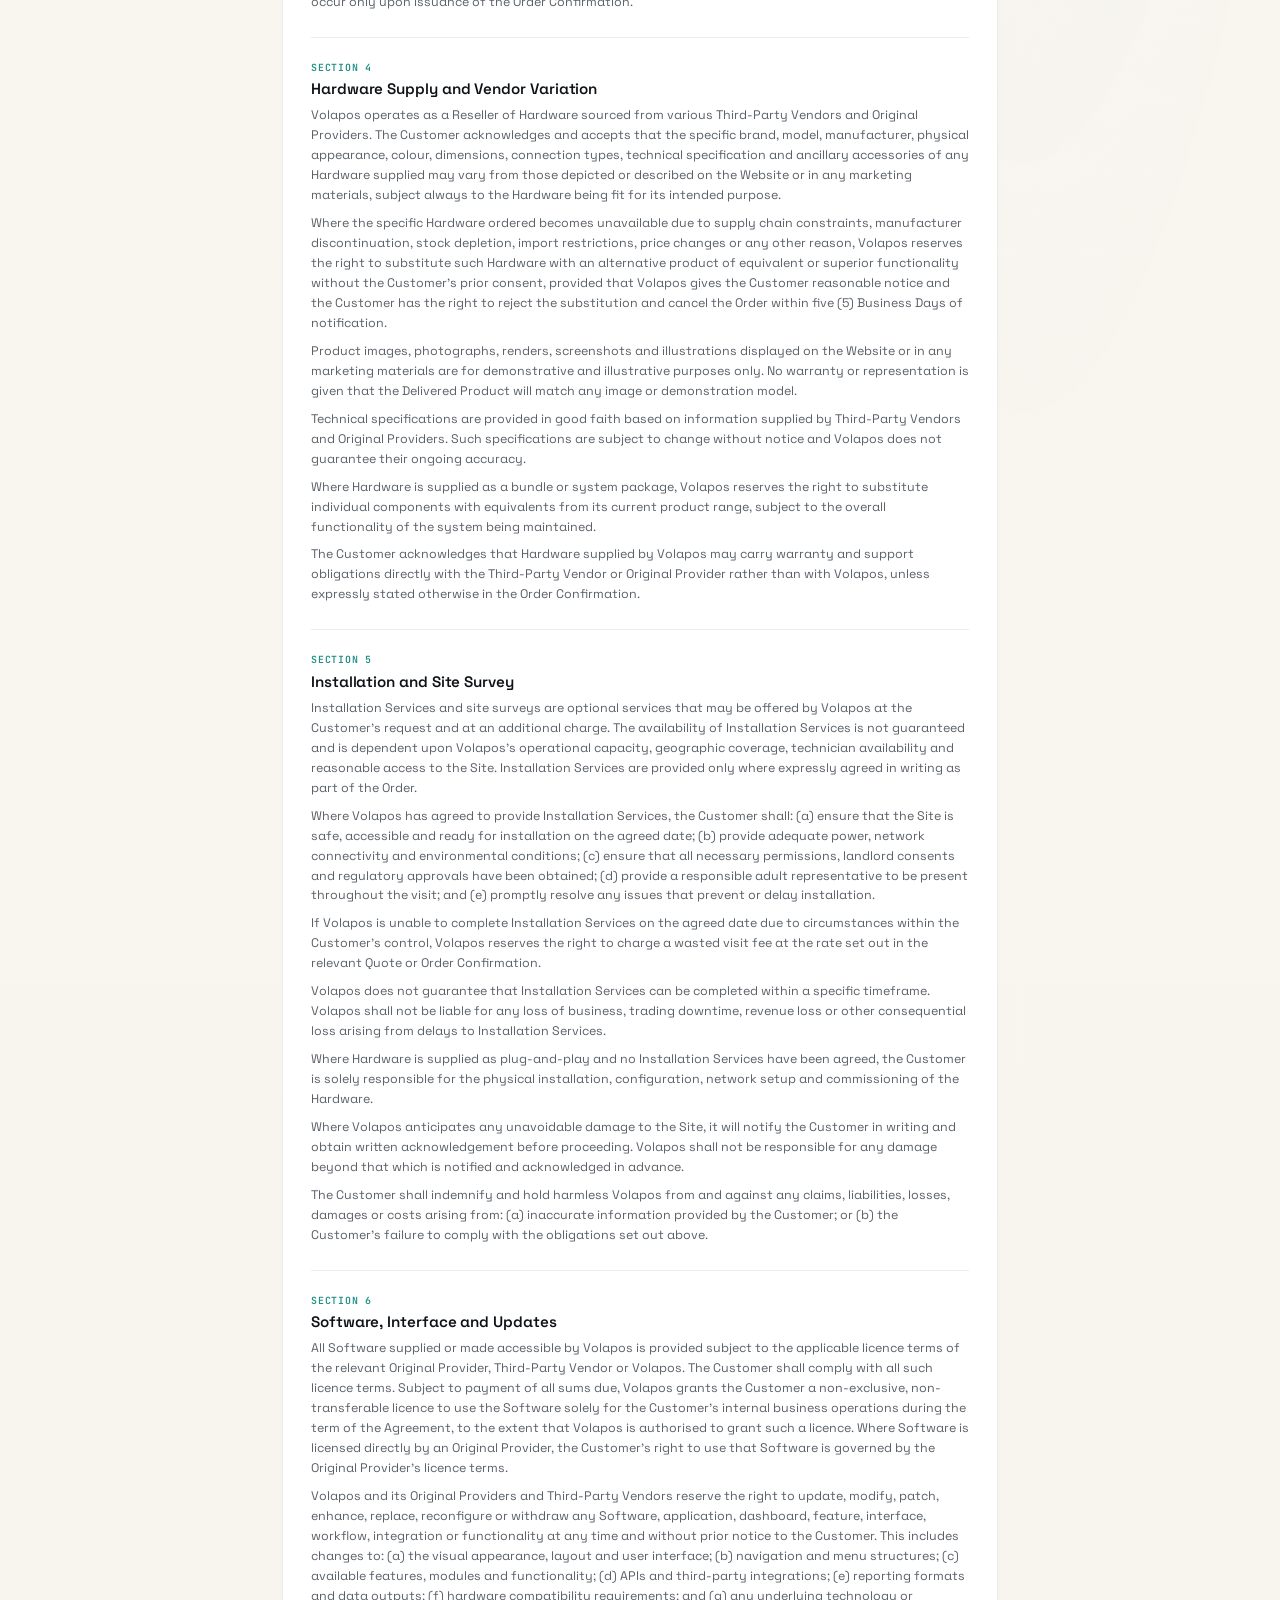
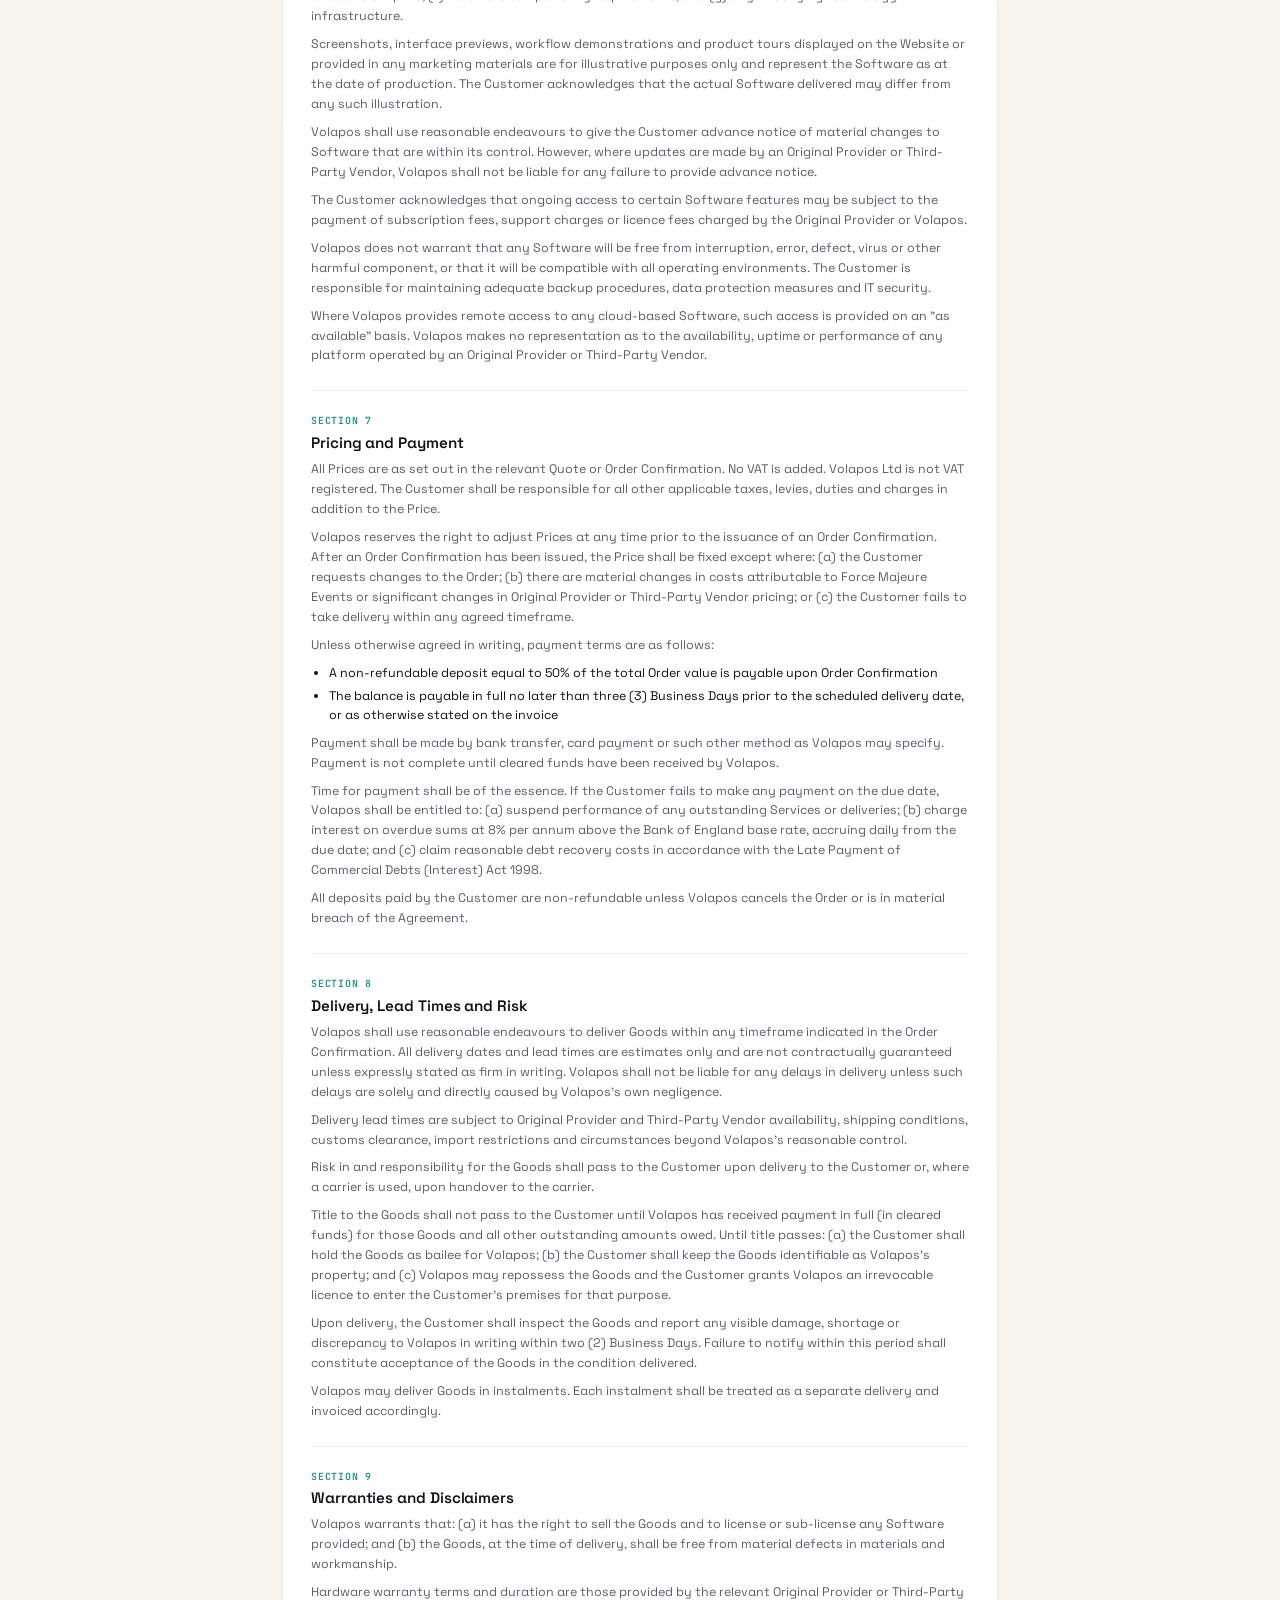
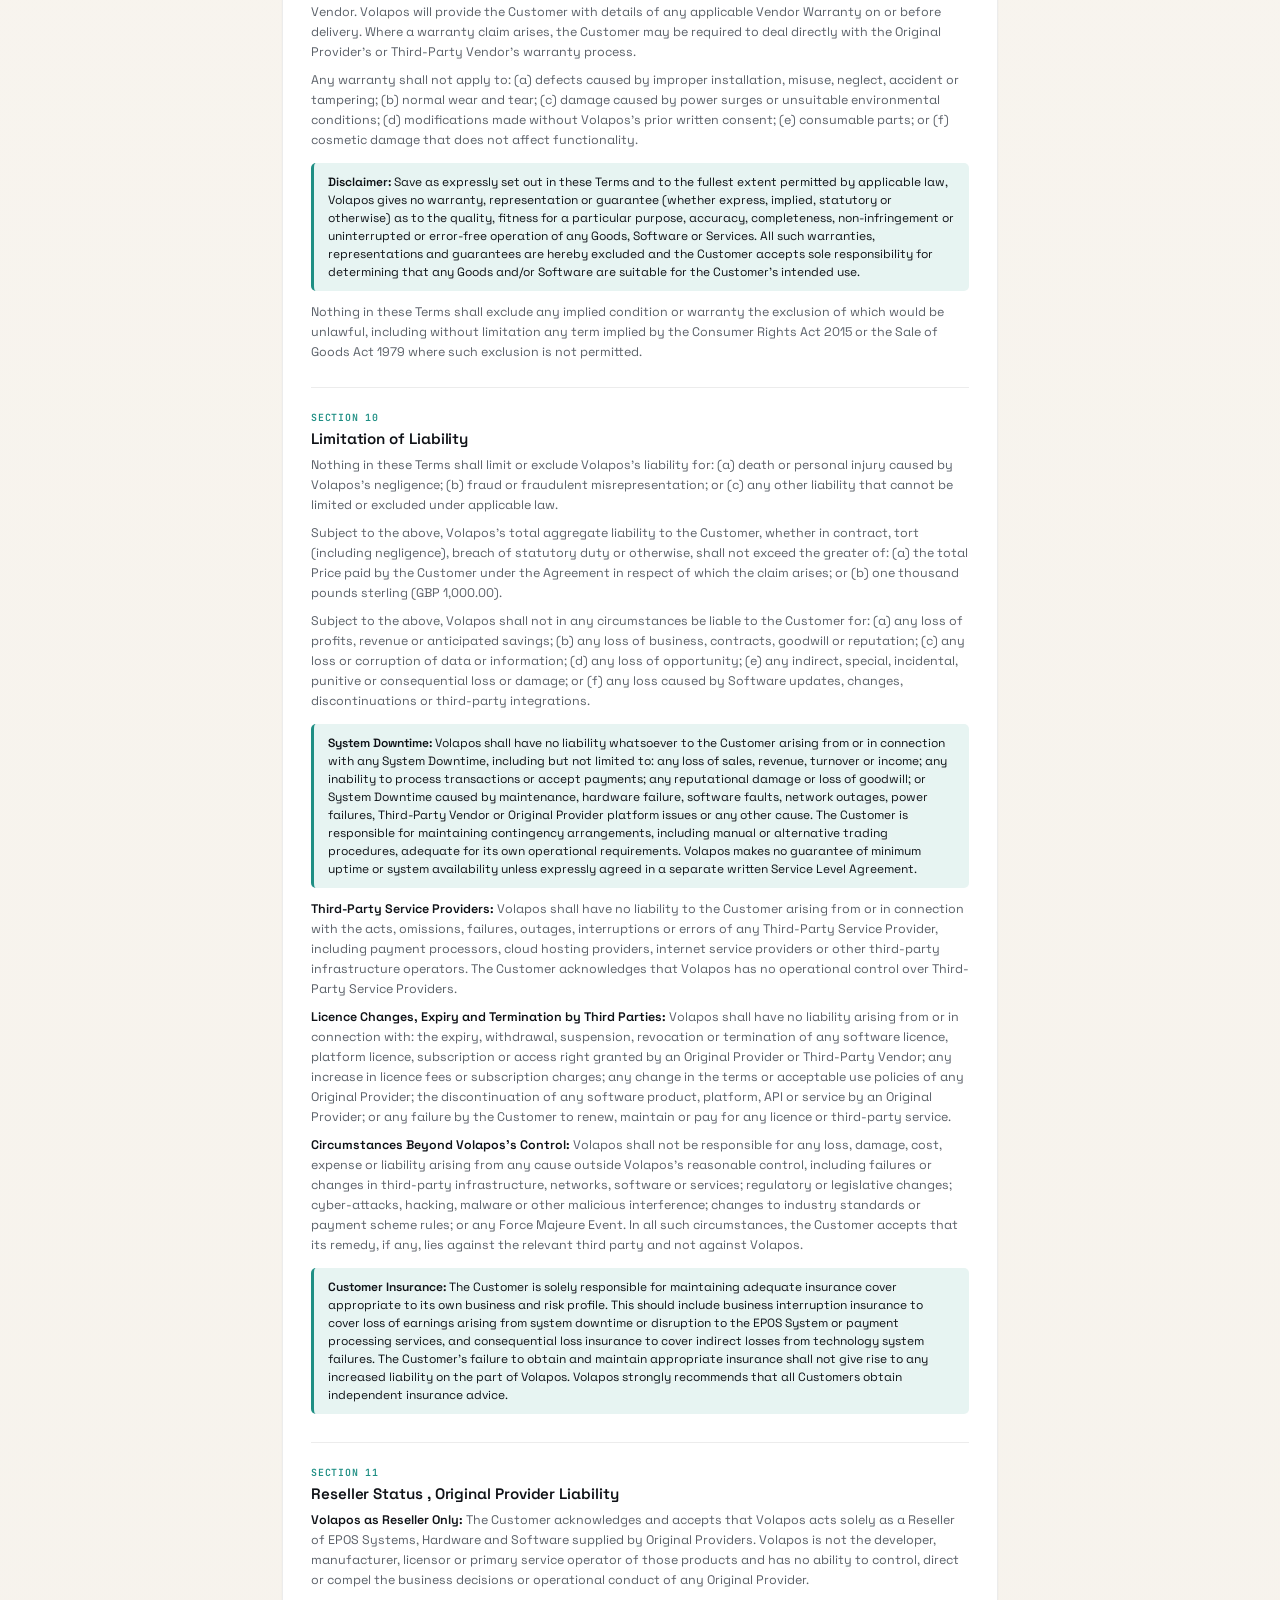
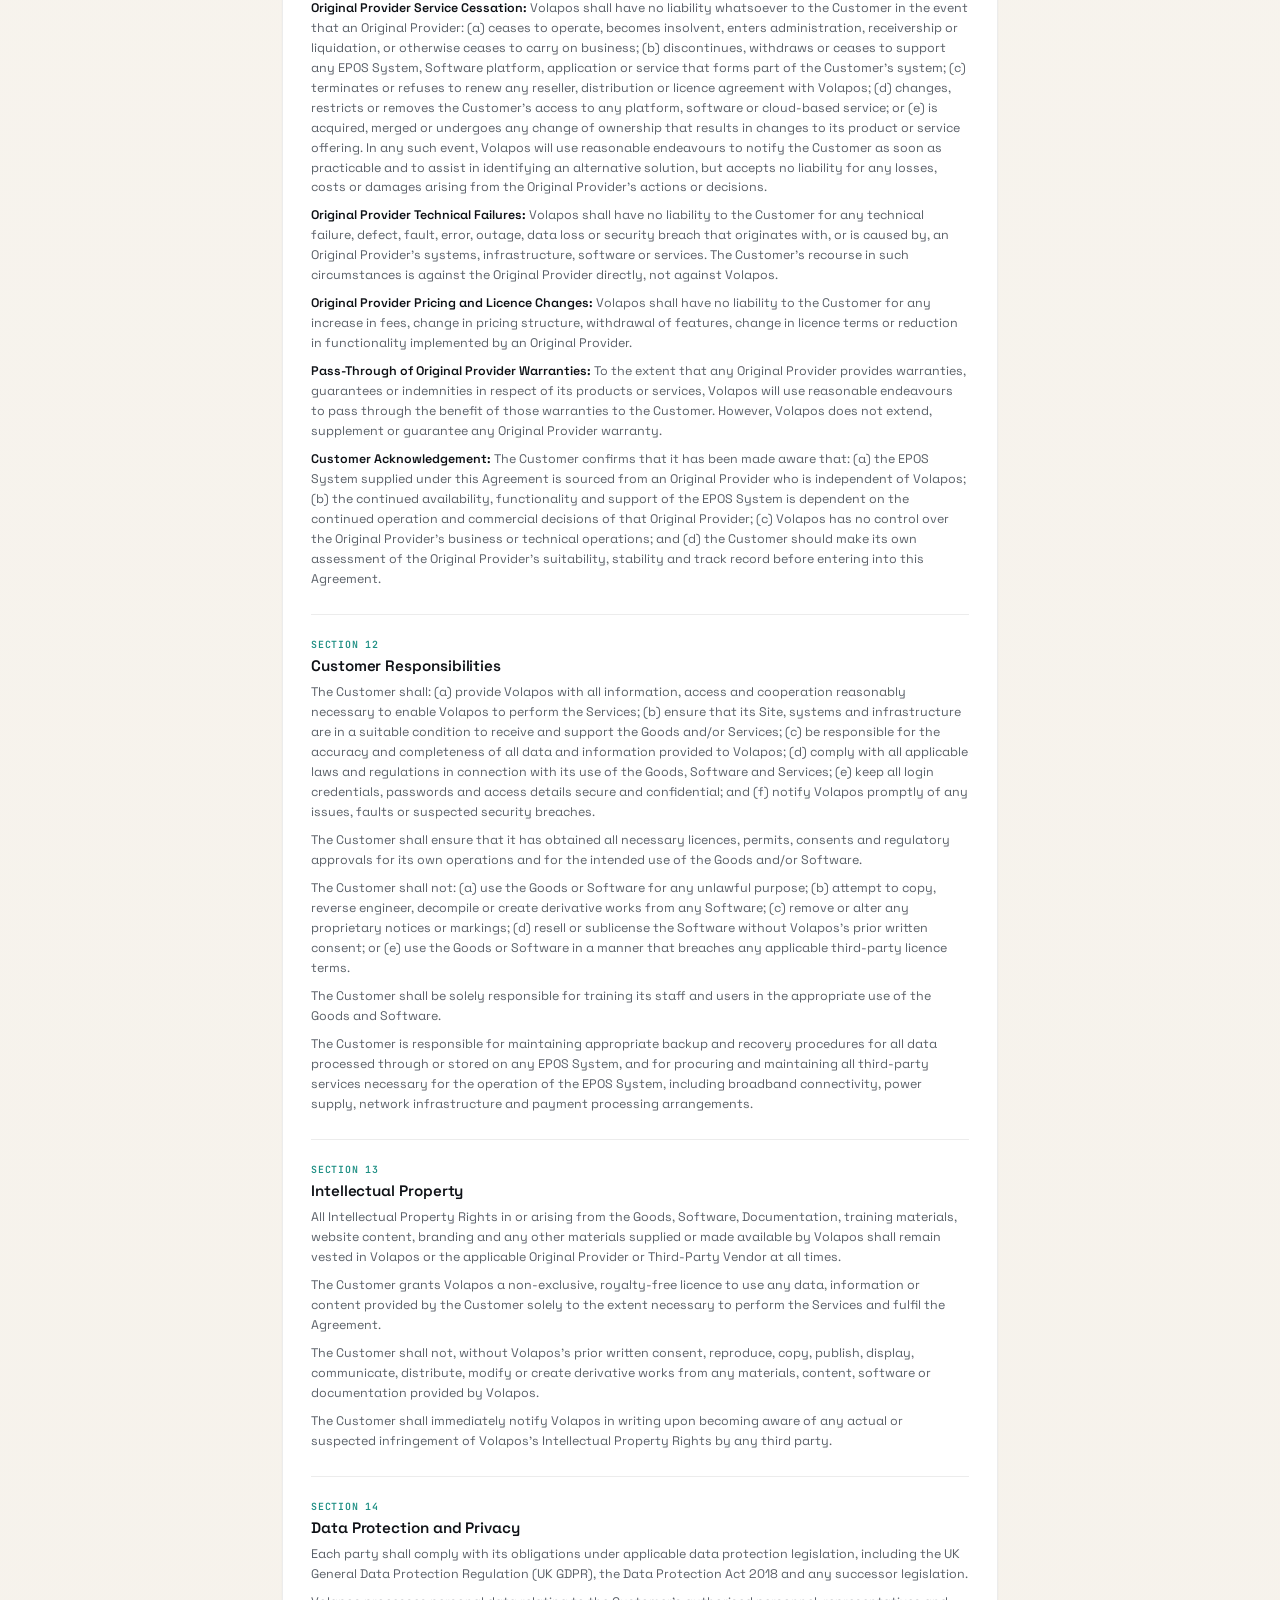
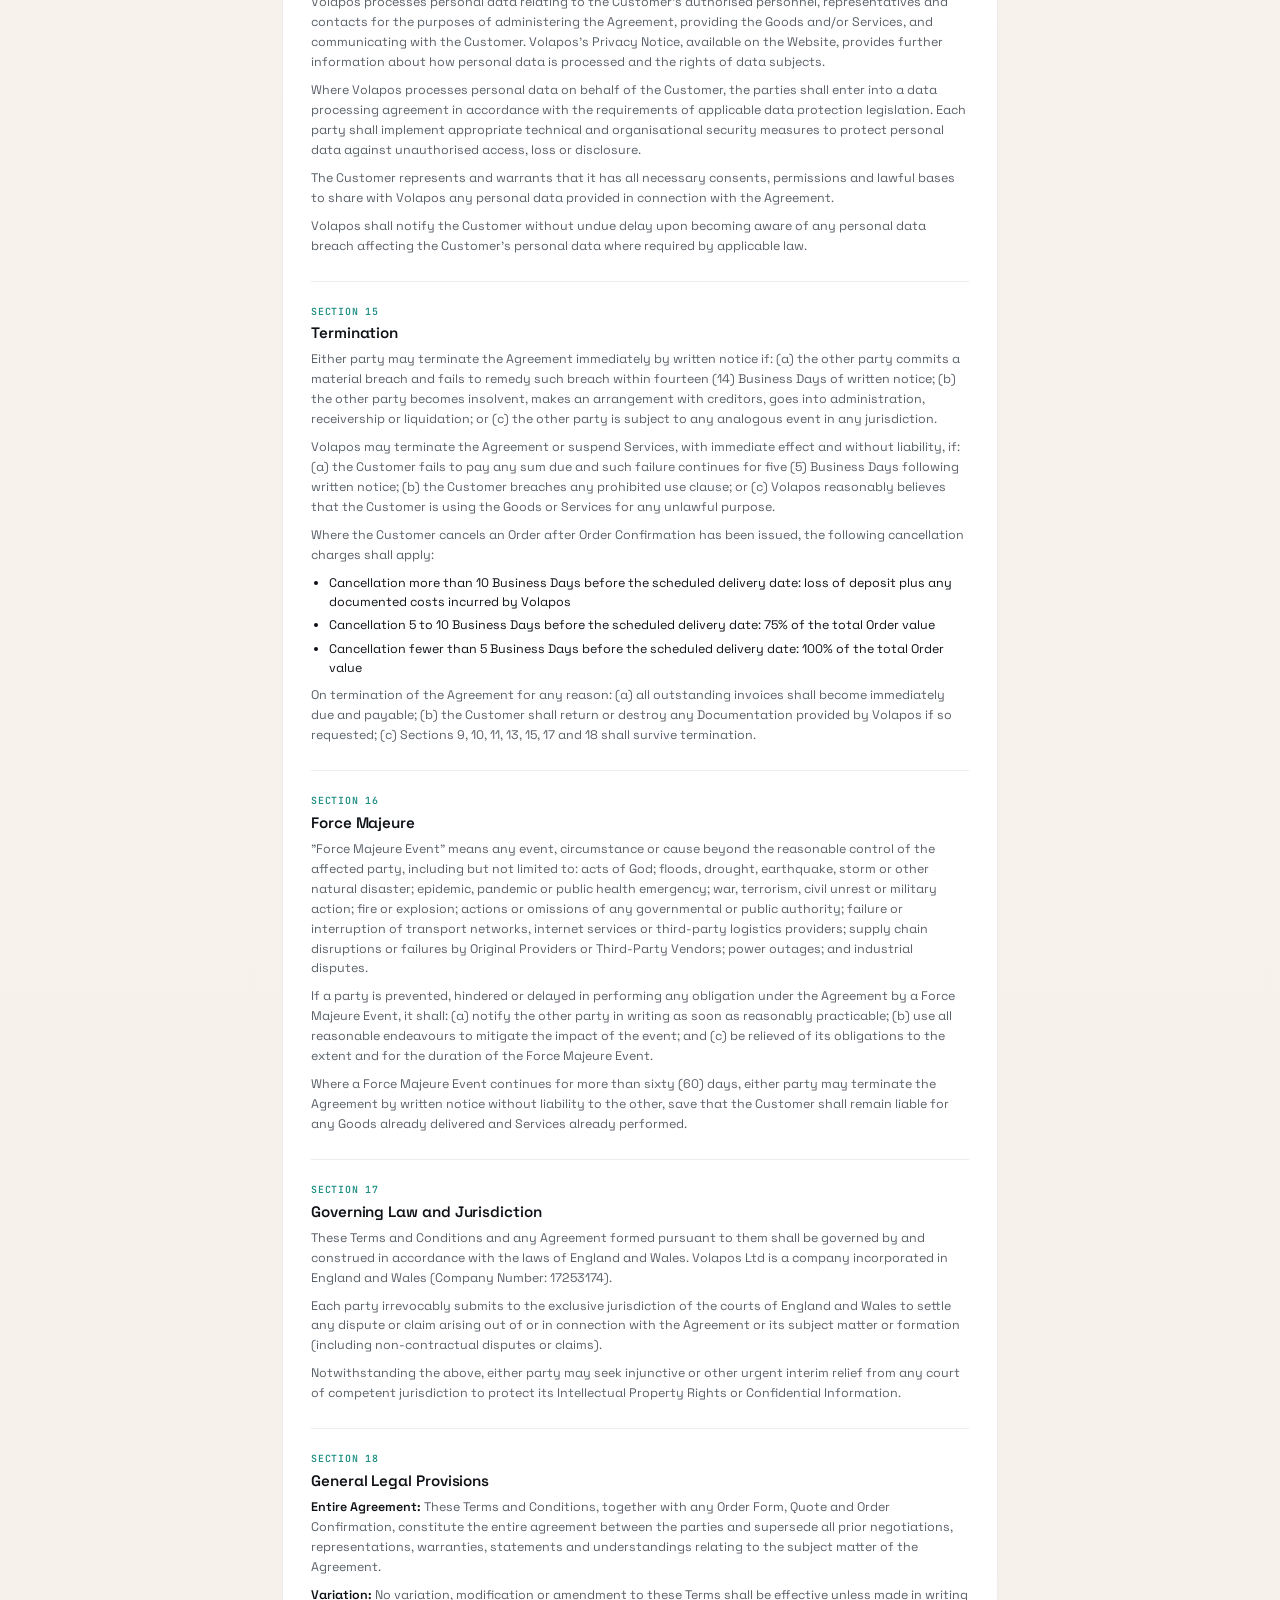
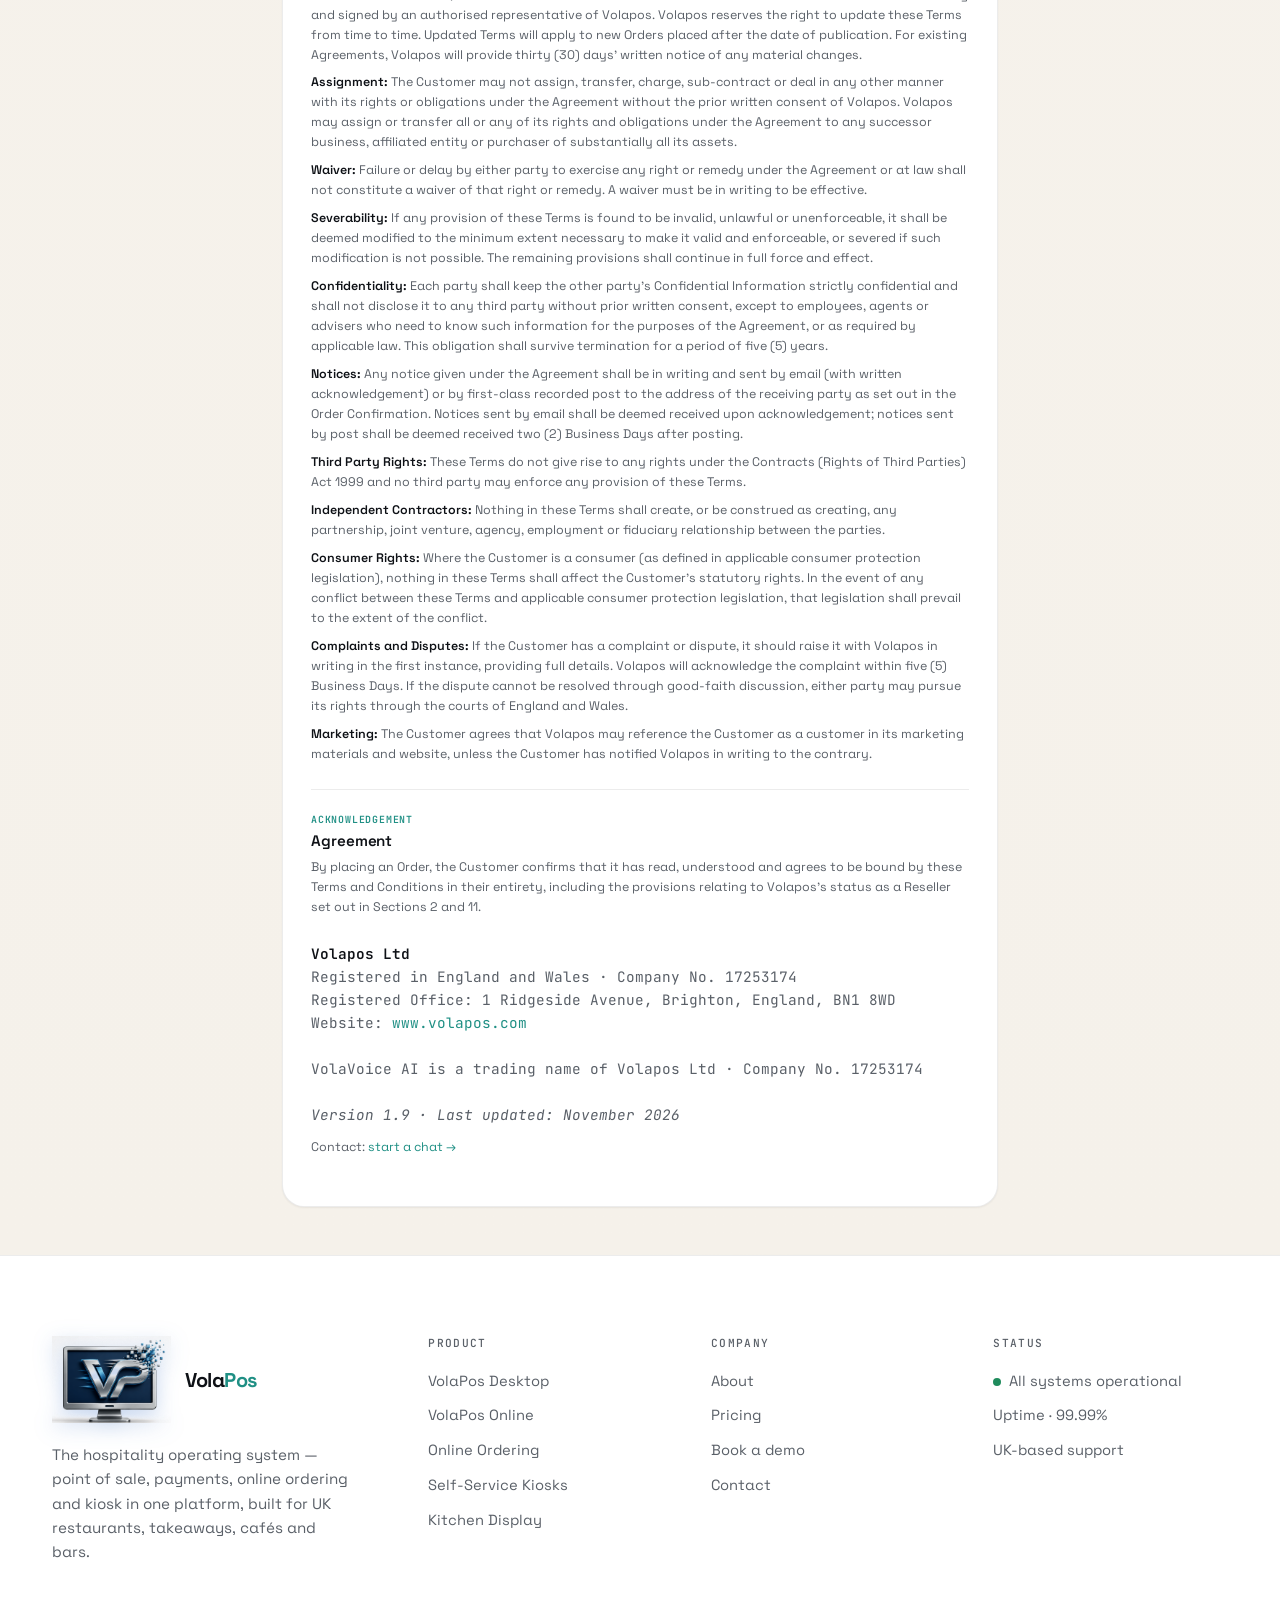
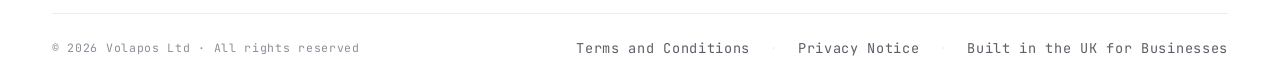
==== commit 0541b4c2: "fix: resolve VolaVoice contradictions on volapos.com - terms.html v1.8→v1.9 (Nov 2026): VolaVoice no" ====
--- a/terms.html
+++ b/terms.html
@@ -119,9 +119,9 @@
     <div class="terms-head">
       <h1>Terms and Conditions</h1>
       <div class="terms-meta">
-        <span><span class="dot"></span>Version 1.8</span>
+        <span><span class="dot"></span>Version 1.9</span>
         <span>Volapos Ltd , Company No. 17253174</span>
-        <span>Effective: June 2026</span>
+        <span>Effective: November 2026</span>
       </div>
     </div>
 
@@ -187,7 +187,7 @@
             <li><strong>"Third-Party Service Provider"</strong> means any payment processor, cloud hosting provider, internet service provider, software licensor, telecoms operator, network provider, data centre operator or other third party whose services or platforms are used in connection with the EPOS System or Software, but who is not under the direct control of Volapos.</li>
             <li><strong>"Third-Party Vendor"</strong> means any manufacturer, supplier, licensor or other third party from whom Volapos sources Goods or Software for resale or distribution.</li>
             <li><strong>"Volapos"</strong> means Volapos Ltd, a private limited company registered in England and Wales with company number 17253174. References to Volapos include its directors, officers, employees, agents and authorised representatives.</li>
-            <li><strong>"VolaVoice AI"</strong> means the AI voice technology products and services marketed and supplied under the trading name VolaVoice AI, which is a trading name of Volapos Ltd (Company Number: 17253174). Any Order placed or services received under the VolaVoice AI brand is an agreement with Volapos Ltd and these Terms and Conditions apply in full.</li>
+            <li><strong>"VolaVoice AI"</strong> means the AI voice technology products and services marketed and supplied under the trading name VolaVoice AI, which is a trading name of Volapos Ltd (Company Number: 17253174). VolaVoice services are governed by the VolaVoice terms at <a href="https://volavoice.com/terms">https://volavoice.com/terms</a>. These terms do not apply to VolaVoice.</li>
             <li><strong>"Website"</strong> means the Volapos website and any associated online portals or product pages operated by Volapos, including any website operated under the VolaVoice AI trading name.</li>
             <li><strong>"Working Hours"</strong> means 09:00 to 17:30 Monday to Friday, excluding public holidays in England and Wales.</li>
           </ul>
@@ -207,7 +207,7 @@
           <p>As a Reseller, Volapos has no control over: (a) the continued availability, operation or support of any EPOS System or Software provided by an Original Provider; (b) the business decisions, financial stability or operational continuity of any Original Provider; (c) the terms, pricing or availability of licences, subscriptions or services granted directly by Original Providers; (d) technical faults, outages or failures in any EPOS System or Software that originate with an Original Provider; or (e) any decision by an Original Provider to discontinue, withdraw, modify or cease support for any product or service.</p>
           <p>The specific Goods and/or Services to be provided to the Customer shall be as described in the relevant Quote or Order Confirmation. Any description of Goods or Services on the Website or in marketing materials is for general information only and does not form part of the Agreement unless expressly incorporated.</p>
           <p>Volapos reserves the right to modify, expand, reduce or discontinue any element of its product or service offering at any time and without liability to the Customer, save that this right shall not apply to Goods and/or Services already the subject of an accepted Order, except as otherwise provided in these Terms.</p>
-          <p><strong>VolaVoice AI Trading Name:</strong> VolaVoice AI is a trading name of Volapos Ltd. All products, services and agreements offered under the VolaVoice AI brand are provided by Volapos Ltd and are subject to these Terms and Conditions. Volapos Ltd intends to publish separate Terms and Conditions specific to VolaVoice AI services in due course; until such time, these Terms and Conditions govern all VolaVoice AI transactions.</p>
+          <p><strong>VolaVoice AI Trading Name:</strong> VolaVoice AI is a trading name of Volapos Ltd. VolaVoice services are governed by the VolaVoice terms at <a href="https://volavoice.com/terms">https://volavoice.com/terms</a>. These terms do not apply to VolaVoice.</p>
         </div>
       </div>
 
@@ -274,7 +274,7 @@
         <span class="section-num">Section 7</span>
         <h2 class="section-title">Pricing and Payment</h2>
         <div class="section-body">
-          <p>All Prices are as set out in the relevant Quote or Order Confirmation and are exclusive of value added tax (VAT), which shall be charged at the rate applicable at the time of invoice. The Customer shall be responsible for all applicable taxes, levies, duties and charges in addition to the Price.</p>
+          <p>All Prices are as set out in the relevant Quote or Order Confirmation. No VAT is added. Volapos Ltd is not VAT registered. The Customer shall be responsible for all other applicable taxes, levies, duties and charges in addition to the Price.</p>
           <p>Volapos reserves the right to adjust Prices at any time prior to the issuance of an Order Confirmation. After an Order Confirmation has been issued, the Price shall be fixed except where: (a) the Customer requests changes to the Order; (b) there are material changes in costs attributable to Force Majeure Events or significant changes in Original Provider or Third-Party Vendor pricing; or (c) the Customer fails to take delivery within any agreed timeframe.</p>
           <p>Unless otherwise agreed in writing, payment terms are as follows:</p>
           <ul>
@@ -461,7 +461,7 @@
             <br>
             VolaVoice AI is a trading name of Volapos Ltd &middot; Company No. 17253174<br>
             <br>
-            <em>Version 1.8 &middot; Last updated: June 2026</em>
+            <em>Version 1.9 &middot; Last updated: November 2026</em>
           </p>
           <p style="margin-top:12px">
             Contact: <a href='/chatbot' style='color:var(--teal);text-decoration:none'>start a chat &rarr;</a>
